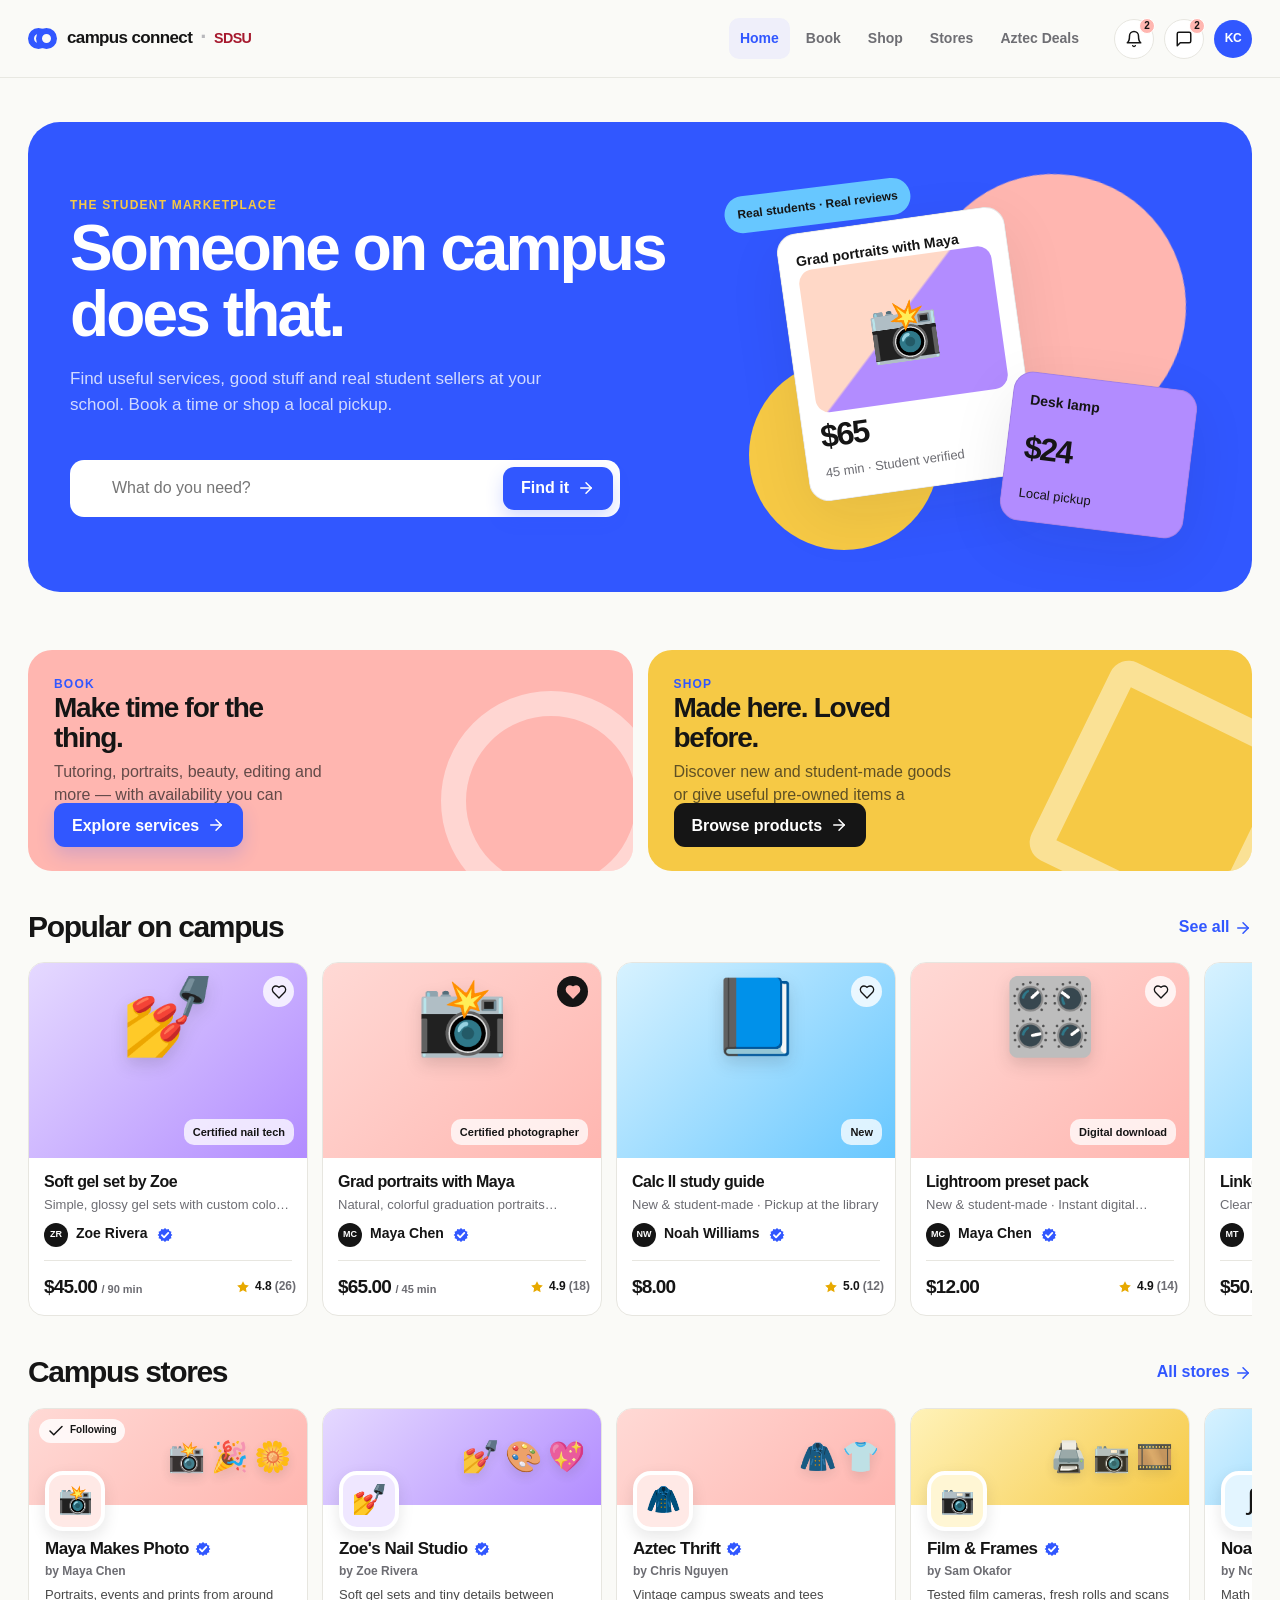
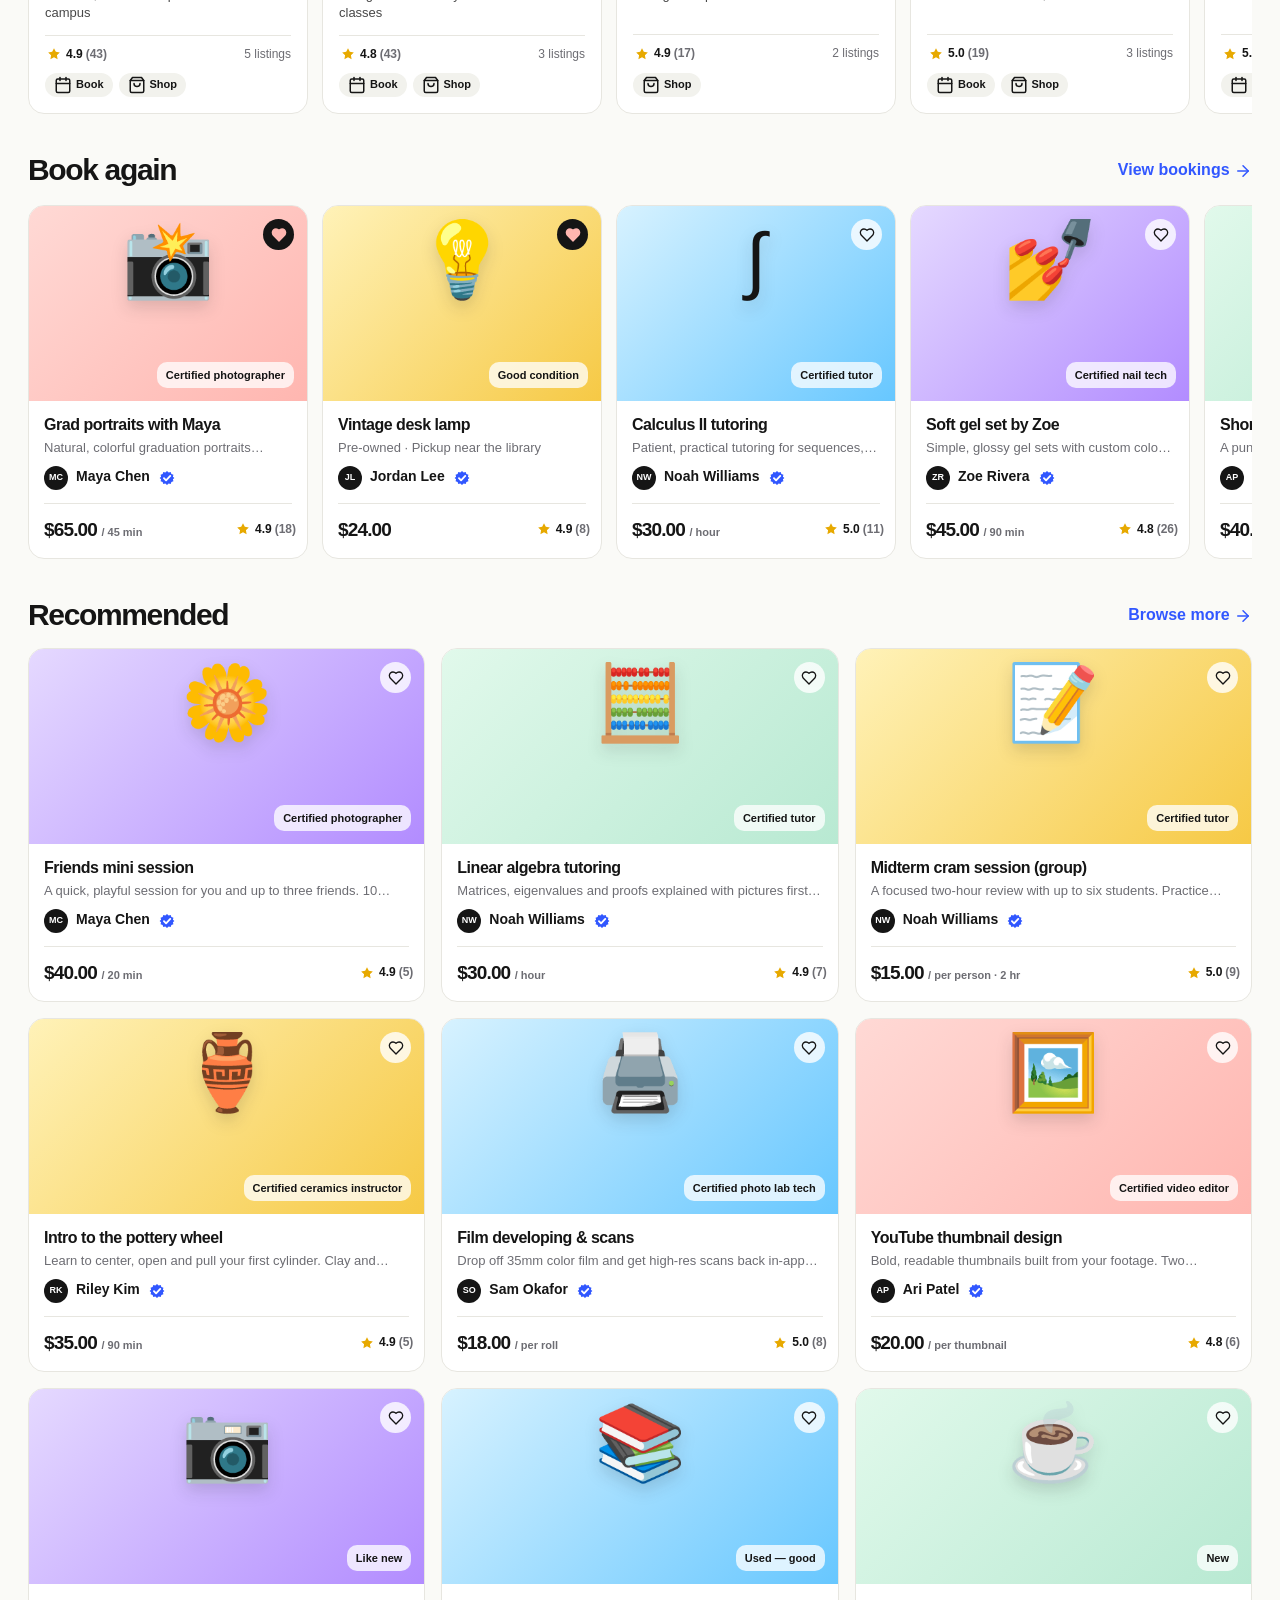
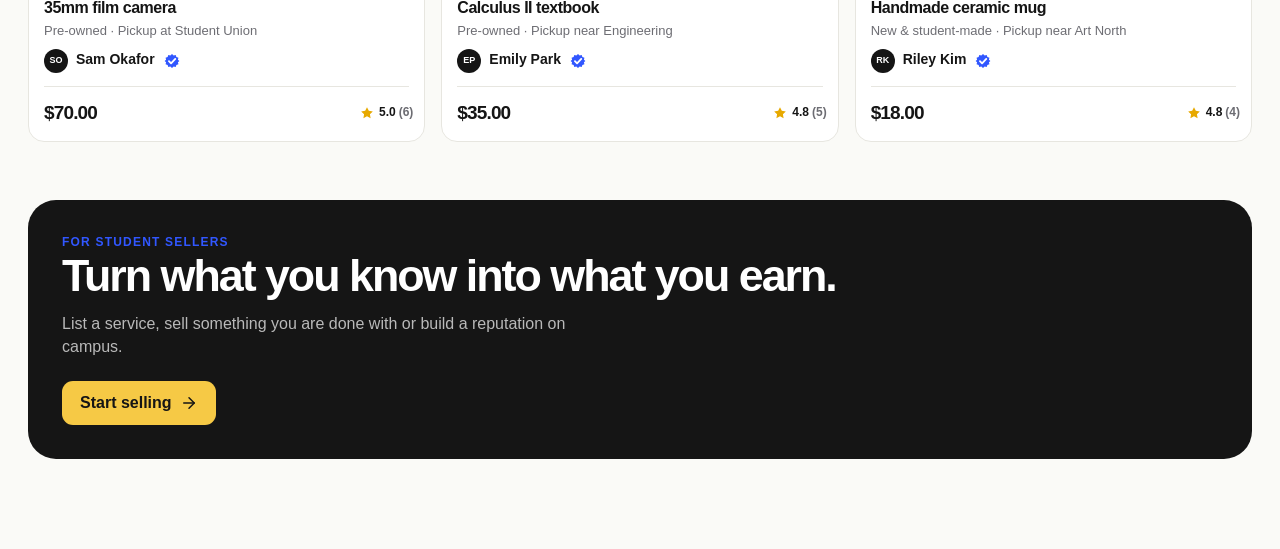
==== index.html @ d95a4ea1 "Put buyer stuff in" ====
<!doctype html>
<html lang="en">
  <head>
    <meta charset="UTF-8" />
    <meta name="viewport" content="width=device-width, initial-scale=1.0" />
    <meta name="theme-color" content="#3157ff" />
    <title>Campus Connect — Prototype</title>
    <link rel="stylesheet" href="styles.css" />
  </head>
  <body>
    <div class="app-shell">
      <div id="toast-region" class="toast-region" aria-live="polite" aria-atomic="true"></div>

      <header class="desktop-header">
        <button class="brand-button" data-action="go-home" aria-label="Campus Connect home, SDSU">
          <span class="brand-mark" aria-hidden="true"><span></span><span></span></span>
          <span class="brand-wordmark-group">
            <span class="brand-wordmark">campus connect</span>
            <span class="brand-campus-separator" aria-hidden="true">·</span>
            <img class="brand-campus-logo" src="sdsu-logo.svg" alt="SDSU" width="56" height="19" />
          </span>
        </button>

        <nav class="desktop-nav" aria-label="Primary navigation">
          <button class="nav-link" data-view="home">Home</button>
          <button class="nav-link" data-view="book">Book</button>
          <button class="nav-link" data-view="shop">Shop</button>
          <button class="nav-link" data-view="stores">Stores</button>
          <button class="nav-link" data-view="deals">Aztec Deals</button>
        </nav>

        <div class="header-actions">
          <div class="header-popover-anchor">
            <button type="button" class="icon-button notifications-nav-button" data-action="toggle-notifications" aria-label="Notifications, 2 unread" aria-expanded="false" aria-controls="notification-popover">
              <span class="icon" data-icon="bell" aria-hidden="true"></span><span class="header-badge notification-badge">2</span>
            </button>
            <div id="notification-popover" class="notification-popover" role="dialog" aria-label="Notifications" hidden></div>
          </div>
          <button type="button" class="icon-button inbox-nav-button messages-nav-button" data-view="inbox" aria-label="Messages, 2 unread">
            <span class="icon" data-icon="chat" aria-hidden="true"></span><span class="header-badge inbox-badge">2</span>
          </button>
          <button class="avatar avatar-small profile-nav-button" data-view="you" aria-label="Your profile">KC</button>
        </div>
      </header>

      <main id="app-main" tabindex="-1"></main>

      <nav class="mobile-bottom-nav" aria-label="Mobile navigation">
        <button class="mobile-nav-link" data-view="home"><span class="icon" data-icon="home" aria-hidden="true"></span><span>Home</span></button>
        <button class="mobile-nav-link" data-view="book"><span class="icon" data-icon="calendar" aria-hidden="true"></span><span>Book</span></button>
        <button class="mobile-nav-link" data-view="shop"><span class="icon" data-icon="bag" aria-hidden="true"></span><span>Shop</span></button>
        <button class="mobile-nav-link" data-view="stores"><span class="icon" data-icon="store" aria-hidden="true"></span><span>Stores</span></button>
        <button class="mobile-nav-link" data-view="deals"><span class="icon" data-icon="ticket" aria-hidden="true"></span><span>Deals</span></button>
      </nav>
    </div>

    <div id="modal-root"></div>
    <script src="icons.js"></script>
    <script src="app.js"></script>
  </body>
</html>
---- styles.css ----
:root {
  --cobalt: #3157ff;
  --cobalt-dark: #2341cf;
  --warm-white: #fafaf7;
  --ink: #151515;
  --muted: #6d6d73;
  --line: #e7e6e0;
  --soft: #f2f2ed;
  --coral: #ffb6b0;
  --lilac: #b28cff;
  --butter: #f6c945;
  --sky: #67c7ff;
  --mint: #b8e9d2;
  --danger: #bd3d42;
  --shadow: 0 18px 60px rgba(21, 21, 21, 0.08);
  --shadow-small: 0 8px 26px rgba(21, 21, 21, 0.07);
  --radius-lg: 24px;
  --radius-md: 16px;
  --radius-sm: 11px;
  --max-width: 1240px;
  font-family: Inter, ui-sans-serif, -apple-system, BlinkMacSystemFont, "Segoe UI", sans-serif;
  color: var(--ink);
  background: var(--warm-white);
  font-synthesis: none;
}

* { box-sizing: border-box; }
html { scroll-behavior: smooth; }
body {
  margin: 0;
  background: var(--warm-white);
  color: var(--ink);
  line-height: 1.45;
}
button, input, textarea, select { font: inherit; }
button { cursor: pointer; }
button:focus-visible, input:focus-visible, textarea:focus-visible, select:focus-visible, a:focus-visible {
  outline: 3px solid rgba(49, 87, 255, 0.35);
  outline-offset: 3px;
}
a { color: inherit; text-decoration: none; }

.app-shell { min-height: 100vh; }
.desktop-header {
  position: sticky;
  top: 0;
  z-index: 20;
  display: grid;
  grid-template-columns: auto 1fr auto;
  align-items: center;
  gap: 24px;
  min-height: 78px;
  padding: 14px max(28px, calc((100vw - var(--max-width)) / 2));
  background: rgba(250, 250, 247, 0.92);
  border-bottom: 1px solid rgba(231, 230, 224, 0.92);
  backdrop-filter: blur(18px);
}
.brand-button {
  display: inline-flex;
  align-items: center;
  gap: 10px;
  border: 0;
  padding: 0;
  background: transparent;
  color: var(--ink);
  font-weight: 800;
  letter-spacing: -0.04em;
}
.brand-wordmark-group { display: inline-flex; align-items: center; gap: 8px; min-width: 0; }
.brand-wordmark { font-size: 17px; white-space: nowrap; }
.brand-campus-separator { color: #b8b8bc; font-size: 22px; font-weight: 900; line-height: 1; transform: translateY(-1px); }
.brand-campus-logo { display: block; flex: 0 0 auto; width: auto; height: 19px; }
.brand-mark {
  position: relative;
  display: inline-block;
  width: 29px;
  height: 25px;
}
.brand-mark span {
  position: absolute;
  top: 2px;
  width: 21px;
  height: 21px;
  border: 6px solid var(--cobalt);
  border-radius: 50%;
}
.brand-mark span:first-child { left: 0; }
.brand-mark span:last-child { right: 0; background: var(--warm-white); }

.global-search {
  display: flex;
  align-items: center;
  gap: 10px;
  min-width: 0;
  height: 44px;
  padding: 0 12px;
  background: #fff;
  border: 1px solid var(--line);
  border-radius: 13px;
  color: var(--muted);
  transition: border-color .18s ease, box-shadow .18s ease;
}
.global-search:focus-within { border-color: var(--cobalt); box-shadow: 0 0 0 4px rgba(49, 87, 255, .1); }
.global-search input { width: 100%; min-width: 0; border: 0; outline: 0; background: transparent; color: var(--ink); }
.global-search input::placeholder { color: #95959a; }
.global-search kbd { padding: 3px 6px; color: #8b8b91; font-size: 11px; border: 1px solid var(--line); border-radius: 6px; white-space: nowrap; }
.desktop-nav { display: flex; justify-content: flex-end; align-items: center; gap: 5px; }
.nav-link, .mobile-nav-link {
  position: relative;
  border: 0;
  background: transparent;
  color: #6e6e73;
  font-size: 14px;
  font-weight: 700;
}
.nav-link { padding: 10px 11px; border-radius: 10px; }
.nav-link:hover, .nav-link.active { background: #efeffa; color: var(--ink); }
.nav-link.active { color: var(--cobalt); }
.nav-link-with-badge { padding-right: 27px; }
.nav-badge, .mobile-badge {
  display: inline-flex;
  align-items: center;
  justify-content: center;
  min-width: 16px;
  height: 16px;
  padding: 0 4px;
  border-radius: 999px;
  background: var(--coral);
  color: var(--ink);
  font-size: 10px;
  font-weight: 800;
}
.nav-badge { position: absolute; top: 5px; right: 7px; }
.header-actions { display: flex; align-items: center; gap: 10px; }
.icon-button {
  position: relative;
  display: grid;
  place-items: center;
  width: 40px;
  height: 40px;
  border: 1px solid var(--line);
  border-radius: 50%;
  background: #fff;
  color: var(--ink);
}
.icon-button:hover { background: var(--soft); }
.inbox-nav-button.active, .messages-nav-button.active, .notifications-nav-button.active { border-color: var(--cobalt); background: #eef0ff; color: var(--cobalt); box-shadow: 0 0 0 3px rgba(49, 87, 255, .12); }
.header-badge, .inbox-badge { position: absolute; top: -2px; right: -2px; display: inline-flex; align-items: center; justify-content: center; min-width: 16px; height: 16px; padding: 0 4px; border-radius: 999px; background: var(--coral); color: var(--ink); border: 1px solid #fff; font-size: 10px; font-weight: 800; line-height: 1; }
.header-badge:empty, .header-badge[hidden], .inbox-badge:empty, .inbox-badge[hidden] { display: none; }
.header-popover-anchor { position: relative; }
.notification-popover { position: absolute; z-index: 60; top: calc(100% + 10px); right: 0; width: min(360px, calc(100vw - 32px)); overflow: hidden; border: 1px solid var(--line); border-radius: 18px; background: #fff; box-shadow: var(--shadow); }
.notification-popover-header { display: flex; align-items: flex-start; justify-content: space-between; gap: 12px; padding: 16px 16px 12px; border-bottom: 1px solid var(--line); }
.notification-popover-header strong { display: block; font-size: 15px; }
.notification-popover-list { display: grid; max-height: min(420px, 60vh); overflow: auto; }
.notification-popover-row { display: flex; align-items: flex-start; gap: 11px; width: 100%; padding: 14px 16px; border: 0; border-bottom: 1px solid #f0f0eb; background: #fff; text-align: left; color: inherit; }
.notification-popover-row:hover, .notification-popover-row.unread { background: #f4f5ff; }
.notification-popover-row .activity-thumb { width: 40px; height: 40px; flex-basis: 40px; font-size: 18px; border-radius: 11px; }
.notification-popover-copy { flex: 1; min-width: 0; }
.notification-popover-top { display: flex; align-items: flex-start; justify-content: space-between; gap: 8px; }
.notification-popover-top strong { font-size: 13px; line-height: 1.25; }
.notification-popover-body { display: block; margin-top: 3px; font-size: 12px; line-height: 1.4; }
.notification-popover-footer { display: flex; justify-content: flex-end; padding: 10px 12px; border-top: 1px solid var(--line); background: var(--warm-white); }
.avatar {
  display: inline-grid;
  place-items: center;
  border: 0;
  border-radius: 50%;
  background: var(--cobalt);
  color: #fff;
  font-weight: 800;
  letter-spacing: -.03em;
}
.avatar-small { width: 38px; height: 38px; font-size: 12px; }
.profile-nav-button { cursor: pointer; transition: box-shadow .16s ease, transform .16s ease; }
.profile-nav-button:hover { transform: translateY(-1px); }
.profile-nav-button.active { box-shadow: 0 0 0 3px #fff, 0 0 0 5px var(--cobalt); }

.icon, .svg-icon {
  display: inline-block;
  width: 18px;
  height: 18px;
  flex: 0 0 18px;
  vertical-align: middle;
  color: inherit;
}
.svg-icon { overflow: visible; }
.trust-icon .svg-icon { width: 18px; height: 18px; }
.save-button .svg-icon { width: 16px; height: 16px; }
.save-button.saved .svg-icon { color: var(--coral); }
.save-button.saved .svg-icon path { fill: currentColor; stroke: currentColor; }
.verified-check .icon-verified { width: 16px; height: 16px; flex-shrink: 0; color: var(--cobalt); }
.verified-badge .icon-verified { width: 15px; height: 15px; flex-shrink: 0; color: var(--cobalt); }
.primary-button .icon-verified { color: #fff; --verified-mark: var(--cobalt); }
.trust-icon .icon-verified { width: 18px; height: 18px; color: var(--cobalt); }
.success-mark .icon-verified { width: 36px; height: 36px; color: var(--cobalt); }
.text-button .svg-icon, .ghost-button .svg-icon, .back-button .svg-icon, .primary-button .svg-icon, .secondary-button .svg-icon {
  flex-shrink: 0;
}
.icon-button .svg-icon { width: 18px; height: 18px; }

main { width: min(var(--max-width), calc(100% - 56px)); margin: 0 auto; padding: 44px 0 90px; }
.mobile-bottom-nav { display: none; }
.eyebrow { color: var(--cobalt); font-size: 12px; font-weight: 800; letter-spacing: .1em; text-transform: uppercase; }
h1, h2, h3, h4, p { margin-top: 0; }
h1, h2, h3, h4 { font-family: "Avenir Next", "Trebuchet MS", Inter, sans-serif; letter-spacing: -.045em; line-height: 1.04; }
h1 { font-size: clamp(38px, 5vw, 70px); margin-bottom: 18px; }
h2 { font-size: clamp(29px, 3.5vw, 46px); margin-bottom: 14px; }
h3 { font-size: 23px; margin-bottom: 8px; }
h4 { font-size: 17px; margin-bottom: 6px; }
.lede { max-width: 610px; color: var(--muted); font-size: 17px; line-height: 1.6; }
.muted { color: var(--muted); }
.small { font-size: 13px; }
.section { margin-top: 58px; }
.section-header { display: flex; align-items: end; justify-content: space-between; gap: 20px; margin-bottom: 20px; }
.section-header h2, .section-header h3 { margin-bottom: 0; }
.section-header p { max-width: 420px; margin: 0; color: var(--muted); font-size: 14px; }
.text-button { border: 0; background: transparent; color: var(--cobalt); font-weight: 800; padding: 8px 0; }
.text-button:hover { color: var(--cobalt-dark); text-decoration: underline; }
.primary-button, .secondary-button, .ghost-button, .danger-button {
  display: inline-flex;
  align-items: center;
  justify-content: center;
  gap: 8px;
  min-height: 44px;
  padding: 0 17px;
  border-radius: 11px;
  font-weight: 800;
  border: 1px solid transparent;
  transition: transform .16s ease, box-shadow .16s ease, background .16s ease;
}
.primary-button { background: var(--cobalt); color: #fff; box-shadow: 0 8px 18px rgba(49, 87, 255, .2); }
.primary-button:hover { background: var(--cobalt-dark); transform: translateY(-1px); box-shadow: 0 11px 22px rgba(49, 87, 255, .25); }
.secondary-button { background: var(--ink); color: #fff; }
.secondary-button:hover { background: #333; transform: translateY(-1px); }
.ghost-button { background: transparent; border-color: var(--line); color: var(--ink); }
.ghost-button:hover { background: #fff; border-color: #c9c9c3; }
.danger-button { background: #fff4f4; color: var(--danger); border-color: #f4cdcd; }
.danger-button:hover { background: #ffe9e9; }
.button-row { display: flex; flex-wrap: wrap; gap: 10px; }
.button-row.stretch > * { flex: 1; }
.full-width { width: 100%; }

.hero {
  display: grid;
  grid-template-columns: minmax(0, 1.12fr) minmax(360px, .88fr);
  gap: 36px;
  align-items: stretch;
  padding: 42px;
  min-height: 470px;
  overflow: hidden;
  border-radius: 32px;
  background: var(--cobalt);
  color: #fff;
}
.hero-copy { display: flex; flex-direction: column; justify-content: center; }
.hero .eyebrow { color: var(--butter); }
.hero h1 { max-width: 650px; margin-bottom: 18px; }
.hero p { max-width: 520px; color: rgba(255, 255, 255, .78); font-size: 17px; line-height: 1.55; }
.hero-search {
  display: flex;
  align-items: center;
  gap: 8px;
  max-width: 550px;
  margin-top: 24px;
  padding: 7px;
  background: #fff;
  border-radius: 14px;
}
.hero-search input { flex: 1; min-width: 0; height: 43px; border: 0; outline: 0; padding: 0 9px; color: var(--ink); }
.hero-search .primary-button { min-height: 43px; }
.hero-art { position: relative; min-height: 340px; }
.hero-art::before, .hero-art::after { content: ""; position: absolute; border-radius: 50%; filter: blur(.2px); }
.hero-art::before { width: 265px; height: 265px; top: 10px; right: 5%; background: var(--coral); transform: rotate(9deg); }
.hero-art::after { width: 190px; height: 190px; bottom: 0; left: 5%; background: var(--butter); }
.art-card { position: absolute; display: flex; flex-direction: column; justify-content: space-between; padding: 17px; border: 1px solid rgba(21, 21, 21, .1); border-radius: 20px; box-shadow: var(--shadow); color: var(--ink); }
.art-card-main { z-index: 2; top: 55px; left: 14%; width: 230px; height: 270px; transform: rotate(-8deg); background: #fff; }
.art-card-small { z-index: 3; right: 4%; bottom: 20px; width: 185px; height: 150px; transform: rotate(7deg); background: var(--lilac); }
.art-card .mini-title { font-weight: 800; font-size: 14px; }
.art-card .mini-price { font-size: 32px; font-weight: 900; letter-spacing: -.06em; }
.art-portrait { width: 100%; height: 145px; display: grid; place-items: center; border-radius: 14px; background: linear-gradient(135deg, #ffd8c7 0 45%, #b28cff 46% 100%); font-size: 58px; }
.floating-pill { position: absolute; z-index: 4; left: 0; top: 23px; padding: 10px 13px; border-radius: 999px; background: var(--sky); color: var(--ink); font-size: 12px; font-weight: 900; transform: rotate(-7deg); }

.category-row { display: flex; flex-wrap: wrap; gap: 10px; }
.category-chip { display: inline-flex; align-items: center; gap: 8px; min-height: 42px; padding: 0 14px; border: 1px solid var(--line); border-radius: 999px; background: #fff; color: var(--ink); font-size: 13px; font-weight: 800; }
.category-chip:hover, .category-chip.active { border-color: var(--cobalt); background: #eef0ff; color: var(--cobalt); }
.category-chip-icon { display: grid; place-items: center; width: 28px; height: 28px; flex-shrink: 0; }
.category-chip-icon .svg-icon { width: 22px; height: 22px; }
.category-chip-icon.cobalt { color: var(--cobalt); }
.category-chip-icon.coral { color: #e07a72; }
.category-chip-icon.lilac { color: #8b5cf6; }
.category-chip-icon.butter { color: #c99708; }
.category-chip-icon.sky { color: #2b8fd4; }
.category-chip-icon.mint { color: #2f9e6b; }
.filter-bar .category-chip.active .category-chip-icon { color: var(--cobalt); }

.listing-grid { display: grid; grid-template-columns: repeat(4, minmax(0, 1fr)); gap: 16px; }
.listing-grid-recommended { grid-template-columns: repeat(3, minmax(0, 1fr)); }
.section-home-shelf { margin-top: 36px; }
.section-home-shelf + .section-home-shelf { margin-top: 28px; }
.section-browse-shelf { margin-top: 20px; margin-bottom: 4px; }
.section-browse-shelf .section-header-shelf h2 { font-size: clamp(22px, 2.4vw, 28px); }
.section-browse-main { margin-top: 8px; margin-bottom: 0; }
.section-browse-main.section { margin-top: 0; }
.section-header.section-browse-main { margin-top: 16px; margin-bottom: 14px; }
.section-header-shelf { align-items: center; margin-bottom: 14px; }
.section-header-shelf h2 { font-size: clamp(22px, 2.4vw, 30px); }
.home-scroll-row { display: flex; flex-wrap: nowrap; gap: 14px; overflow-x: auto; padding: 2px 2px 8px; scroll-snap-type: x mandatory; scrollbar-width: thin; scrollbar-color: #d4d3cd transparent; -webkit-overflow-scrolling: touch; }
.home-scroll-row::-webkit-scrollbar { height: 6px; }
.home-scroll-row::-webkit-scrollbar-thumb { border-radius: 999px; background: #d4d3cd; }
.listing-scroll-row .listing-card { flex: 0 0 min(280px, 78vw); scroll-snap-align: start; }
.listing-card { position: relative; min-width: 0; overflow: hidden; border: 1px solid var(--line); border-radius: var(--radius-md); background: #fff; transition: transform .18s ease, box-shadow .18s ease, border-color .18s ease; }
.listing-card > .save-button { position: absolute; top: 13px; right: 13px; z-index: 2; }
.listing-card:hover { transform: translateY(-3px); border-color: #d4d3cd; box-shadow: var(--shadow-small); }
.listing-card-button { display: block; width: 100%; padding: 0; border: 0; background: transparent; text-align: left; color: inherit; }
.listing-visual { position: relative; display: flex; flex-direction: column; justify-content: space-between; min-height: 195px; padding: 13px; overflow: hidden; }
.listing-visual.coral { background: linear-gradient(135deg, #ffd9d5, var(--coral)); }
.listing-visual.lilac { background: linear-gradient(135deg, #e5d9ff, var(--lilac)); }
.listing-visual.butter { background: linear-gradient(135deg, #fff2b8, var(--butter)); }
.listing-visual.sky { background: linear-gradient(135deg, #d7f2ff, var(--sky)); }
.listing-visual.mint { background: linear-gradient(135deg, #e1f9eb, var(--mint)); }
.visual-top { display: flex; justify-content: space-between; align-items: start; gap: 8px; }
.visual-tag, .verified-badge, .status-pill { display: inline-flex; align-items: center; gap: 5px; min-height: 24px; padding: 0 8px; border-radius: 999px; background: rgba(255, 255, 255, .82); color: var(--ink); font-size: 10px; font-weight: 900; }
.visual-tag { backdrop-filter: blur(5px); }
.save-button { display: grid; place-items: center; width: 31px; height: 31px; border: 0; border-radius: 50%; background: rgba(255,255,255,.8); color: var(--ink); }
.save-button.saved { background: var(--ink); color: #fff; }
.visual-figure { align-self: center; margin-top: 4px; font-size: 74px; line-height: 1; filter: drop-shadow(0 7px 8px rgba(21,21,21,.14)); }
.visual-caption { align-self: flex-end; max-width: 80%; padding: 7px 9px; border-radius: 10px; background: rgba(255,255,255,.76); color: var(--ink); font-size: 11px; font-weight: 900; line-height: 1.15; }
.listing-body { padding: 15px; }
.listing-title { min-height: 43px; margin-bottom: 9px; font-size: 16px; font-weight: 900; letter-spacing: -.03em; line-height: 1.18; }
.listing-title:has(+ .listing-meta-line) { margin-bottom: 4px; min-height: 0; }
.listing-meta-line { margin-bottom: 9px; font-weight: 400; line-height: 1.35; display: -webkit-box; -webkit-box-orient: vertical; -webkit-line-clamp: 1; overflow: hidden; }
.seller-line { display: flex; align-items: center; gap: 8px; color: var(--muted); font-size: 12px; }
.seller-line .seller-name { color: var(--ink); font-weight: 800; }
.mini-avatar { display: inline-grid; place-items: center; width: 24px; height: 24px; border-radius: 50%; background: var(--ink); color: #fff; font-size: 9px; font-weight: 900; }
.verified-check {
  display: inline-flex;
  align-items: center;
  gap: 5px;
  color: var(--cobalt);
  font-weight: 900;
  vertical-align: middle;
}
.listing-meta { display: flex; align-items: center; justify-content: space-between; gap: 8px; margin-top: 13px; padding-top: 12px; border-top: 1px solid var(--line); }
.price { font-size: 19px; font-weight: 900; letter-spacing: -.045em; }
.price small { color: var(--muted); font-size: 11px; font-weight: 700; letter-spacing: 0; }
.rating { display: inline-flex; align-items: center; gap: 3px; color: var(--ink); font-size: 12px; font-weight: 800; }
.rating .svg-icon { width: 14px; height: 14px; color: #e7a900; vertical-align: -2px; }

.split-banner { display: grid; grid-template-columns: 1fr 1fr; gap: 15px; }
.mode-card { position: relative; min-height: 210px; padding: 26px; overflow: hidden; border-radius: var(--radius-lg); }
.mode-card h3 { max-width: 250px; font-size: 28px; }
.mode-card p { max-width: 280px; color: rgba(21,21,21,.67); }
.mode-card .primary-button, .mode-card .secondary-button { position: absolute; left: 26px; bottom: 24px; }
.mode-card.book { background: var(--coral); }
.mode-card.shop { background: var(--butter); }
.mode-card::after { content: ""; position: absolute; right: -28px; bottom: -40px; width: 170px; height: 170px; border: 25px solid rgba(255,255,255,.43); border-radius: 50%; }
.mode-card.shop::after { border-radius: 20px; transform: rotate(26deg); }

.trust-strip { display: grid; grid-template-columns: repeat(3, 1fr); gap: 12px; padding: 20px; border: 1px solid var(--line); border-radius: var(--radius-md); background: #fff; }
.trust-item { display: flex; align-items: flex-start; gap: 12px; }
.trust-icon { display: grid; place-items: center; width: 36px; height: 36px; flex: 0 0 36px; border-radius: 11px; background: #eef0ff; color: var(--cobalt); }
.trust-item strong { display: block; margin-bottom: 2px; font-size: 13px; }
.trust-item span { display: block; color: var(--muted); font-size: 12px; }

.browse-header { display: flex; justify-content: space-between; align-items: end; gap: 20px; margin-bottom: 25px; }
.browse-header h1 { margin-bottom: 8px; font-size: clamp(36px, 4.8vw, 58px); }
.browse-controls { display: flex; align-items: center; gap: 10px; }
.segmented { display: inline-flex; padding: 4px; border: 1px solid var(--line); border-radius: 12px; background: #fff; }
.segment { border: 0; padding: 9px 13px; border-radius: 9px; background: transparent; color: var(--muted); font-size: 13px; font-weight: 800; }
.segment.active { background: var(--ink); color: #fff; }
.browse-filters { margin: 20px 0; }
.shop-type-tabs { display: grid; grid-template-columns: .72fr 1.35fr 1.35fr; gap: 10px; margin-bottom: 12px; }
.shop-type-tab { display: flex; align-items: center; gap: 12px; min-height: 72px; padding: 12px 14px; border: 1px solid var(--line); border-radius: 14px; background: #fff; color: var(--ink); text-align: left; transition: border-color .18s ease, background .18s ease, box-shadow .18s ease; }
.shop-type-tab:hover { border-color: #b7bce0; box-shadow: var(--shadow-small); }
.shop-type-tab.active { border-color: var(--cobalt); background: #eef0ff; color: var(--cobalt); box-shadow: 0 0 0 1px var(--cobalt); }
.shop-type-tab > span:last-child { display: grid; gap: 3px; }
.shop-type-tab strong { font-size: 13px; line-height: 1.2; }
.shop-type-tab small { color: var(--muted); font-size: 10px; font-weight: 700; line-height: 1.3; }
.shop-type-icon { display: grid; place-items: center; width: 34px; height: 34px; flex: 0 0 34px; border-radius: 10px; background: var(--soft); color: var(--ink); }
.shop-type-tab.active .shop-type-icon { background: #fff; color: var(--cobalt); }
.browse-page-search { width: 100%; margin-bottom: 12px; }
.filter-bar { display: flex; align-items: stretch; gap: 8px; overflow-x: auto; padding-bottom: 2px; scrollbar-width: none; }
.filter-bar::-webkit-scrollbar { display: none; }
.filter-button { flex: 0 0 auto; min-height: 38px; padding: 0 12px; border: 1px solid var(--line); border-radius: 999px; background: #fff; color: var(--muted); font-size: 12px; font-weight: 800; }
.filter-button:hover, .filter-button.active { border-color: var(--cobalt); color: var(--cobalt); background: #eef0ff; }
.filter-bar .filter-button,
.filter-bar .category-chip { display: inline-flex; flex: 0 0 78px; flex-direction: column; align-items: center; justify-content: center; gap: 7px; width: 78px; min-height: 78px; padding: 10px 8px; border-radius: 12px; font-size: 11px; font-weight: 800; line-height: 1.15; text-align: center; white-space: normal; }
.filter-bar .filter-button { color: var(--ink); }
.filter-bar .filter-button.active { color: var(--cobalt); }
.result-count { color: var(--muted); font-size: 13px; }
.empty-state { display: grid; place-items: center; min-height: 310px; padding: 32px; border: 1px dashed #d6d5cf; border-radius: var(--radius-lg); background: #fff; text-align: center; }
.empty-shape { display: grid; place-items: center; width: 68px; height: 68px; margin-bottom: 16px; border-radius: 22px; background: var(--lilac); font-size: 30px; transform: rotate(-7deg); }

.detail-layout { display: grid; grid-template-columns: minmax(0, 1.05fr) minmax(360px, .95fr); gap: 45px; align-items: start; }
.detail-gallery { position: sticky; top: 110px; }
.detail-visual { display: grid; place-items: center; min-height: 470px; overflow: hidden; border-radius: 28px; }
.detail-visual.coral { background: linear-gradient(135deg, #ffd9d5, var(--coral)); }
.detail-visual.lilac { background: linear-gradient(135deg, #e5d9ff, var(--lilac)); }
.detail-visual.butter { background: linear-gradient(135deg, #fff2b8, var(--butter)); }
.detail-visual.sky { background: linear-gradient(135deg, #d7f2ff, var(--sky)); }
.detail-figure { font-size: 180px; line-height: 1; filter: drop-shadow(0 18px 15px rgba(21,21,21,.14)); }
.detail-copy { padding-top: 5px; }
.detail-copy h1 { max-width: 650px; font-size: clamp(35px, 4vw, 58px); }
.detail-actions { display: flex; gap: 10px; margin: 23px 0; }
.detail-actions .primary-button { flex: 1; }
.seller-card { display: flex; align-items: center; justify-content: space-between; gap: 14px; padding: 16px; border: 1px solid var(--line); border-radius: var(--radius-md); background: #fff; }
.seller-card-main { display: flex; align-items: center; gap: 12px; min-width: 0; }
.seller-avatar { display: grid; place-items: center; width: 48px; height: 48px; flex: 0 0 48px; border-radius: 50%; background: var(--cobalt); color: #fff; font-size: 13px; font-weight: 900; }
.seller-name { margin-bottom: 3px; font-size: 14px; font-weight: 900; }
.seller-sub { color: var(--muted); font-size: 12px; }
.detail-block { padding: 24px 0; border-bottom: 1px solid var(--line); }
.detail-block h3 { font-size: 20px; }
.info-row { display: flex; align-items: flex-start; gap: 12px; margin: 14px 0; }
.info-row .trust-icon { width: 30px; height: 30px; flex-basis: 30px; border-radius: 9px; }
.info-row strong { display: block; font-size: 13px; }
.info-row span { display: block; color: var(--muted); font-size: 13px; }
.trust-note { padding: 14px; border-radius: 12px; background: #f1f3ff; color: #293b9b; font-size: 12px; }
.time-options, .date-options { display: flex; flex-wrap: wrap; gap: 8px; margin-top: 12px; }
.option-button { min-height: 40px; padding: 0 12px; border: 1px solid var(--line); border-radius: 10px; background: #fff; color: var(--ink); font-size: 12px; font-weight: 800; }
.option-button:hover, .option-button.active { border-color: var(--cobalt); background: #eef0ff; color: var(--cobalt); }
.date-button { display: grid; place-items: center; min-width: 56px; padding: 8px 10px; }
.date-button strong { display: block; font-size: 17px; line-height: 1; }
.date-button span { display: block; margin-top: 2px; color: var(--muted); font-size: 10px; text-transform: uppercase; }
.quantity-control { display: inline-flex; align-items: center; overflow: hidden; border: 1px solid var(--line); border-radius: 11px; background: #fff; }
.quantity-control button { display: grid; place-items: center; width: 38px; height: 38px; border: 0; background: transparent; }
.quantity-control button:hover { background: var(--soft); }
.quantity-control output { min-width: 34px; text-align: center; font-weight: 900; }

.checkout-layout { display: grid; grid-template-columns: minmax(0, 1.1fr) minmax(300px, .75fr); gap: 28px; align-items: start; max-width: 1040px; margin: 0 auto; }
.checkout-panel, .summary-card, .surface-card { padding: 25px; border: 1px solid var(--line); border-radius: var(--radius-lg); background: #fff; }
.checkout-panel h1 { font-size: clamp(34px, 4vw, 54px); }
.step-list { display: grid; gap: 12px; margin: 25px 0; }
.step { display: flex; gap: 12px; padding: 14px; border: 1px solid var(--line); border-radius: 14px; background: var(--warm-white); }
.step-number { display: grid; place-items: center; width: 25px; height: 25px; flex: 0 0 25px; border-radius: 50%; background: var(--cobalt); color: #fff; font-size: 12px; font-weight: 900; }
.step strong { display: block; font-size: 13px; }
.step p { margin: 3px 0 0; color: var(--muted); font-size: 13px; }
.summary-card { position: sticky; top: 110px; }
.summary-visual { display: flex; align-items: center; gap: 12px; padding-bottom: 18px; border-bottom: 1px solid var(--line); }
.summary-thumb { display: grid; place-items: center; width: 62px; height: 62px; border-radius: 14px; font-size: 30px; }
.summary-thumb.coral { background: var(--coral); }
.summary-thumb.lilac { background: var(--lilac); }
.summary-thumb.butter { background: var(--butter); }
.summary-thumb.sky { background: var(--sky); }
.summary-line { display: flex; justify-content: space-between; gap: 14px; margin: 14px 0; color: var(--muted); font-size: 13px; }
.summary-line.total { margin-top: 18px; padding-top: 15px; border-top: 1px solid var(--line); color: var(--ink); font-size: 16px; font-weight: 900; }
.checkout-disclaimer { margin-top: 14px; color: var(--muted); font-size: 11px; line-height: 1.5; }

.seller-hero { display: flex; align-items: center; justify-content: space-between; gap: 20px; padding: 30px; border-radius: 25px; background: var(--lilac); }
.seller-hero-main { display: flex; align-items: center; gap: 18px; }
.seller-hero .seller-avatar { width: 78px; height: 78px; flex-basis: 78px; font-size: 20px; background: var(--ink); }
.seller-hero h1 { margin-bottom: 8px; font-size: clamp(34px, 4vw, 52px); }
.seller-stats { display: flex; flex-wrap: wrap; gap: 16px; margin-top: 12px; color: rgba(21,21,21,.68); font-size: 12px; font-weight: 700; }
.seller-stats strong { color: var(--ink); font-size: 15px; }
.seller-tabs { display: flex; gap: 20px; margin: 28px 0 20px; border-bottom: 1px solid var(--line); }
.seller-tab { padding: 0 0 12px; border: 0; border-bottom: 2px solid transparent; background: transparent; color: var(--muted); font-weight: 800; }
.seller-tab.active { border-bottom-color: var(--cobalt); color: var(--ink); }

.store-grid { display: grid; grid-template-columns: repeat(auto-fill, minmax(250px, 1fr)); gap: 16px; }
.store-grid-compact { grid-template-columns: 1fr; }
.store-card { position: relative; min-width: 0; overflow: hidden; border: 1px solid var(--line); border-radius: var(--radius-md); background: #fff; transition: transform .18s ease, box-shadow .18s ease, border-color .18s ease; }
.store-card:hover { transform: translateY(-3px); border-color: #d4d3cd; box-shadow: var(--shadow-small); }
.store-card-button { display: block; width: 100%; padding: 0; border: 0; background: transparent; color: inherit; text-align: left; }
.store-card-banner { position: relative; display: flex; align-items: center; justify-content: flex-end; height: 96px; padding: 0 16px; overflow: hidden; }
.store-card-previews, .store-hero-previews { display: flex; gap: 6px; opacity: .9; }
.store-card-previews span { font-size: 30px; line-height: 1; filter: drop-shadow(0 5px 6px rgba(21,21,21,.12)); }
.store-following-tag { position: absolute; top: 10px; left: 10px; }
.store-card-logo { position: absolute; top: 62px; left: 16px; display: grid; place-items: center; width: 60px; height: 60px; border: 4px solid #fff; border-radius: 18px; font-size: 28px; box-shadow: 0 6px 16px rgba(21,21,21,.1); }
.store-card-body { display: flex; flex-direction: column; gap: 4px; padding: 34px 16px 16px; }
.store-card-name { display: inline-flex; align-items: center; gap: 5px; font-size: 17px; font-weight: 900; letter-spacing: -.03em; line-height: 1.2; }
.store-card-owner { color: var(--muted); font-size: 12px; font-weight: 700; }
.store-card-tagline { min-height: 36px; margin-top: 2px; color: rgba(21,21,21,.78); font-size: 13px; line-height: 1.4; }
.store-card-meta { display: flex; align-items: center; justify-content: space-between; gap: 8px; margin-top: 8px; padding-top: 10px; border-top: 1px solid var(--line); font-size: 12px; }
.store-kind-chips { display: flex; gap: 6px; margin-top: 6px; }
.store-kind-chip { display: inline-flex; align-items: center; gap: 4px; min-height: 24px; padding: 0 9px; border-radius: 999px; background: var(--soft); color: var(--ink); font-size: 11px; font-weight: 800; }
.store-scroll-row .store-card { flex: 0 0 min(280px, 78vw); scroll-snap-align: start; }

.store-card-banner.coral, .store-hero-banner.coral { background: linear-gradient(135deg, #ffd9d5, var(--coral)); }
.store-card-banner.lilac, .store-hero-banner.lilac { background: linear-gradient(135deg, #e5d9ff, var(--lilac)); }
.store-card-banner.butter, .store-hero-banner.butter { background: linear-gradient(135deg, #fff2b8, var(--butter)); }
.store-card-banner.sky, .store-hero-banner.sky { background: linear-gradient(135deg, #d7f2ff, var(--sky)); }
.store-card-banner.mint, .store-hero-banner.mint { background: linear-gradient(135deg, #e1f9eb, var(--mint)); }
.store-card-logo.coral, .store-hero-logo.coral, .store-logo-small.coral { background: #ffe9e6; }
.store-card-logo.lilac, .store-hero-logo.lilac, .store-logo-small.lilac { background: #efe7ff; }
.store-card-logo.butter, .store-hero-logo.butter, .store-logo-small.butter { background: #fff6d4; }
.store-card-logo.sky, .store-hero-logo.sky, .store-logo-small.sky { background: #e3f5ff; }
.store-card-logo.mint, .store-hero-logo.mint, .store-logo-small.mint { background: #e8f8ef; }

.store-hero { overflow: hidden; border: 1px solid var(--line); border-radius: 25px; background: #fff; }
.store-hero-banner { display: flex; align-items: center; justify-content: flex-end; height: 170px; padding: 0 32px; }
.store-hero-previews span { font-size: 54px; line-height: 1; filter: drop-shadow(0 8px 10px rgba(21,21,21,.14)); }
.store-hero-body { position: relative; display: flex; align-items: flex-end; gap: 22px; padding: 0 30px 26px; }
.store-hero-logo { display: grid; place-items: center; flex: 0 0 112px; width: 112px; height: 112px; margin-top: -52px; border: 6px solid #fff; border-radius: 30px; font-size: 52px; box-shadow: 0 10px 28px rgba(21,21,21,.12); }
.store-hero-info { flex: 1; min-width: 0; padding-top: 18px; }
.store-hero-info h1 { margin: 6px 0 6px; font-size: clamp(32px, 4vw, 50px); }
.store-hero-tagline { margin: 0 0 12px; color: rgba(21,21,21,.72); font-size: 16px; }
.store-owner-link { display: inline-flex; align-items: center; gap: 8px; padding: 5px 12px 5px 5px; border: 1px solid var(--line); border-radius: 999px; background: #fff; color: var(--ink); font-size: 13px; }
.store-owner-link:hover { border-color: var(--cobalt); background: #f4f5ff; }
.store-hero-actions { display: flex; align-items: center; gap: 10px; }
.follow-button.following { border-color: var(--cobalt); background: #eef0ff; color: var(--cobalt); }
.follow-button.following:hover { background: #e3e7ff; }
.store-announcement { display: flex; align-items: center; gap: 12px; margin-top: 16px; padding: 12px 16px; border-radius: 14px; background: #fff8dc; color: var(--ink); font-size: 14px; font-weight: 700; }
.store-announcement .trust-icon { width: 30px; height: 30px; flex-basis: 30px; border-radius: 9px; background: #fff; color: #a07a00; }

.store-toolbar { position: sticky; top: 78px; z-index: 5; display: grid; gap: 12px; padding: 10px 0; background: var(--warm-white); }
.store-collections { display: flex; gap: 8px; overflow-x: auto; scrollbar-width: none; }
.store-collections::-webkit-scrollbar { display: none; }
.store-collections .category-chip { flex: 0 0 auto; }
.store-collection-count { display: inline-grid; place-items: center; min-width: 20px; height: 20px; padding: 0 6px; border-radius: 999px; background: var(--soft); color: var(--muted); font-size: 11px; }
.category-chip.active .store-collection-count { background: #fff; color: var(--cobalt); }
.store-toolbar-row { display: flex; align-items: center; gap: 12px; }
.store-search { flex: 1; }

.store-reviews { display: grid; grid-template-columns: minmax(220px, 300px) minmax(0, 1fr); gap: 24px; align-items: start; }
.store-review-summary { display: flex; align-items: center; gap: 16px; padding: 22px; border-radius: 20px; background: #fff; border: 1px solid var(--line); }
.store-review-score { font-size: 48px; font-weight: 900; letter-spacing: -.05em; line-height: 1; }
.store-review-stars { color: #e7a900; font-size: 13px; letter-spacing: 1px; }
.store-review-stars.large { font-size: 18px; }
.store-review-list { display: grid; gap: 12px; }
.store-review { padding: 18px; border: 1px solid var(--line); border-radius: 16px; background: #fff; }
.store-review-top { display: flex; align-items: center; justify-content: space-between; gap: 10px; }
.store-review p { margin: 8px 0 10px; font-size: 14px; line-height: 1.5; }
.store-review-listing { display: inline-flex; align-items: center; gap: 6px; padding: 5px 10px; border: 0; border-radius: 999px; background: var(--soft); color: var(--ink); font-size: 12px; font-weight: 800; }
.store-review-listing:hover { background: #eef0ff; color: var(--cobalt); }

.store-about { display: grid; grid-template-columns: minmax(0, 1.4fr) minmax(280px, 1fr); gap: 36px; align-items: start; }
.store-about .detail-block:first-child { padding-top: 0; }
.store-about-side { display: grid; gap: 20px; }
.store-about-more h3 { margin-bottom: 12px; font-size: 18px; }

.sold-by-card .seller-sub { display: flex; flex-wrap: wrap; align-items: center; gap: 4px; }
.store-logo-small { display: grid; place-items: center; width: 48px; height: 48px; flex: 0 0 48px; border-radius: 14px; font-size: 24px; }
.inline-link { padding: 0; border: 0; background: transparent; color: var(--ink); font: inherit; font-weight: 800; text-decoration: underline; text-underline-offset: 2px; }
.inline-link:hover { color: var(--cobalt); }
.search-stores { margin: 8px 0 18px; }
.seller-stores { margin-top: 20px; }

.page-top-row { display: flex; align-items: center; justify-content: space-between; gap: 18px; margin-bottom: 24px; }
.back-button { display: inline-flex; align-items: center; gap: 8px; padding: 0; border: 0; background: transparent; color: var(--muted); font-size: 13px; font-weight: 800; }
.back-button:hover { color: var(--ink); }
.order-success { display: grid; place-items: center; max-width: 700px; margin: 20px auto 0; padding: 52px 30px; border: 1px solid var(--line); border-radius: 28px; background: #fff; text-align: center; }
.success-mark { display: grid; place-items: center; width: 70px; height: 70px; margin-bottom: 20px; border-radius: 50%; background: var(--mint); color: #167248; }
.success-mark .svg-icon { width: 32px; height: 32px; }
.order-detail-card { width: 100%; max-width: 500px; margin: 25px 0; padding: 16px; border-radius: 14px; background: var(--warm-white); text-align: left; }
.order-detail-row { display: flex; justify-content: space-between; gap: 14px; padding: 8px 0; color: var(--muted); font-size: 13px; }
.order-detail-row strong { color: var(--ink); text-align: right; }

.lists-layout { display: grid; grid-template-columns: 280px minmax(0, 1fr); min-height: 560px; overflow: hidden; border: 1px solid var(--line); border-radius: 23px; background: #fff; }
.lists-sidebar { border-right: 1px solid var(--line); display: flex; flex-direction: column; min-width: 0; }
.lists-sidebar-header { display: flex; align-items: center; justify-content: space-between; gap: 10px; padding: 22px 18px 14px; border-bottom: 1px solid var(--line); }
.lists-sidebar-header h2 { margin: 0; font-size: 22px; }
.lists-sidebar-body { flex: 1; overflow: auto; }
.list-row { display: flex; align-items: center; width: 100%; padding: 14px 18px; border: 0; border-bottom: 1px solid #f0f0eb; background: #fff; text-align: left; cursor: pointer; }
.list-row:hover, .list-row.active { background: #f4f5ff; }
.list-row.active { box-shadow: inset 3px 0 0 var(--cobalt); }
.list-row-main { display: flex; flex-direction: column; gap: 2px; min-width: 0; }
.list-row-name { font-weight: 900; font-size: 13px; }
.list-row-count { font-size: 11px; }
.lists-panel { display: flex; flex-direction: column; min-width: 0; padding: 22px; }
.lists-panel-header { display: flex; align-items: flex-start; justify-content: space-between; gap: 16px; margin-bottom: 18px; flex-wrap: wrap; }
.lists-panel-header h2 { margin: 0 0 4px; font-size: clamp(24px, 2.5vw, 32px); }
.list-empty { min-height: 280px; margin-top: 8px; }
.list-save-state { font-weight: 800; font-size: 12px; color: var(--cobalt); }
.list-save-state.in-list { color: var(--ink); }
.notification-list.list-picker { max-height: 420px; overflow: auto; }

.inbox-layout { display: grid; grid-template-columns: 310px minmax(0, 1fr); min-height: 600px; overflow: hidden; border: 1px solid var(--line); border-radius: 23px; background: #fff; }
.conversation-list { border-right: 1px solid var(--line); }
.conversation-header { padding: 22px 19px 13px; border-bottom: 1px solid var(--line); }
.conversation-header h2 { margin-bottom: 0; font-size: 26px; }
.conversation-row { display: flex; align-items: center; gap: 10px; width: 100%; padding: 15px 18px; border: 0; border-bottom: 1px solid #f0f0eb; background: #fff; text-align: left; }
.conversation-row:hover, .conversation-row.active { background: #f4f5ff; }
.conversation-row.active { box-shadow: inset 3px 0 0 var(--cobalt); }
.conversation-content { min-width: 0; flex: 1; }
.conversation-top { display: flex; justify-content: space-between; gap: 8px; }
.conversation-name { font-weight: 900; font-size: 13px; }
.conversation-time { color: var(--muted); font-size: 10px; }
.conversation-preview { overflow: hidden; margin-top: 3px; color: var(--muted); font-size: 12px; text-overflow: ellipsis; white-space: nowrap; }
.unread-dot { width: 7px; height: 7px; border-radius: 50%; background: var(--coral); }
.chat-panel { display: flex; flex-direction: column; min-width: 0; }
.chat-header { display: flex; align-items: center; justify-content: space-between; gap: 12px; padding: 19px 22px; border-bottom: 1px solid var(--line); }
.chat-person { display: flex; align-items: center; gap: 10px; }
.chat-person strong { display: block; font-size: 14px; }
.chat-person span { display: block; color: var(--muted); font-size: 11px; }
.chat-messages { display: flex; flex: 1; flex-direction: column; gap: 12px; padding: 23px; overflow-y: auto; background: #fcfcfa; }
.chat-date { align-self: center; color: var(--muted); font-size: 11px; }
.message { max-width: 70%; padding: 11px 13px; border-radius: 15px; font-size: 13px; line-height: 1.45; }
.message.them { align-self: flex-start; border-bottom-left-radius: 4px; background: #fff; border: 1px solid var(--line); }
.message.me { align-self: flex-end; border-bottom-right-radius: 4px; background: var(--cobalt); color: #fff; }
.message-meta { margin-top: 4px; opacity: .62; font-size: 10px; }
.chat-composer { display: flex; gap: 8px; padding: 14px 18px; border-top: 1px solid var(--line); background: #fff; }
.chat-composer textarea { min-height: 44px; max-height: 100px; flex: 1; resize: none; padding: 11px 12px; border: 1px solid var(--line); border-radius: 11px; outline: 0; }
.chat-composer textarea:focus { border-color: var(--cobalt); }

.profile-layout { margin-top: 28px; }
.profile-top { display: grid; grid-template-columns: minmax(0, 2fr) minmax(0, 1fr); gap: 17px; align-items: stretch; }
.profile-orders-panel { display: flex; flex-direction: column; min-width: 0; padding: 18px; border: 1px solid var(--line); border-radius: 22px; background: #fff; }
.profile-orders-header { margin-bottom: 12px; }
.profile-orders-header h2 { font-size: clamp(22px, 2.2vw, 28px); }
.profile-orders-panel .activity-list { flex: 1; }
.profile-orders-panel .activity-row { padding: 12px; border-radius: 12px; }
.profile-orders-panel .activity-thumb { width: 36px; height: 36px; flex-basis: 36px; font-size: 17px; border-radius: 10px; }
.profile-orders-panel .activity-title { white-space: normal; font-size: 12px; line-height: 1.25; }
.profile-orders-panel .activity-sub { font-size: 10px; line-height: 1.3; }
.profile-card { display: flex; align-items: center; gap: 14px; min-height: 100%; padding: 20px; border-radius: 22px; background: var(--cobalt); color: #fff; }
.profile-card .seller-avatar { width: 44px; height: 44px; flex-basis: 44px; font-size: 12px; background: #fff; color: var(--cobalt); }
.profile-card h2 { margin-bottom: 5px; font-size: clamp(20px, 2.2vw, 26px); }
.profile-card p { margin-bottom: 10px; color: rgba(255,255,255,.76); font-size: 13px; }
.profile-card .verified-badge { background: #fff; color: var(--cobalt); }
.quick-actions { display: grid; grid-template-columns: 1fr 1fr; gap: 10px; }
.profile-help-grid { margin-top: 17px; grid-template-columns: repeat(4, minmax(0, 1fr)); }
.settings-page > .page-top-row { align-items: flex-start; flex-wrap: wrap; }
.settings-layout { display: grid; grid-template-columns: 280px minmax(0, 1fr); min-height: 520px; overflow: hidden; border: 1px solid var(--line); border-radius: 23px; background: #fff; }
.settings-nav { display: flex; flex-direction: column; gap: 6px; padding: 12px; border-right: 1px solid var(--line); }
.settings-nav-item { display: flex; align-items: center; gap: 12px; width: 100%; padding: 12px; border: 0; border-radius: 14px; background: transparent; text-align: left; }
.settings-nav-item:hover, .settings-nav-item.active { background: #f4f5ff; }
.settings-nav-item.active { box-shadow: inset 3px 0 0 var(--cobalt); }
.settings-nav-copy { display: flex; flex-direction: column; gap: 2px; min-width: 0; }
.settings-nav-label { font-size: 14px; font-weight: 900; }
.settings-panel { min-width: 0; padding: 28px; }
.settings-panel h2, .settings-group h2 { margin-bottom: 6px; font-size: clamp(24px, 2.5vw, 32px); }
.settings-identity { display: flex; align-items: center; gap: 14px; margin-bottom: 22px; }
.settings-identity h2 { margin-bottom: 4px; font-size: 26px; }
.settings-identity .verified-badge { background: #eef0ff; color: var(--cobalt); }
.settings-form .form-grid { margin-bottom: 12px; }
.field input[readonly] { background: var(--soft); color: var(--muted); }
.settings-row { display: flex; align-items: center; justify-content: space-between; gap: 16px; padding: 16px 0; border-bottom: 1px solid var(--line); }
.settings-row-copy strong { display: block; font-size: 14px; }
.settings-row-copy p { margin: 4px 0 0; }
.settings-switch { position: relative; width: 46px; height: 28px; flex: 0 0 46px; padding: 0; border: 0; border-radius: 999px; background: #d9d9d4; transition: background .16s ease; }
.settings-switch.on { background: var(--cobalt); }
.settings-switch-knob { position: absolute; top: 3px; left: 3px; width: 22px; height: 22px; border-radius: 50%; background: #fff; box-shadow: 0 1px 4px rgba(0,0,0,.18); transition: transform .16s ease; }
.settings-switch.on .settings-switch-knob { transform: translateX(18px); }
.settings-safety { margin-top: 22px; }
.settings-safety h3 { margin-bottom: 12px; font-size: 18px; }
.settings-signout { display: flex; align-items: center; justify-content: space-between; gap: 16px; margin-top: 28px; padding: 16px; border: 1px solid #f4cdcd; border-radius: 16px; background: #fff8f8; }
.settings-signout p { margin: 4px 0 0; }
.profile-sell-hero { margin-top: 28px; }
.profile-sell-hero h2 { font-size: clamp(26px, 3vw, 38px); max-width: 680px; margin-bottom: 14px; }
.quick-action { display: flex; flex-direction: column; align-items: flex-start; justify-content: space-between; min-height: 150px; padding: 17px; border: 1px solid var(--line); border-radius: 18px; background: #fff; text-align: left; }
.quick-action:hover { border-color: var(--cobalt); box-shadow: var(--shadow-small); }
.quick-action .trust-icon { margin-bottom: 15px; }
.quick-action strong { display: block; font-size: 14px; }
.quick-action span:last-child { color: var(--muted); font-size: 12px; }
.activity-grid { display: grid; grid-template-columns: 1fr 1fr; gap: 16px; }
.activity-list { display: grid; gap: 10px; }
.activity-row { display: flex; align-items: center; justify-content: space-between; gap: 14px; padding: 15px; border: 1px solid var(--line); border-radius: 14px; background: #fff; }
.activity-main { display: flex; align-items: center; gap: 11px; min-width: 0; }
.activity-thumb { display: grid; place-items: center; width: 42px; height: 42px; flex: 0 0 42px; border-radius: 12px; font-size: 20px; }
.activity-thumb.coral { background: var(--coral); }
.activity-thumb.lilac { background: var(--lilac); }
.activity-thumb.butter { background: var(--butter); }
.activity-thumb.sky { background: var(--sky); }
.activity-title { overflow: hidden; font-size: 13px; font-weight: 900; text-overflow: ellipsis; white-space: nowrap; }
.activity-sub { margin-top: 2px; color: var(--muted); font-size: 11px; }

.sell-hero { padding: 34px; border-radius: 28px; background: var(--ink); color: #fff; }
.sell-hero h1 { max-width: 680px; margin-bottom: 14px; }
.sell-hero p { max-width: 560px; margin-bottom: 22px; color: rgba(255,255,255,.7); }
.sell-hero .primary-button { background: var(--butter); color: var(--ink); box-shadow: none; }
.sell-hero .primary-button:hover { background: #ffe17e; }
.sell-options { display: grid; grid-template-columns: 1fr 1fr; gap: 15px; margin-top: 22px; }
.sell-option { display: flex; align-items: center; gap: 15px; padding: 22px; border: 1px solid var(--line); border-radius: 20px; background: #fff; text-align: left; }
.sell-option:hover, .sell-option.selected { border-color: var(--cobalt); box-shadow: var(--shadow-small); }
.sell-option.selected { background: #f1f3ff; }
.sell-option-icon { display: grid; place-items: center; width: 51px; height: 51px; border-radius: 15px; font-size: 24px; }
.sell-option-icon.coral { background: var(--coral); }
.sell-option-icon.butter { background: var(--butter); }
.sell-option-icon.lilac { background: var(--lilac); }
.sell-option-icon.mint { background: var(--mint); }
.sell-product-type { margin-top: 30px; padding-top: 26px; border-top: 1px solid var(--line); }
.sell-product-type h3 { margin-bottom: 6px; }
.sell-product-options { margin-top: 16px; }
.sell-product-type + .form-card, .sell-options + .form-card { margin-top: 20px; }
.sell-start-state { min-height: 220px; margin-top: 18px; }
.form-card { max-width: 740px; padding: 28px; border: 1px solid var(--line); border-radius: 23px; background: #fff; }
.form-grid { display: grid; grid-template-columns: 1fr 1fr; gap: 15px; }
.field { display: grid; gap: 7px; }
.field.full { grid-column: 1 / -1; }
.field label { font-size: 12px; font-weight: 900; }
.field input, .field textarea, .field select { width: 100%; min-height: 44px; padding: 10px 12px; border: 1px solid var(--line); border-radius: 10px; outline: 0; background: #fff; color: var(--ink); }
.field textarea { min-height: 110px; resize: vertical; }
.field input:focus, .field textarea:focus, .field select:focus { border-color: var(--cobalt); box-shadow: 0 0 0 4px rgba(49,87,255,.1); }
.field-note { color: var(--muted); font-size: 11px; }
.progress-steps { display: flex; gap: 8px; margin-bottom: 26px; }
.progress-step { height: 5px; flex: 1; border-radius: 999px; background: var(--soft); }
.progress-step.active { background: var(--cobalt); }

.toast-region { position: fixed; z-index: 100; right: 20px; bottom: 20px; display: grid; gap: 10px; width: min(360px, calc(100% - 40px)); }
.toast { display: flex; align-items: flex-start; gap: 10px; padding: 13px 15px; border: 1px solid var(--line); border-radius: 14px; background: #fff; box-shadow: var(--shadow); animation: toast-in .22s ease both; font-size: 13px; }
.toast.success { border-color: #b9dfca; }
.toast-icon { display: grid; place-items: center; width: 24px; height: 24px; flex: 0 0 24px; border-radius: 50%; background: var(--mint); color: #166e45; }
@keyframes toast-in { from { opacity: 0; transform: translateY(8px); } to { opacity: 1; transform: translateY(0); } }

.modal-backdrop { position: fixed; z-index: 80; inset: 0; display: grid; place-items: center; padding: 20px; background: rgba(21,21,21,.45); backdrop-filter: blur(4px); }
.modal { position: relative; width: min(520px, 100%); max-height: min(760px, calc(100vh - 40px)); overflow: auto; padding: 25px; border-radius: 22px; background: #fff; box-shadow: 0 30px 100px rgba(0,0,0,.2); }
.modal-close { position: absolute; top: 16px; right: 16px; display: grid; place-items: center; width: 34px; height: 34px; border: 0; border-radius: 50%; background: var(--soft); color: var(--ink); }
.modal h2 { padding-right: 32px; font-size: 30px; }
.notification-list { display: grid; gap: 10px; margin-top: 18px; }
.notification-item { display: flex; gap: 11px; padding: 13px; border-radius: 13px; background: var(--warm-white); }
.notification-item.unread { background: #eef0ff; }
.notification-item strong { display: block; font-size: 13px; }
.notification-item p { margin: 3px 0 0; color: var(--muted); font-size: 12px; }
.modal-actions { display: flex; justify-content: flex-end; gap: 9px; margin-top: 20px; }

.deals-page { padding-bottom: 12px; }
.deals-hero { max-width: 640px; margin-bottom: 28px; }
.deals-hero h1 { margin-bottom: 10px; font-size: clamp(36px, 4.8vw, 54px); }
.deals-grid { display: grid; grid-template-columns: repeat(auto-fill, minmax(250px, 1fr)); gap: 18px; }
.deal-flip-card { position: relative; min-height: 360px; }
.deal-flip-scene { height: 100%; perspective: 1100px; }
.deal-flip-trigger { display: block; width: 100%; height: 100%; min-height: 330px; padding: 0; border: 0; background: transparent; color: inherit; text-align: left; cursor: pointer; }
.deal-flip-trigger:focus-visible { outline: 3px solid rgba(49, 87, 255, 0.35); outline-offset: 4px; border-radius: 18px; }
.deal-flip-inner { position: relative; display: block; width: 100%; min-height: 330px; transform-style: preserve-3d; transition: transform .55s cubic-bezier(.4, .2, .2, 1); }
.deal-flip-card.is-flipped .deal-flip-inner { transform: rotateY(180deg); }
.deal-face { position: absolute; inset: 0; display: flex; flex-direction: column; overflow: hidden; border: 1px solid var(--line); border-radius: 18px; background: #fff; backface-visibility: hidden; box-shadow: var(--shadow-small); }
.deal-front { transform: rotateY(0deg); }
.deal-back { transform: rotateY(180deg); align-items: center; justify-content: center; padding: 24px; text-align: center; background: linear-gradient(160deg, #eef0ff, #fff); }
.deal-photo { display: grid; place-items: center; flex: 1; min-height: 190px; padding: 20px; }
.deal-photo.coral { background: linear-gradient(135deg, #ffd9d5, var(--coral)); }
.deal-photo.lilac { background: linear-gradient(135deg, #e5d9ff, var(--lilac)); }
.deal-photo.butter { background: linear-gradient(135deg, #fff2b8, var(--butter)); }
.deal-photo.sky { background: linear-gradient(135deg, #d7f2ff, var(--sky)); }
.deal-photo.mint { background: linear-gradient(135deg, #e1f9eb, var(--mint)); }
.deal-photo-emoji { font-size: 88px; line-height: 1; filter: drop-shadow(0 8px 10px rgba(21, 21, 21, .12)); }
.deal-front-body { padding: 14px 16px 12px; border-top: 1px solid var(--line); }
.deal-merchant { display: block; font-size: 11px; font-weight: 800; letter-spacing: .06em; text-transform: uppercase; color: var(--cobalt); }
.deal-title { display: block; margin-top: 4px; font-size: 18px; font-weight: 900; letter-spacing: -.03em; line-height: 1.2; }
.deal-offer { display: block; margin-top: 4px; font-size: 13px; }
.deal-flip-hint { padding: 0 16px 14px; font-size: 11px; font-weight: 800; color: var(--muted); }
.deal-back-eyebrow { font-size: 11px; font-weight: 800; letter-spacing: .08em; text-transform: uppercase; color: var(--cobalt); }
.deal-code { margin: 12px 0 8px; font-size: clamp(22px, 3vw, 30px); font-weight: 900; letter-spacing: .12em; color: var(--ink); }
.deal-back-note { font-size: 14px; color: var(--muted); }
.deal-expires { margin-top: 10px; font-size: 12px; font-weight: 800; color: var(--ink); }
.deal-copy-button { position: absolute; left: 50%; bottom: 18px; z-index: 2; min-height: 38px; padding: 0 14px; border: 1px solid var(--line); border-radius: 10px; background: #fff; color: var(--ink); font-size: 12px; font-weight: 800; opacity: 0; pointer-events: none; transform: translate(-50%, 8px); transition: opacity .2s ease, transform .2s ease; box-shadow: var(--shadow-small); }
.deal-flip-card.is-flipped .deal-copy-button { opacity: 1; pointer-events: auto; transform: translate(-50%, 0); }

@media (max-width: 1120px) {
  .desktop-header { grid-template-columns: auto 1fr auto; gap: 14px; padding-left: 20px; padding-right: 20px; }
  .desktop-nav { gap: 0; }
  .nav-link { padding-left: 8px; padding-right: 8px; }
  .listing-grid { grid-template-columns: repeat(3, minmax(0, 1fr)); }
  .listing-grid-recommended { grid-template-columns: repeat(3, minmax(0, 1fr)); }
}
@media (max-width: 900px) {
  .desktop-header { grid-template-columns: auto 1fr auto; }
  .desktop-nav { display: none; }
  main { width: min(var(--max-width), calc(100% - 36px)); }
  .hero { grid-template-columns: 1fr; padding: 32px; }
  .hero-art { min-height: 300px; }
  .listing-grid { grid-template-columns: repeat(2, minmax(0, 1fr)); }
  .listing-grid-recommended { grid-template-columns: repeat(2, minmax(0, 1fr)); }
  .listing-scroll-row .listing-card { flex-basis: min(280px, 44vw); }
  .detail-layout, .checkout-layout { grid-template-columns: 1fr; gap: 25px; }
  .detail-gallery, .summary-card { position: static; }
  .detail-visual { min-height: 350px; }
  .profile-top { grid-template-columns: 1fr; }
  .profile-help-grid { grid-template-columns: 1fr 1fr; }
  .inbox-layout { grid-template-columns: 260px minmax(0, 1fr); }
  .lists-layout { grid-template-columns: 240px minmax(0, 1fr); }
  .settings-layout { grid-template-columns: 230px minmax(0, 1fr); }
  .store-reviews, .store-about { grid-template-columns: 1fr; }
  .store-hero-body { flex-wrap: wrap; }
  .store-hero-actions { width: 100%; }
}
@media (max-width: 680px) {
  body { padding-bottom: 72px; }
  .desktop-header { position: relative; grid-template-columns: auto 1fr auto; min-height: 67px; padding: 12px 16px; }
  .brand-wordmark { font-size: 15px; }
  .brand-campus-logo { height: 16px; }
  .brand-wordmark-group { gap: 6px; }
  .brand-campus-separator { font-size: 18px; }
  .desktop-header { padding-bottom: 12px; }
  .header-actions { gap: 6px; }
  .header-actions .icon-button { width: 36px; height: 36px; }
  .avatar-small { width: 36px; height: 36px; }
  main { width: calc(100% - 32px); padding-top: 25px; padding-bottom: 35px; }
  .mobile-bottom-nav { position: fixed; z-index: 50; left: 0; right: 0; bottom: 0; display: grid; grid-template-columns: repeat(5, 1fr); padding: 8px 8px max(8px, env(safe-area-inset-bottom)); background: rgba(250,250,247,.96); border-top: 1px solid var(--line); backdrop-filter: blur(18px); }
  .mobile-nav-link { display: grid; place-items: center; gap: 3px; padding: 5px 0; font-size: 10px; color: var(--muted); }
  .mobile-nav-link.active { color: var(--cobalt); }
  .mobile-nav-link .svg-icon { transform: scale(.92); }
  .mobile-nav-link-with-badge { position: relative; }
  .mobile-badge { position: absolute; top: 0; right: 25%; }
  .hero { min-height: 0; padding: 27px 22px 23px; border-radius: 24px; }
  .hero h1 { font-size: 44px; }
  .hero-search { flex-wrap: wrap; }
  .hero-search input { flex-basis: calc(100% - 35px); }
  .hero-search .primary-button { width: 100%; }
  .hero-art { min-height: 260px; transform: scale(.86); transform-origin: top center; margin-bottom: -30px; }
  .section { margin-top: 42px; }
  .section-header { align-items: flex-start; flex-direction: column; gap: 8px; }
  .split-banner, .sell-options, .activity-grid { grid-template-columns: 1fr; }
  .trust-strip { grid-template-columns: 1fr; gap: 16px; }
  .listing-grid { gap: 10px; }
  .listing-grid-recommended { grid-template-columns: 1fr; }
  .home-scroll-row { gap: 10px; }
  .listing-scroll-row .listing-card { flex-basis: min(78vw, 260px); }
  .listing-visual { min-height: 145px; }
  .visual-figure { font-size: 56px; }
  .listing-body { padding: 12px; }
  .listing-title { min-height: 0; font-size: 14px; }
  .seller-line { font-size: 10px; }
  .price { font-size: 16px; }
  .rating { font-size: 10px; }
  .browse-header { align-items: flex-start; flex-direction: column; }
  .browse-controls { width: 100%; justify-content: space-between; }
  .browse-controls .segmented { flex: 1; }
  .browse-controls .segment { flex: 1; }
  .shop-type-tabs { grid-template-columns: 1fr; gap: 8px; }
  .shop-type-tab { min-height: 62px; }
  .detail-visual { min-height: 260px; border-radius: 22px; }
  .detail-figure { font-size: 120px; }
  .detail-actions { position: sticky; bottom: 78px; z-index: 10; padding: 8px 0; background: rgba(250,250,247,.93); }
  .seller-hero { align-items: flex-start; flex-direction: column; padding: 22px; }
  .seller-hero-main { align-items: flex-start; }
  .seller-hero .seller-avatar { width: 58px; height: 58px; flex-basis: 58px; }
  .seller-hero h1 { font-size: 36px; }
  .lists-layout { display: block; min-height: 0; }
  .settings-layout { display: block; min-height: 0; }
  .settings-nav { flex-direction: row; overflow-x: auto; border-right: 0; border-bottom: 1px solid var(--line); }
  .settings-nav-item { flex: 0 0 auto; min-width: 180px; }
  .settings-nav-item.active { box-shadow: inset 0 -3px 0 var(--cobalt); }
  .settings-panel { padding: 18px; }
  .settings-signout { align-items: flex-start; flex-direction: column; }
  .lists-sidebar { border-right: 0; border-bottom: 1px solid var(--line); }
  .lists-panel { padding: 16px; }
  .lists-panel-header .button-row { width: 100%; }
  .lists-panel-header .primary-button { flex: 1; }
  .inbox-layout { display: block; min-height: 0; }
  .conversation-list { border-right: 0; border-bottom: 1px solid var(--line); }
  .conversation-row { display: none; }
  .conversation-row.active { display: flex; }
  .chat-panel { min-height: 480px; }
  .chat-header { padding: 15px; }
  .chat-messages { min-height: 290px; padding: 15px; }
  .message { max-width: 86%; }
  .chat-composer { padding: 11px; }
  .profile-card { align-items: flex-start; padding: 20px; }
  .profile-card h2 { font-size: 27px; }
  .quick-actions { gap: 8px; }
  .quick-action { min-height: 135px; padding: 14px; }
  .form-card, .checkout-panel, .summary-card { padding: 20px; border-radius: 19px; }
  .form-grid { grid-template-columns: 1fr; }
  .field.full { grid-column: auto; }
  .button-row.stretch { flex-direction: column; }
  .toast-region { right: 12px; bottom: 82px; width: calc(100% - 24px); }
  .store-grid { grid-template-columns: 1fr; gap: 12px; }
  .store-hero { border-radius: 20px; }
  .store-hero-banner { height: 110px; padding: 0 18px; }
  .store-hero-previews span { font-size: 36px; }
  .store-hero-body { flex-direction: column; align-items: flex-start; gap: 10px; padding: 0 18px 20px; }
  .store-hero-logo { flex-basis: 84px; width: 84px; height: 84px; margin-top: -42px; border-radius: 24px; font-size: 38px; }
  .store-hero-info { padding-top: 0; }
  .store-hero-info h1 { font-size: 34px; }
  .store-hero-actions .follow-button { flex: 1; }
  .store-toolbar { position: static; }
  .store-toolbar-row { flex-direction: column; align-items: stretch; }
  .store-toolbar-row .segmented .segment { flex: 1; }
  .store-tabs { gap: 16px; overflow-x: auto; }
  .seller-tab { white-space: nowrap; }
}
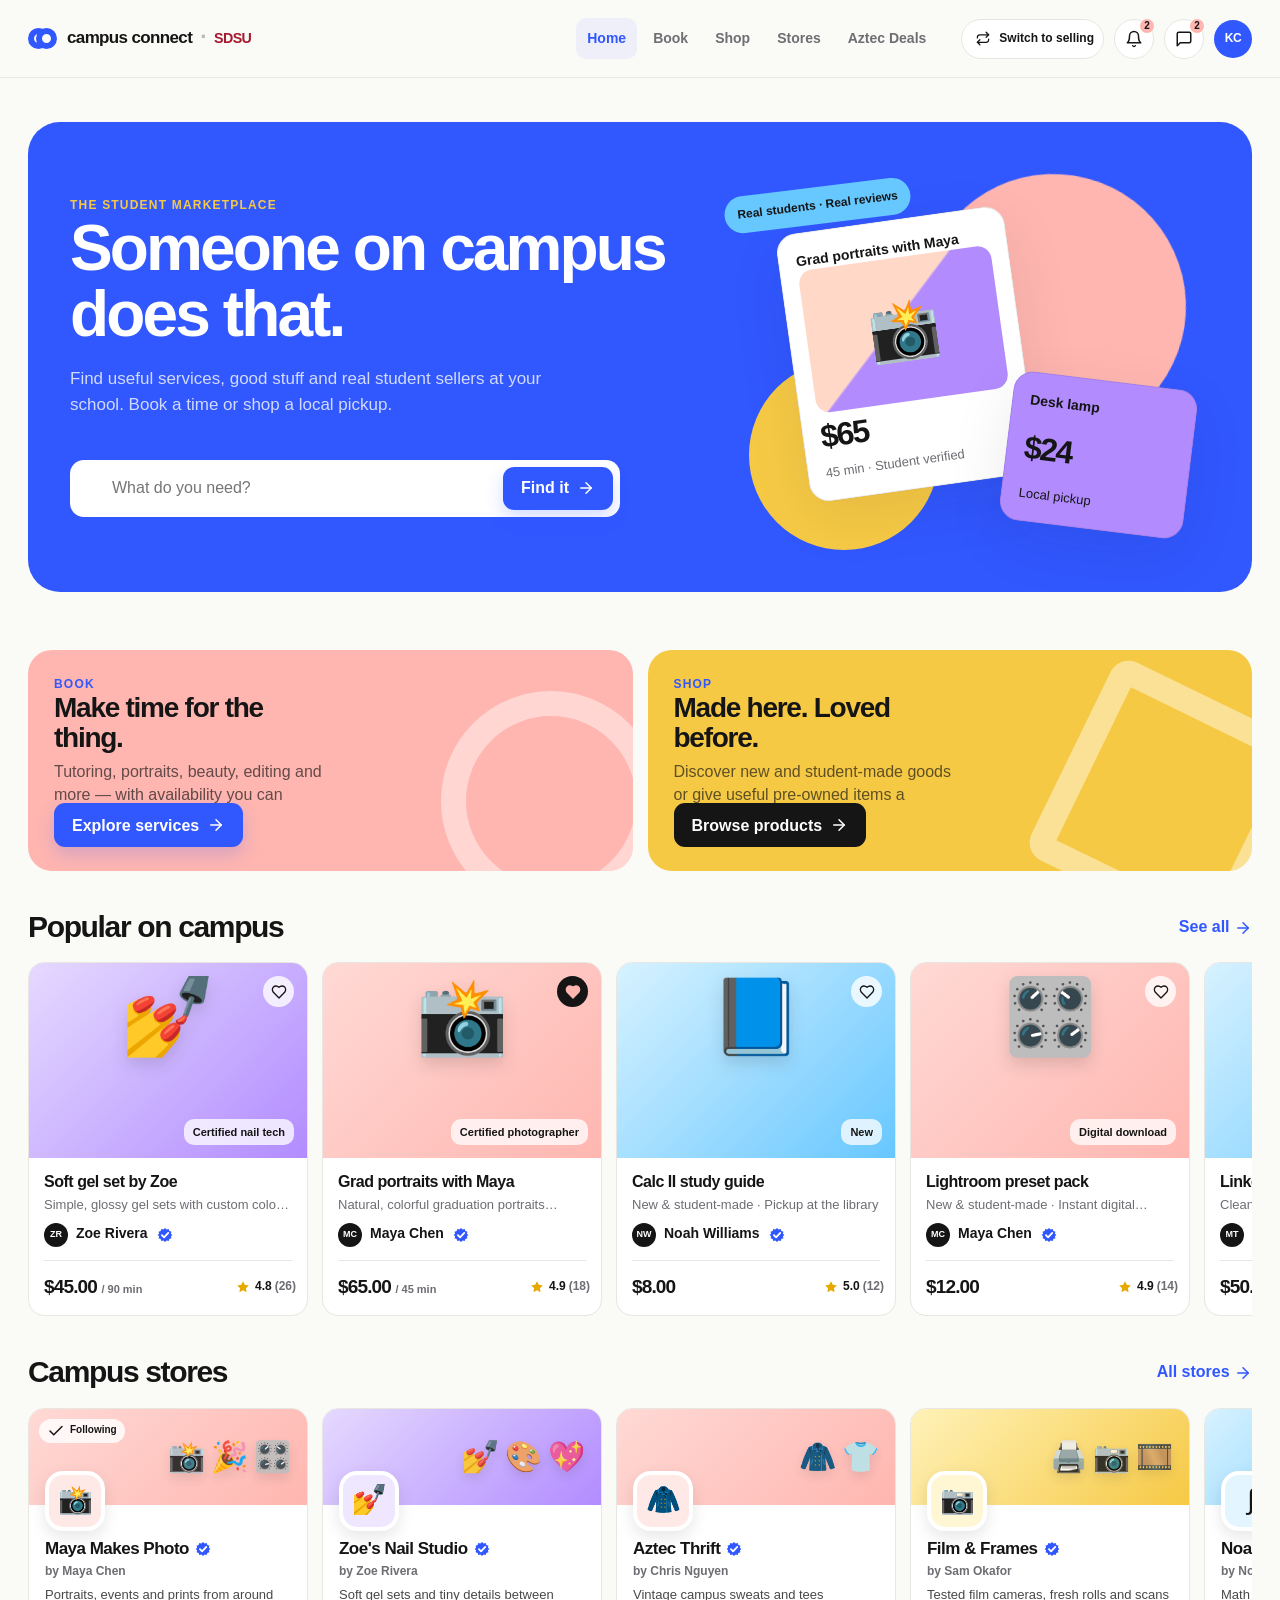
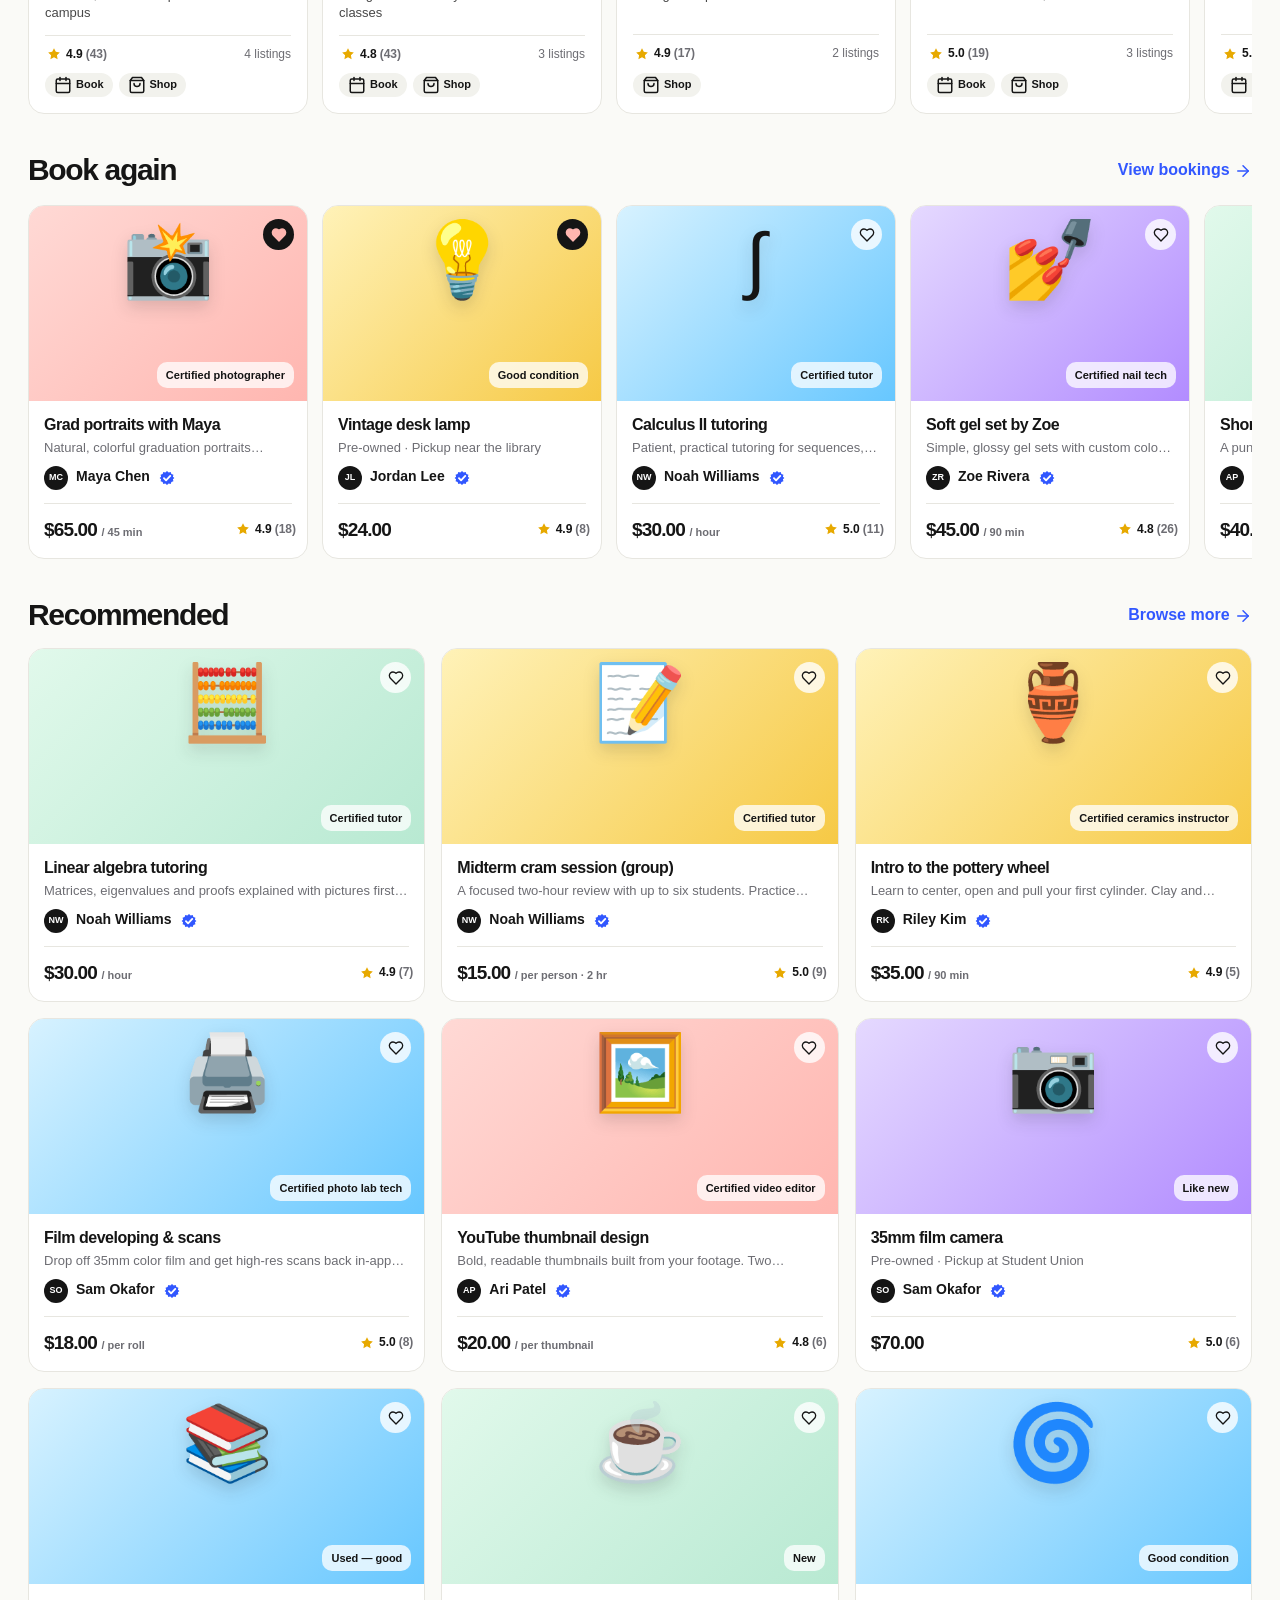
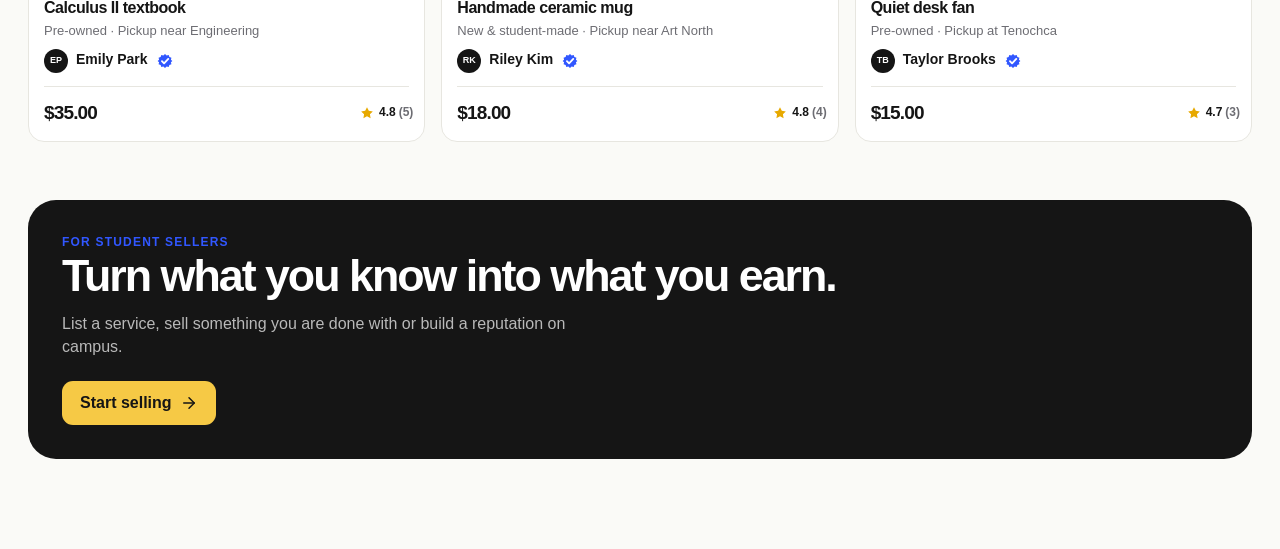
==== commit b108eedb: "idk" ====
--- a/index.html
+++ b/index.html
@@ -7,7 +7,7 @@
     <title>Campus Connect — Prototype</title>
     <link rel="stylesheet" href="styles.css" />
   </head>
-  <body>
+  <body data-mode="buyer">
     <div class="app-shell">
       <div id="toast-region" class="toast-region" aria-live="polite" aria-atomic="true"></div>
 
@@ -19,17 +19,31 @@
             <span class="brand-campus-separator" aria-hidden="true">·</span>
             <img class="brand-campus-logo" src="sdsu-logo.svg" alt="SDSU" width="56" height="19" />
           </span>
+          <span class="seller-hub-tag seller-only">Seller Hub</span>
         </button>
 
-        <nav class="desktop-nav" aria-label="Primary navigation">
-          <button class="nav-link" data-view="home">Home</button>
-          <button class="nav-link" data-view="book">Book</button>
-          <button class="nav-link" data-view="shop">Shop</button>
-          <button class="nav-link" data-view="stores">Stores</button>
-          <button class="nav-link" data-view="deals">Aztec Deals</button>
-        </nav>
+        <div class="header-navs">
+          <nav class="desktop-nav seller-only" aria-label="Seller navigation">
+            <button class="nav-link" data-view="seller-dashboard">Dashboard</button>
+            <button class="nav-link nav-link-with-badge" data-view="seller-orders">Orders<span class="nav-badge seller-orders-badge"></span></button>
+            <button class="nav-link" data-view="seller-listings">Listings</button>
+            <button class="nav-link" data-view="seller-analytics">Analytics</button>
+            <button class="nav-link" data-view="seller-stores">Stores</button>
+          </nav>
+
+          <nav class="desktop-nav buyer-only" aria-label="Primary navigation">
+            <button class="nav-link" data-view="home">Home</button>
+            <button class="nav-link" data-view="book">Book</button>
+            <button class="nav-link" data-view="shop">Shop</button>
+            <button class="nav-link" data-view="stores">Stores</button>
+            <button class="nav-link" data-view="deals">Aztec Deals</button>
+          </nav>
+        </div>
 
         <div class="header-actions">
+          <button type="button" class="mode-switch" data-action="switch-mode" aria-label="Switch to selling">
+            <span class="icon" data-icon="repeat" aria-hidden="true"></span><span class="mode-switch-label">Switch to selling</span>
+          </button>
           <div class="header-popover-anchor">
             <button type="button" class="icon-button notifications-nav-button" data-action="toggle-notifications" aria-label="Notifications, 2 unread" aria-expanded="false" aria-controls="notification-popover">
               <span class="icon" data-icon="bell" aria-hidden="true"></span><span class="header-badge notification-badge">2</span>
@@ -45,7 +59,7 @@
 
       <main id="app-main" tabindex="-1"></main>
 
-      <nav class="mobile-bottom-nav" aria-label="Mobile navigation">
+      <nav class="mobile-bottom-nav buyer-only" aria-label="Mobile navigation">
         <button class="mobile-nav-link" data-view="home"><span class="icon" data-icon="home" aria-hidden="true"></span><span>Home</span></button>
         <button class="mobile-nav-link" data-view="book"><span class="icon" data-icon="calendar" aria-hidden="true"></span><span>Book</span></button>
         <button class="mobile-nav-link" data-view="shop"><span class="icon" data-icon="bag" aria-hidden="true"></span><span>Shop</span></button>
@@ -57,5 +71,6 @@
     <div id="modal-root"></div>
     <script src="icons.js"></script>
     <script src="app.js"></script>
+    <script src="seller.js"></script>
   </body>
 </html>
--- a/styles.css
+++ b/styles.css
@@ -104,6 +104,7 @@
 .global-search input { width: 100%; min-width: 0; border: 0; outline: 0; background: transparent; color: var(--ink); }
 .global-search input::placeholder { color: #95959a; }
 .global-search kbd { padding: 3px 6px; color: #8b8b91; font-size: 11px; border: 1px solid var(--line); border-radius: 6px; white-space: nowrap; }
+.header-navs { min-width: 0; display: flex; justify-content: flex-end; }
 .desktop-nav { display: flex; justify-content: flex-end; align-items: center; gap: 5px; }
 .nav-link, .mobile-nav-link {
   position: relative;
@@ -658,6 +659,8 @@
 .sell-hero p { max-width: 560px; margin-bottom: 22px; color: rgba(255,255,255,.7); }
 .sell-hero .primary-button { background: var(--butter); color: var(--ink); box-shadow: none; }
 .sell-hero .primary-button:hover { background: #ffe17e; }
+.seller-premium { margin: 16px 0; }
+.seller-premium h2 { max-width: 720px; font-size: clamp(28px, 3vw, 40px); }
 .sell-options { display: grid; grid-template-columns: 1fr 1fr; gap: 15px; margin-top: 22px; }
 .sell-option { display: flex; align-items: center; gap: 15px; padding: 22px; border: 1px solid var(--line); border-radius: 20px; background: #fff; text-align: left; }
 .sell-option:hover, .sell-option.selected { border-color: var(--cobalt); box-shadow: var(--shadow-small); }
@@ -688,6 +691,10 @@
 .toast-region { position: fixed; z-index: 100; right: 20px; bottom: 20px; display: grid; gap: 10px; width: min(360px, calc(100% - 40px)); }
 .toast { display: flex; align-items: flex-start; gap: 10px; padding: 13px 15px; border: 1px solid var(--line); border-radius: 14px; background: #fff; box-shadow: var(--shadow); animation: toast-in .22s ease both; font-size: 13px; }
 .toast.success { border-color: #b9dfca; }
+.toast.error { border-color: #f4cdcd; }
+.toast.error .toast-icon { background: #fff4f4; color: var(--danger); }
+.sell-hero-ghost { background: rgba(255,255,255,.14); border-color: rgba(255,255,255,.24); color: #fff; }
+.sell-hero-ghost:hover { background: rgba(255,255,255,.22); border-color: rgba(255,255,255,.4); }
 .toast-icon { display: grid; place-items: center; width: 24px; height: 24px; flex: 0 0 24px; border-radius: 50%; background: var(--mint); color: #166e45; }
 @keyframes toast-in { from { opacity: 0; transform: translateY(8px); } to { opacity: 1; transform: translateY(0); } }
 
@@ -764,6 +771,7 @@
 }
 @media (max-width: 680px) {
   body { padding-bottom: 72px; }
+  body[data-mode="seller"] { padding-bottom: 0; }
   .desktop-header { position: relative; grid-template-columns: auto 1fr auto; min-height: 67px; padding: 12px 16px; }
   .brand-wordmark { font-size: 15px; }
   .brand-campus-logo { height: 16px; }
@@ -857,4 +865,516 @@
   .store-toolbar-row .segmented .segment { flex: 1; }
   .store-tabs { gap: 16px; overflow-x: auto; }
   .seller-tab { white-space: nowrap; }
-}
+  .mode-switch-label { display: none; }
+  .mode-switch { width: 36px; height: 36px; padding: 0; justify-content: center; }
+  body[data-mode="seller"] .seller-hub-tag { display: none !important; }
+  .kpi-grid, .snapshot-grid { grid-template-columns: 1fr 1fr; }
+  .trust-banner { align-items: flex-start; flex-direction: column; }
+  .seller-dash-grid, .editor-layout, .order-layout, .analytics-grid { grid-template-columns: 1fr; }
+  .seller-table-head { display: none; }
+  .seller-row, .seller-row-button { display: grid; grid-template-columns: 1fr auto; gap: 8px 12px; }
+  .seller-row .cell { display: flex; flex-direction: column; gap: 2px; }
+  .seller-row .cell::before { content: attr(data-label); color: var(--muted); font-size: 10px; font-weight: 800; text-transform: uppercase; letter-spacing: .04em; }
+  .seller-row .cell-main { grid-column: 1 / -1; }
+  .seller-row .cell-main::before, .seller-row .cell-actions::before, .seller-row .cell-chevron::before { content: none; }
+  .seller-row .cell-actions, .seller-row .cell-chevron { grid-column: 1 / -1; justify-content: flex-end; }
+  .week-grid { grid-template-columns: 1fr; }
+  .tab-bar { overflow-x: auto; }
+  .seller-toolbar { flex-direction: column; align-items: stretch; }
+  .seller-quick-actions { grid-template-columns: 1fr 1fr; }
+  .seller-conversation-header { flex-wrap: wrap; }
+  .store-manage-grid { grid-template-columns: 1fr; }
+  .seller-title { font-size: 36px; }
+}
+
+/* ---------- Seller Hub ---------- */
+
+.seller-only { display: none !important; }
+body[data-mode="seller"] .buyer-only { display: none !important; }
+body[data-mode="seller"] .seller-only { display: revert !important; }
+
+.seller-hub-tag {
+  display: inline-flex;
+  align-items: center;
+  margin-left: 8px;
+  padding: 3px 8px;
+  border-radius: 999px;
+  background: var(--ink);
+  color: #fff;
+  font-size: 10px;
+  font-weight: 800;
+  letter-spacing: .06em;
+  text-transform: uppercase;
+}
+.mode-switch {
+  display: inline-flex;
+  align-items: center;
+  gap: 7px;
+  min-height: 40px;
+  padding: 0 12px;
+  border: 1px solid var(--line);
+  border-radius: 999px;
+  background: #fff;
+  color: var(--ink);
+  font-size: 12px;
+  font-weight: 800;
+  white-space: nowrap;
+}
+.mode-switch:hover { border-color: var(--cobalt); background: #eef0ff; color: var(--cobalt); }
+.mode-switch.selling { background: var(--ink); border-color: var(--ink); color: #fff; }
+.mode-switch.selling:hover { background: #333; border-color: #333; color: #fff; }
+.mode-switch .svg-icon { width: 15px; height: 15px; }
+.profile-nav-button.seller-avatar-button { background: #e07a72; }
+.nav-badge[hidden], .mobile-badge[hidden] { display: none; }
+
+.seller-preview-banner {
+  display: flex;
+  align-items: center;
+  justify-content: space-between;
+  gap: 12px;
+  margin-bottom: 22px;
+  padding: 12px 16px;
+  border: 1px solid #d7dcff;
+  border-radius: 14px;
+  background: #eef0ff;
+  color: #293b9b;
+  font-size: 13px;
+  font-weight: 700;
+}
+.seller-preview-banner .text-button { color: #293b9b; }
+
+.seller-page-header { align-items: flex-start; }
+.seller-title { margin-bottom: 8px; }
+.seller-sub-copy { max-width: 560px; margin: 0; }
+.seller-back { margin-bottom: 8px; }
+
+.trust-banner {
+  display: flex;
+  align-items: center;
+  justify-content: space-between;
+  gap: 16px;
+  margin: 22px 0 16px;
+  padding: 16px 18px;
+  border-radius: 18px;
+  background: #ecebff;
+  color: var(--ink);
+  font-size: 14px;
+  font-weight: 700;
+}
+.trust-banner-copy { display: flex; align-items: center; gap: 10px; min-width: 0; }
+.trust-banner-copy .muted { font-weight: 600; }
+.trust-banner .text-button { white-space: nowrap; }
+.snapshot-grid { display: grid; grid-template-columns: repeat(4, minmax(0, 1fr)); gap: 12px; margin: 0 0 16px; }
+.snapshot-card {
+  display: flex;
+  flex-direction: column;
+  gap: 8px;
+  min-height: 132px;
+  padding: 18px 18px 16px;
+  border-radius: 18px;
+}
+.snapshot-card.coral { background: #f7c7c2; }
+.snapshot-card.lilac { background: #c9b6f5; }
+.snapshot-card.butter { background: #f3c84a; }
+.snapshot-card.mint { background: #b7e7cf; }
+.snapshot-label { font-size: 13px; font-weight: 700; }
+.snapshot-value { font-size: 32px; font-weight: 800; letter-spacing: -.04em; line-height: 1; }
+.snapshot-hint { margin-top: auto; font-size: 12px; font-weight: 650; }
+.kpi-grid { display: grid; grid-template-columns: repeat(4, minmax(0, 1fr)); gap: 12px; margin: 22px 0 28px; }
+.kpi-card {
+  display: flex;
+  flex-direction: column;
+  gap: 8px;
+  min-height: 132px;
+  padding: 16px;
+  border: 1px solid var(--line);
+  border-radius: 18px;
+  background: #fff;
+}
+.kpi-top { display: flex; align-items: center; justify-content: space-between; gap: 8px; }
+.kpi-label { color: var(--muted); font-size: 12px; font-weight: 800; }
+.kpi-value { font-family: "Avenir Next", "Trebuchet MS", Inter, sans-serif; font-size: 28px; font-weight: 800; letter-spacing: -.04em; line-height: 1; }
+.kpi-foot { display: flex; align-items: center; gap: 8px; flex-wrap: wrap; margin-top: auto; }
+.kpi-delta { display: inline-flex; align-items: center; gap: 3px; font-size: 12px; font-weight: 800; }
+.kpi-delta.up { color: #2f9e6b; }
+.kpi-delta.down { color: var(--danger); }
+
+.status-pill {
+  display: inline-flex;
+  align-items: center;
+  min-height: 22px;
+  padding: 0 8px;
+  border-radius: 999px;
+  background: var(--soft);
+  color: var(--ink);
+  font-size: 10px;
+  font-weight: 800;
+  white-space: nowrap;
+}
+.status-pill.s-requested, .status-pill.s-draft { background: var(--butter); }
+.status-pill.s-confirmed { background: var(--sky); }
+.status-pill.s-ready, .status-pill.s-active { background: var(--mint); }
+.status-pill.s-completed { background: #e5d9ff; }
+.status-pill.s-cancelled, .status-pill.s-paused, .status-pill.s-soldout { background: var(--soft); color: var(--muted); }
+
+.tab-bar { display: flex; gap: 6px; margin: 6px 0 18px; padding-bottom: 2px; }
+.tab-bar-item {
+  display: inline-flex;
+  align-items: center;
+  gap: 7px;
+  min-height: 38px;
+  padding: 0 13px;
+  border: 1px solid var(--line);
+  border-radius: 999px;
+  background: #fff;
+  color: var(--muted);
+  font-size: 13px;
+  font-weight: 800;
+  white-space: nowrap;
+}
+.tab-bar-item.active { border-color: var(--ink); background: var(--ink); color: #fff; }
+.tab-count { min-width: 18px; padding: 1px 6px; border-radius: 999px; background: var(--soft); color: var(--ink); font-size: 11px; }
+.tab-bar-item.active .tab-count { background: rgba(255,255,255,.18); color: #fff; }
+
+.seller-card {
+  padding: 20px;
+  border: 1px solid var(--line);
+  border-radius: 22px;
+  background: #fff;
+}
+.seller-card + .seller-card { margin-top: 14px; }
+.seller-card-header { display: flex; align-items: flex-start; justify-content: space-between; gap: 12px; margin-bottom: 14px; }
+.seller-card-header-stack { flex-direction: column; align-items: flex-start; gap: 6px; }
+.seller-card-header h2 { font-size: 22px; margin-bottom: 4px; }
+.seller-card-header h3 { margin-bottom: 0; }
+.seller-dash-grid { display: grid; grid-template-columns: minmax(0, 1fr) minmax(0, 1fr); gap: 16px; margin-bottom: 16px; align-items: stretch; }
+.seller-dash-grid > .seller-card { display: flex; flex-direction: row; align-items: stretch; height: 100%; margin-top: 0; }
+.seller-dash-grid .attention-list,
+.seller-dash-grid .storefront-preview { flex: 1; grid-template-rows: repeat(3, minmax(0, 1fr)); }
+.seller-dash-grid .attention-row,
+.seller-dash-grid .storefront-seller,
+.seller-dash-grid .storefront-listing { height: 100%; }
+.dash-attention { background: var(--warm-white); }
+.storefront-preview { display: grid; gap: 10px; }
+.storefront-seller, .storefront-listing, .recent-order {
+  display: flex;
+  align-items: center;
+  gap: 12px;
+  width: 100%;
+  padding: 12px;
+  border: 1px solid var(--line);
+  border-radius: 16px;
+  background: var(--warm-white);
+  text-align: left;
+  color: inherit;
+}
+.storefront-seller { align-items: flex-start; }
+.dash-avatar { width: 44px; height: 44px; border-radius: 50%; display: grid; place-items: center; background: var(--cobalt); color: #fff; font-weight: 800; flex: 0 0 44px; }
+.storefront-bio { display: block; margin-top: 4px; color: var(--muted); font-size: 13px; font-weight: 500; }
+.storefront-rating { margin-left: auto; font-size: 13px; font-weight: 800; white-space: nowrap; }
+.recent-activity { margin-top: 0; }
+.recent-order-list { display: grid; gap: 8px; }
+.recent-order-main, .recent-order-end { display: flex; align-items: center; gap: 12px; }
+.recent-order-main { flex: 1; min-width: 0; }
+.recent-order-main > span:last-child { display: grid; }
+.recent-order-end { margin-left: auto; }
+.recent-order-action { color: var(--cobalt); font-size: 13px; font-weight: 800; white-space: nowrap; }
+.seller-dash-main, .seller-dash-side { display: grid; align-content: start; gap: 14px; }
+.seller-quick-actions { grid-template-columns: 1fr 1fr; }
+
+.attention-list, .schedule-list { display: grid; gap: 8px; }
+.attention-row, .schedule-row {
+  display: flex;
+  align-items: center;
+  gap: 12px;
+  width: 100%;
+  padding: 12px;
+  border: 1px solid var(--line);
+  border-radius: 14px;
+  background: #fff;
+  text-align: left;
+  color: inherit;
+}
+.attention-row:hover, .schedule-row:hover { border-color: #c9c9c3; background: var(--warm-white); }
+.attention-icon {
+  display: grid;
+  place-items: center;
+  width: 36px;
+  height: 36px;
+  flex: 0 0 36px;
+  border-radius: 11px;
+}
+.attention-icon.butter { background: var(--butter); }
+.attention-icon.sky { background: var(--sky); }
+.attention-icon.coral { background: var(--coral); }
+.attention-icon.lilac { background: var(--lilac); }
+.attention-icon.mint { background: var(--mint); }
+.attention-copy { flex: 1; min-width: 0; display: grid; gap: 2px; }
+.attention-cta { display: inline-flex; align-items: center; gap: 2px; color: var(--cobalt); font-size: 12px; font-weight: 800; white-space: nowrap; }
+.schedule-time { flex: 0 0 72px; font-size: 13px; font-weight: 800; }
+.schedule-copy { flex: 1; min-width: 0; display: grid; }
+.activity-end { display: grid; justify-items: end; gap: 6px; }
+
+.store-perf-list { display: grid; gap: 10px; }
+.store-perf { display: flex; align-items: center; gap: 12px; }
+.store-perf-copy { flex: 1; min-width: 0; display: grid; gap: 2px; }
+.seller-empty { min-height: 180px; }
+
+.seller-toolbar { display: flex; align-items: center; gap: 10px; flex-wrap: wrap; margin-bottom: 8px; }
+.seller-search { flex: 1 1 240px; max-width: 360px; }
+.seller-chip-row { display: flex; flex-wrap: wrap; gap: 8px; }
+.seller-result-row { margin-top: 8px; margin-bottom: 12px; }
+.low-stock { color: var(--danger); }
+
+.seller-table { overflow: hidden; border: 1px solid var(--line); border-radius: 18px; background: #fff; }
+.seller-table-head {
+  display: grid;
+  gap: 12px;
+  padding: 11px 16px;
+  background: var(--warm-white);
+  border-bottom: 1px solid var(--line);
+  color: var(--muted);
+  font-size: 11px;
+  font-weight: 800;
+  text-transform: uppercase;
+  letter-spacing: .04em;
+}
+.listings-table .seller-table-head, .listings-table .seller-row { grid-template-columns: minmax(220px, 1.6fr) 80px 130px 64px 64px 64px 90px auto; }
+.orders-table .seller-table-head, .orders-table .seller-row-button { grid-template-columns: minmax(200px, 1.5fr) 150px 160px 80px 120px 24px; }
+.top-table .seller-table-head, .top-table .seller-row { grid-template-columns: minmax(200px, 1.6fr) 80px 70px 70px 90px; }
+.payouts-table .seller-table-head, .payouts-table .seller-row { grid-template-columns: 1.1fr 1fr .7fr .8fr; }
+.seller-row, .seller-row-button {
+  display: grid;
+  align-items: center;
+  gap: 12px;
+  width: 100%;
+  padding: 13px 16px;
+  border: 0;
+  border-bottom: 1px solid #f0f0eb;
+  background: #fff;
+  text-align: left;
+  color: inherit;
+}
+.seller-row:last-child, .seller-row-button:last-child { border-bottom: 0; }
+.seller-row-button:hover, .seller-row:hover { background: #fafaf4; }
+.cell { min-width: 0; display: grid; gap: 2px; }
+.cell-main { min-width: 0; }
+.row-title {
+  display: flex;
+  align-items: center;
+  gap: 11px;
+  width: 100%;
+  padding: 0;
+  border: 0;
+  background: transparent;
+  text-align: left;
+  color: inherit;
+}
+.row-actions { display: flex; justify-content: flex-end; gap: 4px; }
+.row-actions .icon-button, .icon-button.danger { width: 34px; height: 34px; }
+.icon-button.danger { color: var(--danger); }
+.icon-button.danger:hover { background: #fff4f4; }
+.cell-chevron { color: var(--muted); justify-items: end; }
+.buyer-cell { display: inline-flex; align-items: center; gap: 8px; font-weight: 800; font-size: 13px; }
+.buyer-avatar.coral { background: var(--coral); color: var(--ink); }
+.buyer-avatar.lilac { background: var(--lilac); color: var(--ink); }
+.buyer-avatar.butter { background: var(--butter); color: var(--ink); }
+.buyer-avatar.sky { background: var(--sky); color: var(--ink); }
+.buyer-avatar.mint { background: var(--mint); color: var(--ink); }
+
+.ghost-button.compact, .primary-button.compact { min-height: 34px; padding: 0 11px; font-size: 12px; }
+button[disabled] { opacity: .45; pointer-events: none; }
+
+.editor-layout, .order-layout { display: grid; grid-template-columns: minmax(0, 1.35fr) minmax(280px, .75fr); gap: 20px; align-items: start; }
+.editor-form { max-width: none; }
+.editor-status { display: flex; align-items: center; justify-content: space-between; gap: 12px; margin-bottom: 16px; }
+.editor-section-title { margin: 22px 0 8px; }
+.editor-side { position: sticky; top: 96px; }
+.editor-preview { pointer-events: none; }
+.editor-preview .listing-card, .editor-preview .store-card { margin: 0; }
+.editor-stats { margin-top: 14px; }
+.mini-stats { display: grid; grid-template-columns: 1fr 1fr; gap: 8px; }
+.swatch-row { display: flex; gap: 8px; }
+.swatch { width: 28px; height: 28px; border: 2px solid transparent; border-radius: 50%; }
+.swatch.active { box-shadow: 0 0 0 2px var(--ink); }
+.swatch.coral { background: var(--coral); }
+.swatch.lilac { background: var(--lilac); }
+.swatch.butter { background: var(--butter); }
+.swatch.sky { background: var(--sky); }
+.swatch.mint { background: var(--mint); }
+
+.slot-editor { display: flex; flex-wrap: wrap; gap: 8px; margin: 8px 0 10px; }
+.slot-chip {
+  display: inline-flex;
+  align-items: center;
+  gap: 6px;
+  min-height: 32px;
+  padding: 0 6px 0 10px;
+  border-radius: 999px;
+  background: var(--soft);
+  font-size: 12px;
+  font-weight: 800;
+}
+.slot-chip button { display: grid; place-items: center; width: 22px; height: 22px; border: 0; border-radius: 50%; background: transparent; color: var(--muted); }
+.slot-chip button:hover { background: #fff; color: var(--ink); }
+.slot-add { display: flex; flex-wrap: wrap; gap: 8px; align-items: center; }
+.slot-add select, .slot-add input { min-height: 40px; padding: 0 10px; border: 1px solid var(--line); border-radius: 10px; background: #fff; }
+
+.week-grid { display: grid; grid-template-columns: repeat(7, minmax(0, 1fr)); gap: 8px; }
+.week-col { min-height: 180px; padding: 10px; border: 1px solid var(--line); border-radius: 14px; background: #fff; }
+.week-col.today { border-color: var(--cobalt); background: #f7f8ff; }
+.week-day { margin-bottom: 8px; font-size: 12px; font-weight: 800; }
+.week-event {
+  display: grid;
+  gap: 2px;
+  width: 100%;
+  margin-bottom: 6px;
+  padding: 8px;
+  border: 0;
+  border-radius: 10px;
+  text-align: left;
+  font-size: 11px;
+  color: inherit;
+}
+.week-event strong { font-size: 12px; }
+.week-event.s-requested { background: #fff2b8; }
+.week-event.s-confirmed { background: #d7f2ff; }
+.week-empty { color: var(--muted); font-size: 11px; }
+
+.order-main-top { display: flex; align-items: flex-start; justify-content: space-between; gap: 12px; margin-bottom: 18px; }
+.order-timeline { display: flex; gap: 0; margin: 0 0 18px; padding: 0; list-style: none; }
+.order-timeline li { display: flex; flex-direction: column; align-items: center; gap: 6px; flex: 1; position: relative; font-size: 11px; font-weight: 800; color: var(--muted); text-align: center; }
+.order-timeline li:not(:last-child)::after { content: ""; position: absolute; top: 9px; left: calc(50% + 12px); right: calc(-50% + 12px); height: 2px; background: var(--line); }
+.order-timeline li.done:not(:last-child)::after, .order-timeline li.current:not(:last-child)::after { background: var(--cobalt); }
+.timeline-dot { display: grid; place-items: center; width: 20px; height: 20px; border-radius: 50%; background: var(--soft); color: #fff; z-index: 1; }
+.order-timeline li.done .timeline-dot, .order-timeline li.current .timeline-dot { background: var(--cobalt); }
+.order-timeline li.done, .order-timeline li.current { color: var(--ink); }
+.order-cancelled { display: flex; gap: 10px; align-items: flex-start; margin-bottom: 16px; padding: 12px; border-radius: 12px; background: #fff4f4; color: var(--danger); }
+.buyer-note { margin: 14px 0; padding: 12px 14px; border-radius: 12px; background: var(--soft); }
+.buyer-note p { margin: 6px 0 0; font-size: 14px; }
+.order-actions { margin-top: 18px; }
+.buyer-card { margin-top: 16px; padding: 14px; }
+.seller-order-details { margin-top: 4px; }
+
+.chart-card { overflow: hidden; }
+.chart-svg { display: block; width: 100%; height: auto; }
+.chart-grid { stroke: #eee; stroke-width: 1; }
+.chart-bar { fill: var(--cobalt); opacity: .55; }
+.chart-bar.current { opacity: 1; }
+.chart-label { fill: var(--muted); font-size: 10px; font-weight: 700; }
+.chart-line { fill: none; stroke: var(--cobalt); stroke-width: 2.5; stroke-linecap: round; stroke-linejoin: round; }
+.chart-area { fill: rgba(49, 87, 255, .12); }
+.chart-dot { fill: var(--cobalt); }
+.chart-total { font-size: 18px; }
+.analytics-grid { display: grid; grid-template-columns: 1fr 1fr; gap: 14px; margin-top: 14px; }
+.analytics-wide { margin-top: 14px; }
+.analytics-stores { margin-bottom: 4px; }
+.funnel, .source-list, .store-compare, .rating-breakdown { display: grid; gap: 12px; }
+.funnel-row, .source-row, .rating-row, .store-compare-row { display: grid; grid-template-columns: 110px 1fr auto; gap: 10px; align-items: center; }
+.store-compare-row { grid-template-columns: 42px 1fr auto; }
+.funnel-copy, .store-compare-copy { display: grid; gap: 4px; min-width: 0; }
+.funnel-track, .source-track { height: 10px; border-radius: 999px; background: var(--soft); overflow: hidden; }
+.funnel-bar, .source-track span { display: block; height: 100%; border-radius: inherit; background: var(--cobalt); }
+.source-label { display: inline-flex; align-items: center; gap: 7px; font-size: 13px; font-weight: 800; }
+.source-dot { width: 8px; height: 8px; border-radius: 50%; }
+
+.seller-inbox .conversation-header { align-items: center; }
+.seller-conversation-header { display: flex; align-items: center; justify-content: space-between; gap: 10px; }
+.context-chip {
+  display: inline-flex;
+  align-items: center;
+  gap: 5px;
+  margin-top: 4px;
+  padding: 0;
+  border: 0;
+  background: transparent;
+  color: var(--cobalt);
+  font-size: 12px;
+  font-weight: 700;
+  text-align: left;
+}
+.context-chip:hover { text-decoration: underline; }
+.quick-reply-chips { display: flex; flex-wrap: wrap; gap: 6px; padding: 0 16px 8px; }
+.quick-reply {
+  max-width: 100%;
+  padding: 6px 10px;
+  border: 1px solid var(--line);
+  border-radius: 999px;
+  background: #fff;
+  color: var(--muted);
+  font-size: 11px;
+  font-weight: 700;
+}
+.quick-reply:hover { border-color: var(--cobalt); color: var(--cobalt); background: #eef0ff; }
+.conversation-done { display: inline-flex; align-items: center; gap: 3px; margin-top: 3px; color: #2f9e6b; font-size: 10px; font-weight: 800; }
+.ghost-button.is-done { border-color: var(--mint); background: #e8f8ef; }
+
+.seller-notification-list { display: grid; overflow: hidden; border: 1px solid var(--line); border-radius: 18px; background: #fff; }
+.seller-notification {
+  display: flex;
+  align-items: flex-start;
+  gap: 12px;
+  width: 100%;
+  padding: 16px;
+  border: 0;
+  border-bottom: 1px solid #f0f0eb;
+  background: #fff;
+  text-align: left;
+  color: inherit;
+}
+.seller-notification:last-child { border-bottom: 0; }
+.seller-notification.unread, .seller-notification:hover { background: #f4f5ff; }
+.seller-notification-copy { flex: 1; min-width: 0; display: grid; gap: 3px; }
+
+.seller-hero-preview { margin-bottom: 18px; padding: 18px; border-radius: 18px; }
+.seller-hero-preview h2 { margin-bottom: 4px; }
+.verify-list .settings-row { align-items: center; }
+.verify-row { display: flex; align-items: flex-start; gap: 12px; }
+.trust-icon.pending { background: var(--soft); color: var(--muted); }
+
+.store-manage-grid { display: grid; grid-template-columns: repeat(2, minmax(0, 1fr)); gap: 16px; }
+.store-manage-card { position: relative; overflow: hidden; border: 1px solid var(--line); border-radius: 22px; background: #fff; }
+.store-manage-card .store-card-banner { height: 110px; }
+.store-manage-card .store-card-logo { top: 76px; left: 18px; }
+.store-manage-card .store-card-body { padding: 34px 18px 18px; }
+.store-manage-stats { display: flex; flex-wrap: wrap; gap: 10px 14px; margin: 10px 0 12px; font-size: 12px; color: var(--muted); }
+.store-manage-stats strong { color: var(--ink); }
+.store-announcement.compact { display: flex; align-items: flex-start; gap: 8px; margin-bottom: 12px; padding: 10px; border-radius: 12px; background: #eef0ff; font-size: 13px; }
+.store-new-card {
+  display: grid;
+  place-content: center;
+  place-items: center;
+  gap: 8px;
+  min-height: 280px;
+  padding: 24px;
+  border: 1px dashed #d6d5cf;
+  border-radius: 22px;
+  background: #fff;
+  text-align: center;
+  color: inherit;
+}
+.store-new-card:hover { border-color: var(--cobalt); background: #f7f8ff; }
+.collection-editor { display: grid; gap: 12px; margin: 12px 0; }
+.collection-block { padding: 12px; border: 1px solid var(--line); border-radius: 14px; }
+.collection-head { display: flex; gap: 8px; margin-bottom: 10px; }
+.collection-head input { flex: 1; min-height: 40px; padding: 0 10px; border: 1px solid var(--line); border-radius: 10px; }
+.collection-items { display: grid; gap: 6px; }
+.collection-item { display: flex; align-items: center; gap: 8px; font-size: 13px; font-weight: 700; }
+
+.review-reply { margin-top: 10px; padding: 10px 12px; border-radius: 12px; background: #eef0ff; }
+.review-reply p { margin: 4px 0 0; }
+.review-reply-form { display: grid; gap: 8px; margin-top: 10px; }
+.review-reply-form textarea { min-height: 68px; padding: 10px; border: 1px solid var(--line); border-radius: 12px; resize: vertical; }
+.review-reply-form .primary-button { justify-self: start; }
+
+.payout-method { display: flex; align-items: center; gap: 12px; }
+.payout-method > div { flex: 1; display: grid; gap: 2px; }
+
+@media (max-width: 1100px) {
+  .kpi-grid, .snapshot-grid { grid-template-columns: 1fr 1fr; }
+  .trust-banner { align-items: flex-start; flex-direction: column; }
+  .listings-table .seller-table-head, .listings-table .seller-row { grid-template-columns: minmax(180px, 1.4fr) 70px 110px 56px 56px 56px 80px auto; }
+}
+@media (max-width: 900px) {
+  .header-navs, body[data-mode="seller"] .header-navs { display: none; }
+}
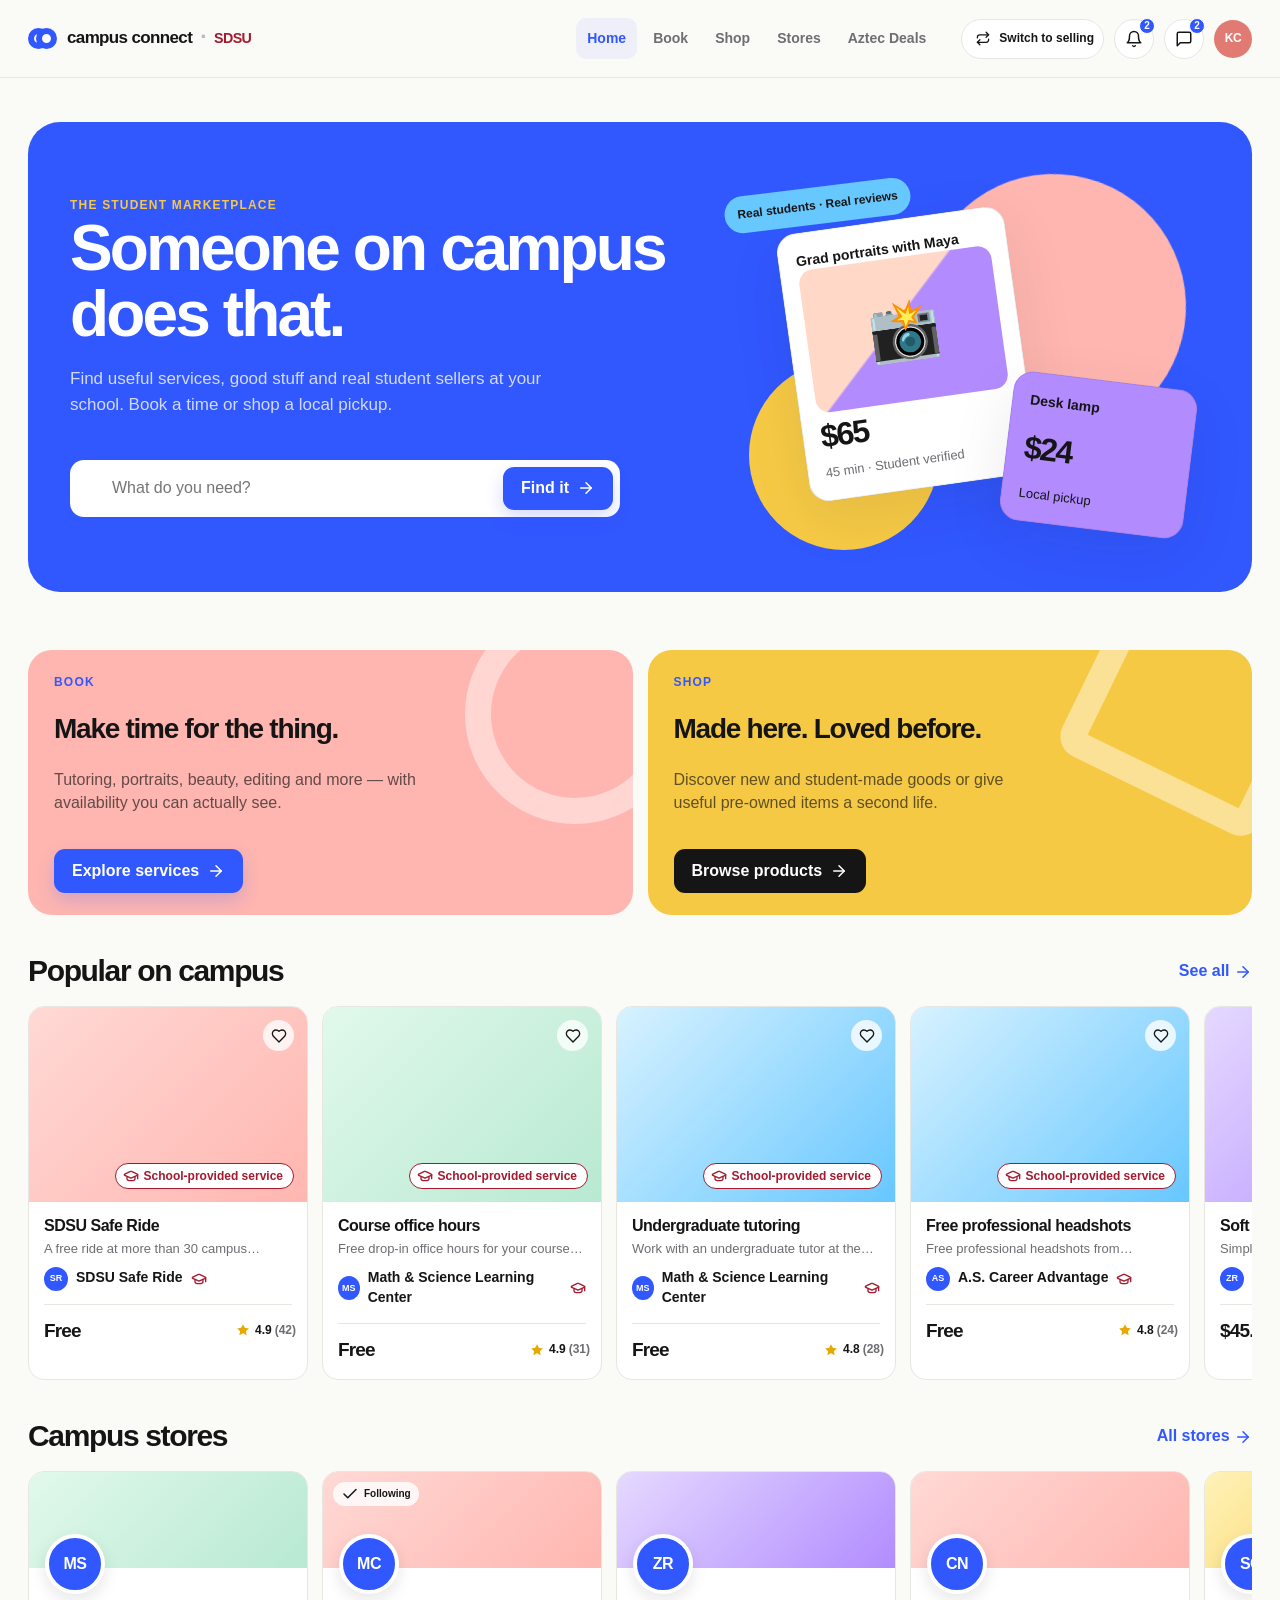
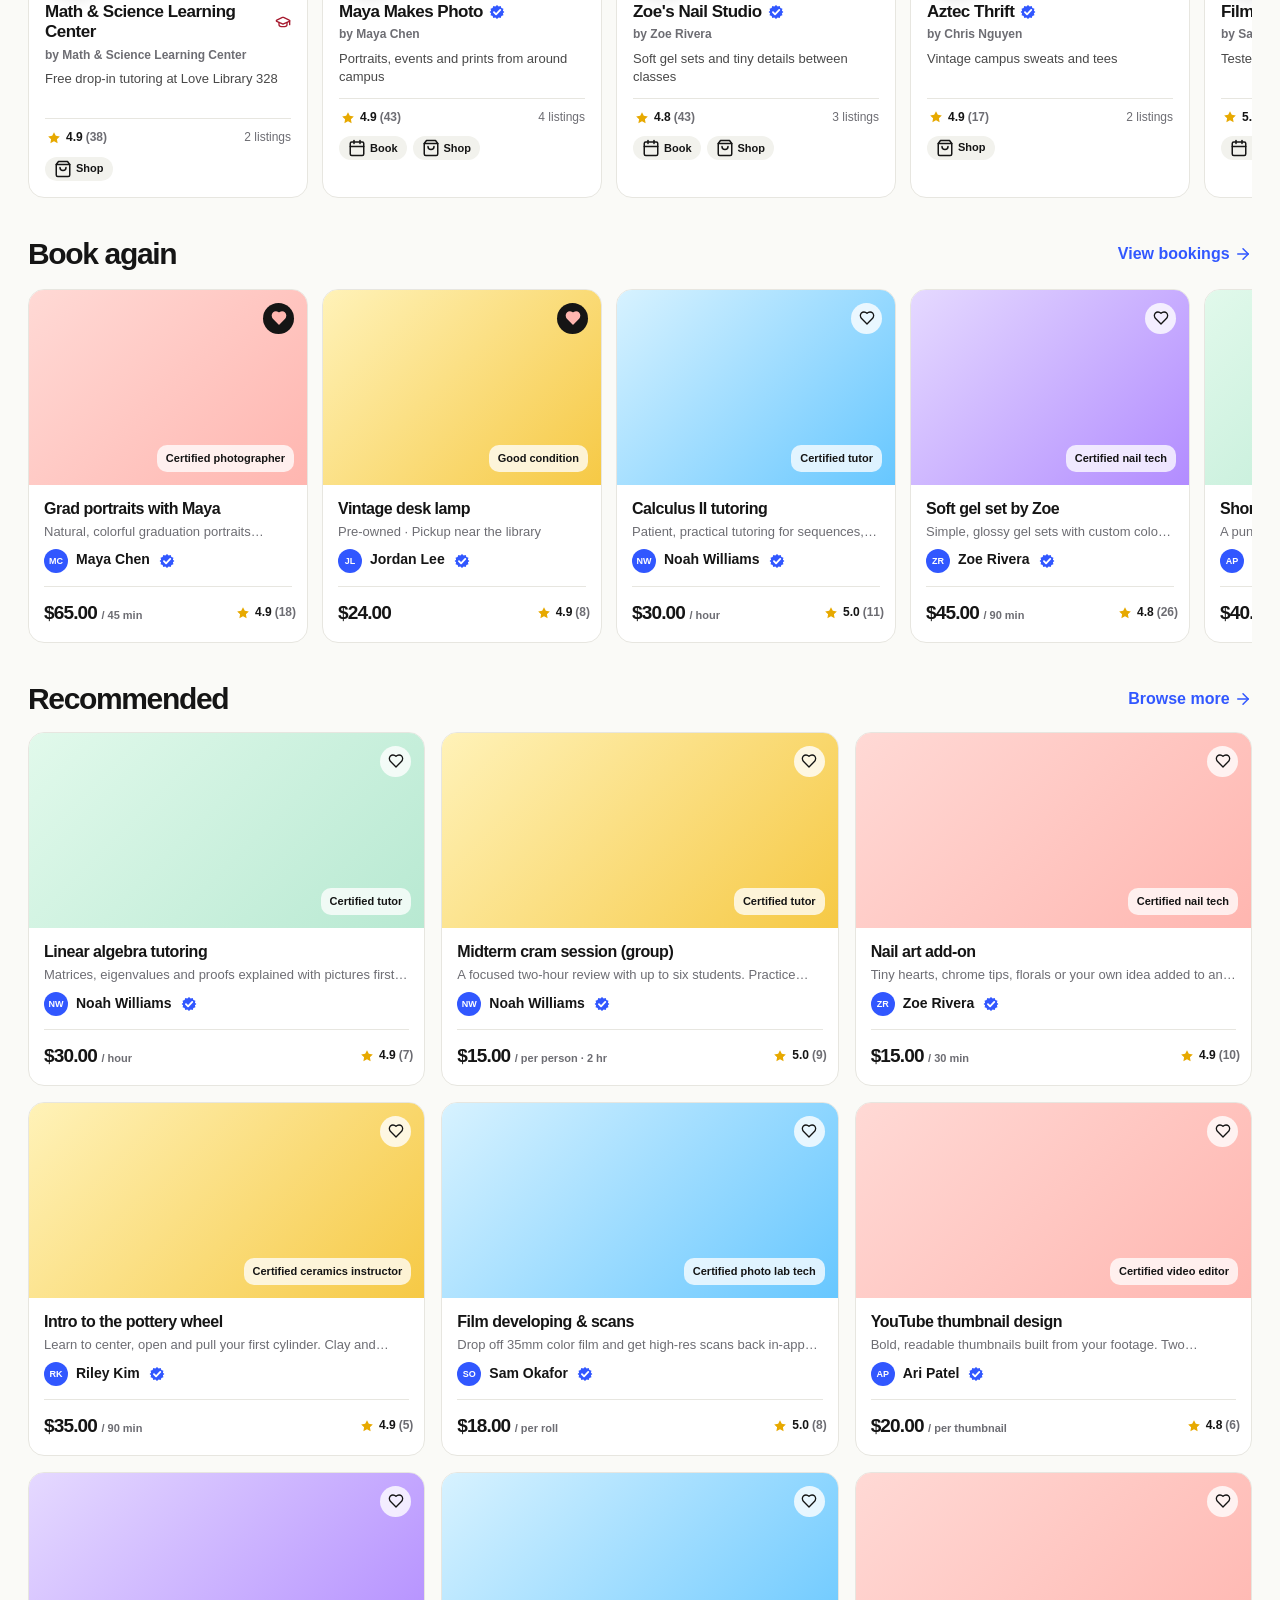
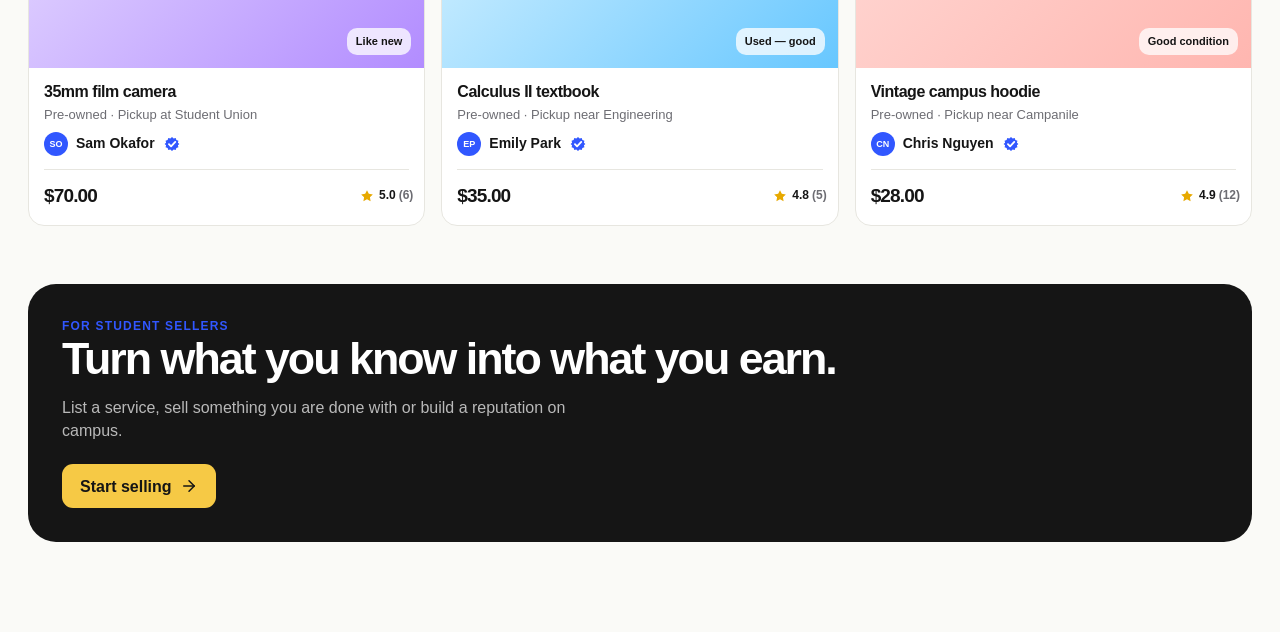
==== commit 58274615: "updates" ====
--- a/index.html
+++ b/index.html
@@ -5,7 +5,7 @@
     <meta name="viewport" content="width=device-width, initial-scale=1.0" />
     <meta name="theme-color" content="#3157ff" />
     <title>Campus Connect — Prototype</title>
-    <link rel="stylesheet" href="styles.css" />
+    <link rel="stylesheet" href="styles.css?v=aztec-sections" />
   </head>
   <body data-mode="buyer">
     <div class="app-shell">
@@ -27,8 +27,8 @@
             <button class="nav-link" data-view="seller-dashboard">Dashboard</button>
             <button class="nav-link nav-link-with-badge" data-view="seller-orders">Orders<span class="nav-badge seller-orders-badge"></span></button>
             <button class="nav-link" data-view="seller-listings">Listings</button>
+            <button class="nav-link" data-view="seller-stores">Stores</button>
             <button class="nav-link" data-view="seller-analytics">Analytics</button>
-            <button class="nav-link" data-view="seller-stores">Stores</button>
           </nav>
 
           <nav class="desktop-nav buyer-only" aria-label="Primary navigation">
@@ -69,8 +69,8 @@
     </div>
 
     <div id="modal-root"></div>
-    <script src="icons.js"></script>
-    <script src="app.js"></script>
-    <script src="seller.js"></script>
+    <script src="icons.js?v=handshake2"></script>
+    <script src="app.js?v=aztec-sections"></script>
+    <script src="seller.js?v=order-panel"></script>
   </body>
 </html>
--- a/styles.css
+++ b/styles.css
@@ -1,5 +1,6 @@
 :root {
   --cobalt: #3157ff;
+  --sdsu-red: #a6192e;
   --cobalt-dark: #2341cf;
   --warm-white: #fafaf7;
   --ink: #151515;
@@ -126,11 +127,13 @@
   height: 16px;
   padding: 0 4px;
   border-radius: 999px;
-  background: var(--coral);
-  color: var(--ink);
+  background: var(--cobalt);
+  color: #fff;
   font-size: 10px;
   font-weight: 800;
 }
+body[data-mode="seller"] .nav-badge,
+body[data-mode="seller"] .mobile-badge { background: var(--coral); color: var(--ink); }
 .nav-badge { position: absolute; top: 5px; right: 7px; }
 .header-actions { display: flex; align-items: center; gap: 10px; }
 .icon-button {
@@ -146,7 +149,9 @@
 }
 .icon-button:hover { background: var(--soft); }
 .inbox-nav-button.active, .messages-nav-button.active, .notifications-nav-button.active { border-color: var(--cobalt); background: #eef0ff; color: var(--cobalt); box-shadow: 0 0 0 3px rgba(49, 87, 255, .12); }
-.header-badge, .inbox-badge { position: absolute; top: -2px; right: -2px; display: inline-flex; align-items: center; justify-content: center; min-width: 16px; height: 16px; padding: 0 4px; border-radius: 999px; background: var(--coral); color: var(--ink); border: 1px solid #fff; font-size: 10px; font-weight: 800; line-height: 1; }
+.header-badge, .inbox-badge { position: absolute; top: -2px; right: -2px; display: inline-flex; align-items: center; justify-content: center; min-width: 16px; height: 16px; padding: 0 4px; border-radius: 999px; background: var(--cobalt); color: #fff; border: 1px solid #fff; font-size: 10px; font-weight: 800; line-height: 1; }
+body[data-mode="seller"] .header-badge,
+body[data-mode="seller"] .inbox-badge { background: var(--coral); color: var(--ink); }
 .header-badge:empty, .header-badge[hidden], .inbox-badge:empty, .inbox-badge[hidden] { display: none; }
 .header-popover-anchor { position: relative; }
 .notification-popover { position: absolute; z-index: 60; top: calc(100% + 10px); right: 0; width: min(360px, calc(100vw - 32px)); overflow: hidden; border: 1px solid var(--line); border-radius: 18px; background: #fff; box-shadow: var(--shadow); }
@@ -166,7 +171,7 @@
   place-items: center;
   border: 0;
   border-radius: 50%;
-  background: var(--cobalt);
+  background: #e07a72;
   color: #fff;
   font-weight: 800;
   letter-spacing: -.03em;
@@ -217,6 +222,8 @@
 .section-header p { max-width: 420px; margin: 0; color: var(--muted); font-size: 14px; }
 .text-button { border: 0; background: transparent; color: var(--cobalt); font-weight: 800; padding: 8px 0; }
 .text-button:hover { color: var(--cobalt-dark); text-decoration: underline; }
+.visit-store-button, .visit-store-button .svg-icon { color: #67c7ff; }
+.visit-store-button:hover { color: #3aaeef; }
 .primary-button, .secondary-button, .ghost-button, .danger-button {
   display: inline-flex;
   align-items: center;
@@ -308,7 +315,7 @@
 .home-scroll-row { display: flex; flex-wrap: nowrap; gap: 14px; overflow-x: auto; padding: 2px 2px 8px; scroll-snap-type: x mandatory; scrollbar-width: thin; scrollbar-color: #d4d3cd transparent; -webkit-overflow-scrolling: touch; }
 .home-scroll-row::-webkit-scrollbar { height: 6px; }
 .home-scroll-row::-webkit-scrollbar-thumb { border-radius: 999px; background: #d4d3cd; }
-.listing-scroll-row .listing-card { flex: 0 0 min(280px, 78vw); scroll-snap-align: start; }
+.listing-scroll-row .listing-card, .listing-scroll-row .store-card { flex: 0 0 min(280px, 78vw); scroll-snap-align: start; }
 .listing-card { position: relative; min-width: 0; overflow: hidden; border: 1px solid var(--line); border-radius: var(--radius-md); background: #fff; transition: transform .18s ease, box-shadow .18s ease, border-color .18s ease; }
 .listing-card > .save-button { position: absolute; top: 13px; right: 13px; z-index: 2; }
 .listing-card:hover { transform: translateY(-3px); border-color: #d4d3cd; box-shadow: var(--shadow-small); }
@@ -325,14 +332,20 @@
 .save-button { display: grid; place-items: center; width: 31px; height: 31px; border: 0; border-radius: 50%; background: rgba(255,255,255,.8); color: var(--ink); }
 .save-button.saved { background: var(--ink); color: #fff; }
 .visual-figure { align-self: center; margin-top: 4px; font-size: 74px; line-height: 1; filter: drop-shadow(0 7px 8px rgba(21,21,21,.14)); }
-.visual-caption { align-self: flex-end; max-width: 80%; padding: 7px 9px; border-radius: 10px; background: rgba(255,255,255,.76); color: var(--ink); font-size: 11px; font-weight: 900; line-height: 1.15; }
+.visual-caption { align-self: flex-end; margin-top: auto; max-width: 80%; padding: 7px 9px; border-radius: 10px; background: rgba(255,255,255,.76); color: var(--ink); font-size: 11px; font-weight: 900; line-height: 1.15; }
+.school-badge { display: inline-flex; align-items: center; gap: 5px; align-self: flex-end; margin-top: auto; max-width: 100%; min-height: 26px; padding: 0 10px 0 7px; border: 1.5px solid var(--sdsu-red); border-radius: 999px; background: #fff; color: var(--sdsu-red); font-size: 12px; font-weight: 800; line-height: 1; white-space: nowrap; }
+.school-badge .icon-school { width: 16px; height: 16px; flex: 0 0 16px; color: var(--sdsu-red); }
+.school-badge.inline { align-self: center; margin-top: 0; }
+.school-badge.compact { align-self: center; margin: 0; min-height: 0; padding: 0; border: 0; border-radius: 0; background: transparent; }
+.seller-hero .school-badge.inline { margin-bottom: 8px; }
+.trust-icon.school-mark { background: #fde8ec; color: var(--sdsu-red); }
 .listing-body { padding: 15px; }
 .listing-title { min-height: 43px; margin-bottom: 9px; font-size: 16px; font-weight: 900; letter-spacing: -.03em; line-height: 1.18; }
 .listing-title:has(+ .listing-meta-line) { margin-bottom: 4px; min-height: 0; }
 .listing-meta-line { margin-bottom: 9px; font-weight: 400; line-height: 1.35; display: -webkit-box; -webkit-box-orient: vertical; -webkit-line-clamp: 1; overflow: hidden; }
 .seller-line { display: flex; align-items: center; gap: 8px; color: var(--muted); font-size: 12px; }
 .seller-line .seller-name { color: var(--ink); font-weight: 800; }
-.mini-avatar { display: inline-grid; place-items: center; width: 24px; height: 24px; border-radius: 50%; background: var(--ink); color: #fff; font-size: 9px; font-weight: 900; }
+.mini-avatar { display: inline-grid; place-items: center; width: 24px; height: 24px; border-radius: 50%; background: var(--cobalt); color: #fff; font-size: 9px; font-weight: 900; }
 .verified-check {
   display: inline-flex;
   align-items: center;
@@ -347,15 +360,26 @@
 .rating { display: inline-flex; align-items: center; gap: 3px; color: var(--ink); font-size: 12px; font-weight: 800; }
 .rating .svg-icon { width: 14px; height: 14px; color: #e7a900; vertical-align: -2px; }
 
-.split-banner { display: grid; grid-template-columns: 1fr 1fr; gap: 15px; }
-.mode-card { position: relative; min-height: 210px; padding: 26px; overflow: hidden; border-radius: var(--radius-lg); }
-.mode-card h3 { max-width: 250px; font-size: 28px; }
-.mode-card p { max-width: 280px; color: rgba(21,21,21,.67); }
-.mode-card .primary-button, .mode-card .secondary-button { position: absolute; left: 26px; bottom: 24px; }
+.split-banner { display: grid; grid-template-columns: 1fr 1fr; grid-template-rows: auto auto auto auto; gap: 15px; align-items: stretch; }
+.mode-card {
+  position: relative;
+  display: grid;
+  grid-template-rows: subgrid;
+  grid-row: span 4;
+  align-items: start;
+  min-height: 248px;
+  padding: 24px 26px 22px;
+  overflow: hidden;
+  border-radius: var(--radius-lg);
+}
+.mode-card .eyebrow { margin-bottom: 8px; }
+.mode-card h3 { max-width: 11em; margin: 0 0 8px; font-size: 28px; line-height: 1.08; }
+.mode-card p { max-width: 28em; margin: 0 0 20px; padding-right: 72px; line-height: 1.45; color: rgba(21,21,21,.67); }
+.mode-card .primary-button, .mode-card .secondary-button { position: relative; z-index: 1; align-self: end; justify-self: start; }
 .mode-card.book { background: var(--coral); }
 .mode-card.shop { background: var(--butter); }
-.mode-card::after { content: ""; position: absolute; right: -28px; bottom: -40px; width: 170px; height: 170px; border: 25px solid rgba(255,255,255,.43); border-radius: 50%; }
-.mode-card.shop::after { border-radius: 20px; transform: rotate(26deg); }
+.mode-card::after { content: ""; position: absolute; z-index: 0; top: -46px; right: -52px; width: 168px; height: 168px; border: 26px solid rgba(255,255,255,.43); border-radius: 50%; pointer-events: none; }
+.mode-card.shop::after { top: -64px; right: -58px; border-radius: 22px; transform: rotate(26deg); }
 
 .trust-strip { display: grid; grid-template-columns: repeat(3, 1fr); gap: 12px; padding: 20px; border: 1px solid var(--line); border-radius: var(--radius-md); background: #fff; }
 .trust-item { display: flex; align-items: flex-start; gap: 12px; }
@@ -371,6 +395,14 @@
 .segment.active { background: var(--ink); color: #fff; }
 .browse-filters { margin: 20px 0; }
 .shop-type-tabs { display: grid; grid-template-columns: .72fr 1.35fr 1.35fr; gap: 10px; margin-bottom: 12px; }
+.book-tabs { margin-bottom: 12px; background: transparent; }
+.book-tablist { display: grid; grid-template-columns: repeat(3, minmax(0, 1fr)); position: relative; z-index: 1; margin-bottom: -1px; background: transparent; }
+.book-tab { border: 1px solid var(--line); border-radius: 22px 22px 0 0; min-height: 46px; padding: 12px 10px 10px; background: #ecebe6; color: var(--ink); font-size: 14px; font-weight: 800; line-height: 1.2; text-align: center; }
+.book-tab:hover { background: #e3e2dc; }
+.book-tab.active { background: #fff; color: var(--ink); border-bottom-color: #fff; }
+.book-tab.active:hover { background: #fff; }
+.book-tab-panel { padding: 14px 14px 12px; border: 1px solid var(--line); border-bottom: 0; background: #fff; }
+.book-tab-panel .filter-bar { padding-bottom: 0; }
 .shop-type-tab { display: flex; align-items: center; gap: 12px; min-height: 72px; padding: 12px 14px; border: 1px solid var(--line); border-radius: 14px; background: #fff; color: var(--ink); text-align: left; transition: border-color .18s ease, background .18s ease, box-shadow .18s ease; }
 .shop-type-tab:hover { border-color: #b7bce0; box-shadow: var(--shadow-small); }
 .shop-type-tab.active { border-color: var(--cobalt); background: #eef0ff; color: var(--cobalt); box-shadow: 0 0 0 1px var(--cobalt); }
@@ -380,6 +412,9 @@
 .shop-type-icon { display: grid; place-items: center; width: 34px; height: 34px; flex: 0 0 34px; border-radius: 10px; background: var(--soft); color: var(--ink); }
 .shop-type-tab.active .shop-type-icon { background: #fff; color: var(--cobalt); }
 .browse-page-search { width: 100%; margin-bottom: 12px; }
+.category-row { display: flex; align-items: center; flex-wrap: nowrap; gap: 10px; }
+.category-row > .ghost-button { flex: 0 0 auto; margin-left: auto; }
+.category-row .filter-bar { flex: 1; min-width: 0; }
 .filter-bar { display: flex; align-items: stretch; gap: 8px; overflow-x: auto; padding-bottom: 2px; scrollbar-width: none; }
 .filter-bar::-webkit-scrollbar { display: none; }
 .filter-button { flex: 0 0 auto; min-height: 38px; padding: 0 12px; border: 1px solid var(--line); border-radius: 999px; background: #fff; color: var(--muted); font-size: 12px; font-weight: 800; }
@@ -394,7 +429,8 @@
 
 .detail-layout { display: grid; grid-template-columns: minmax(0, 1.05fr) minmax(360px, .95fr); gap: 45px; align-items: start; }
 .detail-gallery { position: sticky; top: 110px; }
-.detail-visual { display: grid; place-items: center; min-height: 470px; overflow: hidden; border-radius: 28px; }
+.detail-visual { position: relative; display: grid; place-items: center; min-height: 470px; overflow: hidden; border-radius: 28px; }
+.detail-visual > .school-badge { position: absolute; top: 16px; left: 16px; margin: 0; }
 .detail-visual.coral { background: linear-gradient(135deg, #ffd9d5, var(--coral)); }
 .detail-visual.lilac { background: linear-gradient(135deg, #e5d9ff, var(--lilac)); }
 .detail-visual.butter { background: linear-gradient(135deg, #fff2b8, var(--butter)); }
@@ -412,11 +448,20 @@
 .detail-block { padding: 24px 0; border-bottom: 1px solid var(--line); }
 .detail-block h3 { font-size: 20px; }
 .info-row { display: flex; align-items: flex-start; gap: 12px; margin: 14px 0; }
-.info-row .trust-icon { width: 30px; height: 30px; flex-basis: 30px; border-radius: 9px; }
+.info-row .trust-icon { display: grid; place-items: center; width: 30px; height: 30px; flex-basis: 30px; border-radius: 9px; color: var(--cobalt); }
+.info-row .trust-icon .svg-icon { display: block; }
+.info-row-line { align-items: center; }
+.info-row-line strong { font-size: 14px; font-weight: 800; }
 .info-row strong { display: block; font-size: 13px; }
 .info-row span { display: block; color: var(--muted); font-size: 13px; }
 .trust-note { padding: 14px; border-radius: 12px; background: #f1f3ff; color: #293b9b; font-size: 12px; }
+.trust-symbols { display: inline-flex; align-items: center; gap: 10px; flex-wrap: wrap; }
+.seller-card .trust-symbols { margin-top: 8px; }
+.sold-by-card .trust-symbols { margin-top: 0; }
+.trust-rating { display: inline-flex; align-items: center; gap: 4px; color: var(--ink); font-size: 14px; font-weight: 900; letter-spacing: -.03em; line-height: 1; }
+.trust-rating .svg-icon { width: 15px; height: 15px; color: #e7a900; }
 .time-options, .date-options { display: flex; flex-wrap: wrap; gap: 8px; margin-top: 12px; }
+.see-more-times { display: inline-flex; align-items: center; gap: 4px; margin-top: 10px; }
 .option-button { min-height: 40px; padding: 0 12px; border: 1px solid var(--line); border-radius: 10px; background: #fff; color: var(--ink); font-size: 12px; font-weight: 800; }
 .option-button:hover, .option-button.active { border-color: var(--cobalt); background: #eef0ff; color: var(--cobalt); }
 .date-button { display: grid; place-items: center; min-width: 56px; padding: 8px 10px; }
@@ -446,10 +491,14 @@
 .summary-line.total { margin-top: 18px; padding-top: 15px; border-top: 1px solid var(--line); color: var(--ink); font-size: 16px; font-weight: 900; }
 .checkout-disclaimer { margin-top: 14px; color: var(--muted); font-size: 11px; line-height: 1.5; }
 
-.seller-hero { display: flex; align-items: center; justify-content: space-between; gap: 20px; padding: 30px; border-radius: 25px; background: var(--lilac); }
-.seller-hero-main { display: flex; align-items: center; gap: 18px; }
-.seller-hero .seller-avatar { width: 78px; height: 78px; flex-basis: 78px; font-size: 20px; background: var(--ink); }
-.seller-hero h1 { margin-bottom: 8px; font-size: clamp(34px, 4vw, 52px); }
+.seller-hero { display: flex; align-items: center; gap: 20px; padding: 22px 24px; border: 1px solid var(--line); border-radius: 22px; background: #fff; }
+.profile-hero { margin-top: 4px; }
+.seller-hero-main { display: flex; align-items: center; gap: 18px; min-width: 0; }
+.seller-hero .seller-avatar { width: 72px; height: 72px; flex-basis: 72px; font-size: 20px; background: var(--cobalt); color: #fff; }
+.profile-hero .seller-avatar,
+.settings-identity .seller-avatar { background: #e07a72; color: #fff; }
+.seller-hero h1, .seller-hero h2 { margin-bottom: 4px; font-size: clamp(28px, 3vw, 36px); }
+.seller-hero p { margin: 0; }
 .seller-stats { display: flex; flex-wrap: wrap; gap: 16px; margin-top: 12px; color: rgba(21,21,21,.68); font-size: 12px; font-weight: 700; }
 .seller-stats strong { color: var(--ink); font-size: 15px; }
 .seller-tabs { display: flex; gap: 20px; margin: 28px 0 20px; border-bottom: 1px solid var(--line); }
@@ -465,7 +514,7 @@
 .store-card-previews, .store-hero-previews { display: flex; gap: 6px; opacity: .9; }
 .store-card-previews span { font-size: 30px; line-height: 1; filter: drop-shadow(0 5px 6px rgba(21,21,21,.12)); }
 .store-following-tag { position: absolute; top: 10px; left: 10px; }
-.store-card-logo { position: absolute; top: 62px; left: 16px; display: grid; place-items: center; width: 60px; height: 60px; border: 4px solid #fff; border-radius: 18px; font-size: 28px; box-shadow: 0 6px 16px rgba(21,21,21,.1); }
+.store-card-logo { position: absolute; top: 62px; left: 16px; display: grid; place-items: center; width: 60px; height: 60px; border: 4px solid #fff; border-radius: 50%; background: var(--cobalt); color: #fff; font-size: 16px; font-weight: 900; letter-spacing: -.03em; box-shadow: 0 6px 16px rgba(21,21,21,.1); }
 .store-card-body { display: flex; flex-direction: column; gap: 4px; padding: 34px 16px 16px; }
 .store-card-name { display: inline-flex; align-items: center; gap: 5px; font-size: 17px; font-weight: 900; letter-spacing: -.03em; line-height: 1.2; }
 .store-card-owner { color: var(--muted); font-size: 12px; font-weight: 700; }
@@ -528,7 +577,22 @@
 .store-about-side { display: grid; gap: 20px; }
 .store-about-more h3 { margin-bottom: 12px; font-size: 18px; }
 
-.sold-by-card .seller-sub { display: flex; flex-wrap: wrap; align-items: center; gap: 4px; }
+.sold-by-card .seller-sub { display: flex; flex-wrap: wrap; align-items: center; column-gap: 6px; row-gap: 6px; }
+.sold-by-card .trust-symbols { gap: 12px; margin-left: 8px; }
+.seller-sub .verified-pill,
+.seller-sub .school-badge.inline {
+  min-height: 0;
+  gap: 4px;
+  padding: 1px 8px 1px 5px;
+  border-width: 1px;
+  font-size: 12px;
+  font-weight: 800;
+  line-height: 1.2;
+}
+.seller-sub .verified-pill .icon-verified,
+.seller-sub .school-badge.inline .icon-school { width: 12px; height: 12px; flex-basis: 12px; }
+.seller-sub .trust-rating { gap: 4px; font-size: 12px; font-weight: 800; }
+.seller-sub .trust-rating .svg-icon { width: 12px; height: 12px; }
 .store-logo-small { display: grid; place-items: center; width: 48px; height: 48px; flex: 0 0 48px; border-radius: 14px; font-size: 24px; }
 .inline-link { padding: 0; border: 0; background: transparent; color: var(--ink); font: inherit; font-weight: 800; text-decoration: underline; text-underline-offset: 2px; }
 .inline-link:hover { color: var(--cobalt); }
@@ -605,8 +669,10 @@
 .profile-card { display: flex; align-items: center; gap: 14px; min-height: 100%; padding: 20px; border-radius: 22px; background: var(--cobalt); color: #fff; }
 .profile-card .seller-avatar { width: 44px; height: 44px; flex-basis: 44px; font-size: 12px; background: #fff; color: var(--cobalt); }
 .profile-card h2 { margin-bottom: 5px; font-size: clamp(20px, 2.2vw, 26px); }
-.profile-card p { margin-bottom: 10px; color: rgba(255,255,255,.76); font-size: 13px; }
-.profile-card .verified-badge { background: #fff; color: var(--cobalt); }
+.profile-card p { margin-bottom: 8px; color: rgba(255,255,255,.76); font-size: 13px; }
+.profile-card .verified-pill { background: #fff; }
+.seller-hero .verified-pill, .seller-hero-preview .verified-pill { margin-bottom: 8px; }
+.store-hero-kicker { display: flex; align-items: center; gap: 8px; flex-wrap: wrap; margin-bottom: 6px; font-size: 13px; font-weight: 800; }
 .quick-actions { display: grid; grid-template-columns: 1fr 1fr; gap: 10px; }
 .profile-help-grid { margin-top: 17px; grid-template-columns: repeat(4, minmax(0, 1fr)); }
 .settings-page > .page-top-row { align-items: flex-start; flex-wrap: wrap; }
@@ -633,6 +699,14 @@
 .settings-switch.on .settings-switch-knob { transform: translateX(18px); }
 .settings-safety { margin-top: 22px; }
 .settings-safety h3 { margin-bottom: 12px; font-size: 18px; }
+.payment-list { display: grid; gap: 10px; margin: 18px 0 22px; }
+.payment-card { display: flex; align-items: center; justify-content: space-between; gap: 12px; padding: 14px; border: 1px solid var(--line); border-radius: 16px; background: var(--warm-white); }
+.payment-card.is-default { border-color: #c9d4ff; background: #f4f5ff; }
+.payment-card-copy { min-width: 0; }
+.payment-card-copy p { margin: 4px 0 0; }
+.payment-empty { margin: 18px 0 22px; padding: 16px; border: 1px dashed var(--line); border-radius: 16px; background: var(--warm-white); }
+.payment-empty p { margin: 4px 0 0; }
+.settings-group form h3 { margin: 0 0 12px; font-size: 18px; }
 .settings-signout { display: flex; align-items: center; justify-content: space-between; gap: 16px; margin-top: 28px; padding: 16px; border: 1px solid #f4cdcd; border-radius: 16px; background: #fff8f8; }
 .settings-signout p { margin: 4px 0 0; }
 .profile-sell-hero { margin-top: 28px; }
@@ -651,6 +725,7 @@
 .activity-thumb.lilac { background: var(--lilac); }
 .activity-thumb.butter { background: var(--butter); }
 .activity-thumb.sky { background: var(--sky); }
+.activity-thumb.mint { background: var(--mint); }
 .activity-title { overflow: hidden; font-size: 13px; font-weight: 900; text-overflow: ellipsis; white-space: nowrap; }
 .activity-sub { margin-top: 2px; color: var(--muted); font-size: 11px; }
 
@@ -710,7 +785,10 @@
 .modal-actions { display: flex; justify-content: flex-end; gap: 9px; margin-top: 20px; }
 
 .deals-page { padding-bottom: 12px; }
-.deals-hero { max-width: 640px; margin-bottom: 28px; }
+.deals-hero { max-width: 640px; margin-bottom: 8px; }
+.deals-section { margin-top: 36px; }
+.deals-section-copy { max-width: 40em; margin: -4px 0 16px; }
+.campus-event-card { min-height: 330px; }
 .deals-hero h1 { margin-bottom: 10px; font-size: clamp(36px, 4.8vw, 54px); }
 .deals-grid { display: grid; grid-template-columns: repeat(auto-fill, minmax(250px, 1fr)); gap: 18px; }
 .deal-flip-card { position: relative; min-height: 360px; }
@@ -756,7 +834,7 @@
   .hero-art { min-height: 300px; }
   .listing-grid { grid-template-columns: repeat(2, minmax(0, 1fr)); }
   .listing-grid-recommended { grid-template-columns: repeat(2, minmax(0, 1fr)); }
-  .listing-scroll-row .listing-card { flex-basis: min(280px, 44vw); }
+  .listing-scroll-row .listing-card, .listing-scroll-row .store-card { flex-basis: min(280px, 44vw); }
   .detail-layout, .checkout-layout { grid-template-columns: 1fr; gap: 25px; }
   .detail-gallery, .summary-card { position: static; }
   .detail-visual { min-height: 350px; }
@@ -801,7 +879,7 @@
   .listing-grid { gap: 10px; }
   .listing-grid-recommended { grid-template-columns: 1fr; }
   .home-scroll-row { gap: 10px; }
-  .listing-scroll-row .listing-card { flex-basis: min(78vw, 260px); }
+  .listing-scroll-row .listing-card, .listing-scroll-row .store-card { flex-basis: min(78vw, 260px); }
   .listing-visual { min-height: 145px; }
   .visual-figure { font-size: 56px; }
   .listing-body { padding: 12px; }
@@ -880,7 +958,11 @@
   .seller-row .cell-actions, .seller-row .cell-chevron { grid-column: 1 / -1; justify-content: flex-end; }
   .week-grid { grid-template-columns: 1fr; }
   .tab-bar { overflow-x: auto; }
-  .seller-toolbar { flex-direction: column; align-items: stretch; }
+  .seller-toolbar, .listings-toolbar { flex-direction: column; align-items: stretch; }
+  .listings-filter select, .listings-filter-type .segmented { width: 100%; }
+  .listings-filter-type .segment { flex: 1; }
+  .listing-manage { grid-template-columns: 1fr; }
+  .listing-manage-actions { justify-content: flex-start; flex-wrap: wrap; }
   .seller-quick-actions { grid-template-columns: 1fr 1fr; }
   .seller-conversation-header { flex-wrap: wrap; }
   .store-manage-grid { grid-template-columns: 1fr; }
@@ -924,7 +1006,7 @@
 .mode-switch.selling { background: var(--ink); border-color: var(--ink); color: #fff; }
 .mode-switch.selling:hover { background: #333; border-color: #333; color: #fff; }
 .mode-switch .svg-icon { width: 15px; height: 15px; }
-.profile-nav-button.seller-avatar-button { background: #e07a72; }
+.profile-nav-button.seller-avatar-button { background: var(--cobalt); }
 .nav-badge[hidden], .mobile-badge[hidden] { display: none; }
 
 .seller-preview-banner {
@@ -1011,11 +1093,15 @@
   font-weight: 800;
   white-space: nowrap;
 }
-.status-pill.s-requested, .status-pill.s-draft { background: var(--butter); }
-.status-pill.s-confirmed { background: var(--sky); }
-.status-pill.s-ready, .status-pill.s-active { background: var(--mint); }
-.status-pill.s-completed { background: #e5d9ff; }
-.status-pill.s-cancelled, .status-pill.s-paused, .status-pill.s-soldout { background: var(--soft); color: var(--muted); }
+.status-pill.s-requested { background: #e4d4ff; color: #5b3d91; }
+.status-pill.s-draft { background: #e4d4ff; color: #5b3d91; }
+.status-pill.s-confirmed { background: var(--butter); color: #6a4b08; }
+.status-pill.s-ready, .status-pill.s-active { background: var(--mint); color: #1d7a4a; }
+.status-pill.s-completed { background: #e7e6e0; color: #4a4a45; }
+.status-pill.s-cancelled { background: #ffd4d4; color: #8d242b; }
+.status-pill.s-paused { background: #e7e6e0; color: #4a4a45; }
+.status-pill.s-soldout { background: #ffd4d4; color: #8d242b; }
+.status-pill.s-low { background: var(--butter); color: #6a4b08; }
 
 .tab-bar { display: flex; gap: 6px; margin: 6px 0 18px; padding-bottom: 2px; }
 .tab-bar-item {
@@ -1035,6 +1121,37 @@
 .tab-bar-item.active { border-color: var(--ink); background: var(--ink); color: #fff; }
 .tab-count { min-width: 18px; padding: 1px 6px; border-radius: 999px; background: var(--soft); color: var(--ink); font-size: 11px; }
 .tab-bar-item.active .tab-count { background: rgba(255,255,255,.18); color: #fff; }
+.tab-bar-toned .tab-tone-active { background: #f4fbf7; border-color: #c9ead8; color: #1d7a4a; }
+.tab-bar-toned .tab-tone-active.active { background: #1d7a4a; border-color: #1d7a4a; color: #fff; }
+.tab-bar-toned .tab-tone-low { background: #fffbeb; border-color: #ead89a; color: #8a5a12; }
+.tab-bar-toned .tab-tone-low.active { background: #c49212; border-color: #c49212; color: #fff; }
+.tab-bar-toned .tab-tone-paused { background: #f3f3f1; border-color: #dddcd6; color: #4a4a45; }
+.tab-bar-toned .tab-tone-paused.active { background: #5c5c56; border-color: #5c5c56; color: #fff; }
+.tab-bar-toned .tab-tone-draft { background: #f6f0ff; border-color: #d8c6f5; color: #6b45a8; }
+.tab-bar-toned .tab-tone-draft.active { background: #6b45a8; border-color: #6b45a8; color: #fff; }
+.tab-bar-toned .tab-tone-soldout { background: #fff1f1; border-color: #f0c4c6; color: #bd3d42; }
+.tab-bar-toned .tab-tone-soldout.active { background: #bd3d42; border-color: #bd3d42; color: #fff; }
+.tab-bar-toned .tab-tone-requested { background: #f6f0ff; border-color: #d8c6f5; color: #6b45a8; }
+.tab-bar-toned .tab-tone-requested.active { background: #6b45a8; border-color: #6b45a8; color: #fff; }
+.tab-bar-toned .tab-tone-confirmed { background: #fffbeb; border-color: #ead89a; color: #8a5a12; }
+.tab-bar-toned .tab-tone-confirmed.active { background: #c49212; border-color: #c49212; color: #fff; }
+.tab-bar-toned .tab-tone-ready { background: #f4fbf7; border-color: #c9ead8; color: #1d7a4a; }
+.tab-bar-toned .tab-tone-ready.active { background: #1d7a4a; border-color: #1d7a4a; color: #fff; }
+.tab-bar-toned .tab-tone-completed { background: #f3f3f1; border-color: #dddcd6; color: #4a4a45; }
+.tab-bar-toned .tab-tone-completed.active { background: #5c5c56; border-color: #5c5c56; color: #fff; }
+.tab-bar-toned .tab-tone-cancelled { background: #fff1f1; border-color: #f0c4c6; color: #bd3d42; }
+.tab-bar-toned .tab-tone-cancelled.active { background: #bd3d42; border-color: #bd3d42; color: #fff; }
+.tab-bar-toned .tab-tone-active .tab-count,
+.tab-bar-toned .tab-tone-low .tab-count,
+.tab-bar-toned .tab-tone-paused .tab-count,
+.tab-bar-toned .tab-tone-draft .tab-count,
+.tab-bar-toned .tab-tone-soldout .tab-count,
+.tab-bar-toned .tab-tone-requested .tab-count,
+.tab-bar-toned .tab-tone-confirmed .tab-count,
+.tab-bar-toned .tab-tone-ready .tab-count,
+.tab-bar-toned .tab-tone-completed .tab-count,
+.tab-bar-toned .tab-tone-cancelled .tab-count { background: rgba(255,255,255,.7); color: inherit; }
+.tab-bar-toned .tab-bar-item.active .tab-count { background: rgba(255,255,255,.22); color: #fff; }
 
 .seller-card {
   padding: 20px;
@@ -1070,6 +1187,23 @@
 }
 .storefront-seller { align-items: flex-start; }
 .dash-avatar { width: 44px; height: 44px; border-radius: 50%; display: grid; place-items: center; background: var(--cobalt); color: #fff; font-weight: 800; flex: 0 0 44px; }
+.storefront-handle { display: flex; align-items: center; gap: 8px; flex-wrap: wrap; margin-top: 2px; }
+.verified-pill {
+  display: inline-flex;
+  align-items: center;
+  gap: 5px;
+  min-height: 26px;
+  padding: 0 10px 0 7px;
+  border: 1.5px solid var(--cobalt);
+  border-radius: 999px;
+  background: #fff;
+  color: var(--cobalt);
+  font-size: 12px;
+  font-weight: 800;
+  line-height: 1;
+  white-space: nowrap;
+}
+.verified-pill .icon-verified { width: 16px; height: 16px; color: var(--cobalt); }
 .storefront-bio { display: block; margin-top: 4px; color: var(--muted); font-size: 13px; font-weight: 500; }
 .storefront-rating { margin-left: auto; font-size: 13px; font-weight: 800; white-space: nowrap; }
 .recent-activity { margin-top: 0; }
@@ -1124,9 +1258,136 @@
 .seller-search { flex: 1 1 240px; max-width: 360px; }
 .seller-chip-row { display: flex; flex-wrap: wrap; gap: 8px; }
 .seller-result-row { margin-top: 8px; margin-bottom: 12px; }
+.listings-tab-copy { margin: -8px 0 16px; color: var(--muted); font-size: 14px; }
+.listings-toolbar { display: flex; align-items: flex-end; gap: 12px; flex-wrap: wrap; margin-bottom: 8px; }
+.listings-search { flex: 1 1 280px; max-width: none; }
+.listings-filter { display: grid; gap: 6px; color: var(--muted); font-size: 11px; font-weight: 800; letter-spacing: .04em; text-transform: uppercase; }
+.listings-filter select { min-height: 44px; min-width: 180px; padding: 0 12px; border: 1px solid var(--line); border-radius: 13px; background: #fff; color: var(--ink); font-size: 14px; font-weight: 700; letter-spacing: 0; text-transform: none; }
+.listings-filter-type .segmented { min-height: 44px; }
+.listing-group + .listing-group { margin-top: 22px; }
+.listing-group-head { margin-bottom: 10px; }
+.listing-group-head h2 { margin: 0 0 2px; font-size: 18px; }
+.listing-group-head p { margin: 0; color: var(--muted); font-size: 13px; }
+.listing-manage-list {
+  display: grid;
+  grid-template-columns: minmax(0, 1.4fr) minmax(280px, .9fr) auto;
+  column-gap: 20px;
+  row-gap: 10px;
+}
+.listing-column-head,
+.listing-manage {
+  display: grid;
+  grid-column: 1 / -1;
+  grid-template-columns: subgrid;
+  align-items: center;
+}
+.listing-column-head { padding: 0 0 2px; }
+.listing-column-labels { display: grid; grid-template-columns: repeat(3, minmax(0, 1fr)); gap: 10px; }
+.listing-column-labels span { color: var(--muted); font-size: 11px; font-weight: 800; letter-spacing: .04em; text-transform: uppercase; }
+.listing-manage {
+  --card-line: var(--line);
+  gap: 16px 20px;
+  padding: 16px 0;
+  border: 1px solid var(--card-line);
+  border-radius: 18px;
+  background: #fff;
+}
+.listing-manage-identity { padding-left: 18px; }
+.listing-manage-actions { padding-right: 18px; }
+.listing-manage.tone-live { --card-line: #c9ead8; background: #f4fbf7; }
+.listing-manage.tone-low { --card-line: #ead89a; background: #fffbeb; }
+.listing-manage.tone-draft { --card-line: #d8c6f5; background: #f6f0ff; }
+.listing-manage.tone-paused { --card-line: #dddcd6; background: #f6f6f4; }
+.listing-manage.tone-soldout { --card-line: #f0c4c6; background: #fff1f1; }
+.listing-manage .activity-thumb {
+  background: linear-gradient(180deg, #fff 0%, #f4f4f1 100%);
+  border: 1px solid var(--card-line);
+}
+.listing-manage.tone-live .listing-manage-note { color: #1d7a4a; }
+.listing-manage.tone-low .listing-manage-note { color: #8a5a12; }
+.listing-manage.tone-draft .listing-manage-note { color: #6b45a8; }
+.listing-manage.tone-paused .listing-manage-note { color: #5c5c56; }
+.listing-manage.tone-soldout .listing-manage-note { color: #bd3d42; }
+.listing-manage-identity { display: flex; align-items: flex-start; gap: 12px; min-width: 0; }
+.listing-manage-copy { min-width: 0; }
+.listing-manage-title-row { display: flex; align-items: center; gap: 8px; flex-wrap: wrap; }
+.listing-manage-title-row h3 { margin: 0; font-size: 17px; letter-spacing: -.03em; }
+.listing-manage-meta, .listing-manage-note { margin: 3px 0 0; font-size: 13px; }
+.listing-manage-meta { color: var(--muted); }
+.listing-manage-note { color: #8a5a12; font-weight: 700; }
+.listing-manage-facts { display: grid; grid-template-columns: repeat(3, minmax(0, 1fr)); gap: 10px; margin: 0; }
+.listing-manage-facts div { display: grid; gap: 2px; }
+.listing-manage-facts dt {
+  position: absolute;
+  width: 1px;
+  height: 1px;
+  margin: -1px;
+  padding: 0;
+  overflow: hidden;
+  clip: rect(0, 0, 0, 0);
+  white-space: nowrap;
+  border: 0;
+}
+.listing-manage-facts dd { margin: 0; font-size: 15px; font-weight: 800; }
+.listing-manage-facts dd span { display: block; color: var(--muted); font-size: 12px; font-weight: 650; }
+.listing-manage-facts dd.is-warning { color: var(--danger); }
+.listing-manage-actions { display: flex; align-items: center; justify-content: flex-end; gap: 8px; }
+.listing-manage-actions .ghost-button,
+.listing-manage-actions .ghost-button:hover { background: #fff; }
+.listing-more { position: relative; }
+.listing-more summary {
+  display: inline-flex;
+  align-items: center;
+  min-height: 34px;
+  padding: 0 11px;
+  border: 1px solid var(--line);
+  border-radius: 11px;
+  background: #fff;
+  font-size: 12px;
+  font-weight: 800;
+  list-style: none;
+  cursor: pointer;
+}
+.listing-more summary::-webkit-details-marker { display: none; }
+.listing-more summary:hover { border-color: #c9c9c3; }
+.listing-more[open] summary { border-color: var(--ink); }
+.listing-more-menu {
+  position: absolute;
+  right: 0;
+  top: calc(100% + 6px);
+  z-index: 5;
+  display: grid;
+  min-width: 180px;
+  padding: 6px;
+  border: 1px solid var(--line);
+  border-radius: 14px;
+  background: #fff;
+  box-shadow: var(--shadow-small);
+}
+.listing-more-menu button {
+  display: flex;
+  align-items: center;
+  gap: 8px;
+  width: 100%;
+  min-height: 36px;
+  padding: 0 10px;
+  border: 0;
+  border-radius: 9px;
+  background: transparent;
+  color: var(--ink);
+  font-size: 13px;
+  font-weight: 750;
+  text-align: left;
+}
+.listing-more-menu button:hover { background: var(--soft); }
+.listing-more-menu button.is-danger { color: var(--danger); }
 .low-stock { color: var(--danger); }
 
 .seller-table { overflow: hidden; border: 1px solid var(--line); border-radius: 18px; background: #fff; }
+.orders-table .activity-thumb {
+  background: linear-gradient(180deg, #fff 0%, #f4f4f1 100%);
+  border: 1px solid var(--card-line, var(--line));
+}
 .seller-table-head {
   display: grid;
   gap: 12px;
@@ -1139,7 +1400,6 @@
   text-transform: uppercase;
   letter-spacing: .04em;
 }
-.listings-table .seller-table-head, .listings-table .seller-row { grid-template-columns: minmax(220px, 1.6fr) 80px 130px 64px 64px 64px 90px auto; }
 .orders-table .seller-table-head, .orders-table .seller-row-button { grid-template-columns: minmax(200px, 1.5fr) 150px 160px 80px 120px 24px; }
 .top-table .seller-table-head, .top-table .seller-row { grid-template-columns: minmax(200px, 1.6fr) 80px 70px 70px 90px; }
 .payouts-table .seller-table-head, .payouts-table .seller-row { grid-template-columns: 1.1fr 1fr .7fr .8fr; }
@@ -1157,6 +1417,17 @@
 }
 .seller-row:last-child, .seller-row-button:last-child { border-bottom: 0; }
 .seller-row-button:hover, .seller-row:hover { background: #fafaf4; }
+.orders-table .seller-row-button { --card-line: var(--line); border-bottom-color: color-mix(in srgb, var(--card-line) 70%, #fff); }
+.orders-table .seller-row-button.tone-requested { --card-line: #d8c6f5; background: #f6f0ff; }
+.orders-table .seller-row-button.tone-confirmed { --card-line: #ead89a; background: #fffbeb; }
+.orders-table .seller-row-button.tone-ready { --card-line: #c9ead8; background: #f4fbf7; }
+.orders-table .seller-row-button.tone-completed { --card-line: #dddcd6; background: #f6f6f4; }
+.orders-table .seller-row-button.tone-cancelled { --card-line: #f0c4c6; background: #fff1f1; }
+.orders-table .seller-row-button.tone-requested:hover { background: #efe6ff; }
+.orders-table .seller-row-button.tone-confirmed:hover { background: #fff4cc; }
+.orders-table .seller-row-button.tone-ready:hover { background: #e7f6ee; }
+.orders-table .seller-row-button.tone-completed:hover { background: #efefec; }
+.orders-table .seller-row-button.tone-cancelled:hover { background: #ffe4e4; }
 .cell { min-width: 0; display: grid; gap: 2px; }
 .cell-main { min-width: 0; }
 .row-title {
@@ -1176,11 +1447,12 @@
 .icon-button.danger:hover { background: #fff4f4; }
 .cell-chevron { color: var(--muted); justify-items: end; }
 .buyer-cell { display: inline-flex; align-items: center; gap: 8px; font-weight: 800; font-size: 13px; }
-.buyer-avatar.coral { background: var(--coral); color: var(--ink); }
-.buyer-avatar.lilac { background: var(--lilac); color: var(--ink); }
-.buyer-avatar.butter { background: var(--butter); color: var(--ink); }
-.buyer-avatar.sky { background: var(--sky); color: var(--ink); }
-.buyer-avatar.mint { background: var(--mint); color: var(--ink); }
+.buyer-avatar,
+.buyer-avatar.coral,
+.buyer-avatar.lilac,
+.buyer-avatar.butter,
+.buyer-avatar.sky,
+.buyer-avatar.mint { background: #e07a72; color: #fff; }
 
 .ghost-button.compact, .primary-button.compact { min-height: 34px; padding: 0 11px; font-size: 12px; }
 button[disabled] { opacity: .45; pointer-events: none; }
@@ -1237,11 +1509,21 @@
   color: inherit;
 }
 .week-event strong { font-size: 12px; }
-.week-event.s-requested { background: #fff2b8; }
-.week-event.s-confirmed { background: #d7f2ff; }
+.week-event.s-requested { background: #efe6ff; }
+.week-event.s-confirmed { background: #fff4cc; }
 .week-empty { color: var(--muted); font-size: 11px; }
 
+.order-panel {
+  display: block;
+  width: 100%;
+  min-width: 0;
+  padding: 22px 24px;
+  border: 1px solid var(--line);
+  border-radius: 22px;
+  background: #fff;
+}
 .order-main-top { display: flex; align-items: flex-start; justify-content: space-between; gap: 12px; margin-bottom: 18px; }
+.order-panel .order-detail-card { display: grid; max-width: none; width: 100%; margin: 8px 0 0; }
 .order-timeline { display: flex; gap: 0; margin: 0 0 18px; padding: 0; list-style: none; }
 .order-timeline li { display: flex; flex-direction: column; align-items: center; gap: 6px; flex: 1; position: relative; font-size: 11px; font-weight: 800; color: var(--muted); text-align: center; }
 .order-timeline li:not(:last-child)::after { content: ""; position: absolute; top: 9px; left: calc(50% + 12px); right: calc(-50% + 12px); height: 2px; background: var(--line); }
@@ -1373,8 +1655,16 @@
 @media (max-width: 1100px) {
   .kpi-grid, .snapshot-grid { grid-template-columns: 1fr 1fr; }
   .trust-banner { align-items: flex-start; flex-direction: column; }
-  .listings-table .seller-table-head, .listings-table .seller-row { grid-template-columns: minmax(180px, 1.4fr) 70px 110px 56px 56px 56px 80px auto; }
+  .listing-manage-list { grid-template-columns: 1fr; }
+  .listing-column-head { display: none; }
+  .listing-manage { grid-template-columns: minmax(0, 1fr) auto; padding: 16px 18px; }
+  .listing-manage-identity { padding-left: 0; }
+  .listing-manage-actions { padding-right: 0; }
+  .listing-manage-facts { grid-column: 1 / -1; }
+  .listing-manage-facts dt { position: static; width: auto; height: auto; margin: 0; overflow: visible; clip: auto; color: var(--muted); font-size: 11px; font-weight: 800; letter-spacing: .04em; text-transform: uppercase; }
 }
 @media (max-width: 900px) {
   .header-navs, body[data-mode="seller"] .header-navs { display: none; }
-}
+  .listing-manage { grid-template-columns: 1fr; }
+  .listing-manage-actions { justify-content: flex-start; flex-wrap: wrap; }
+}
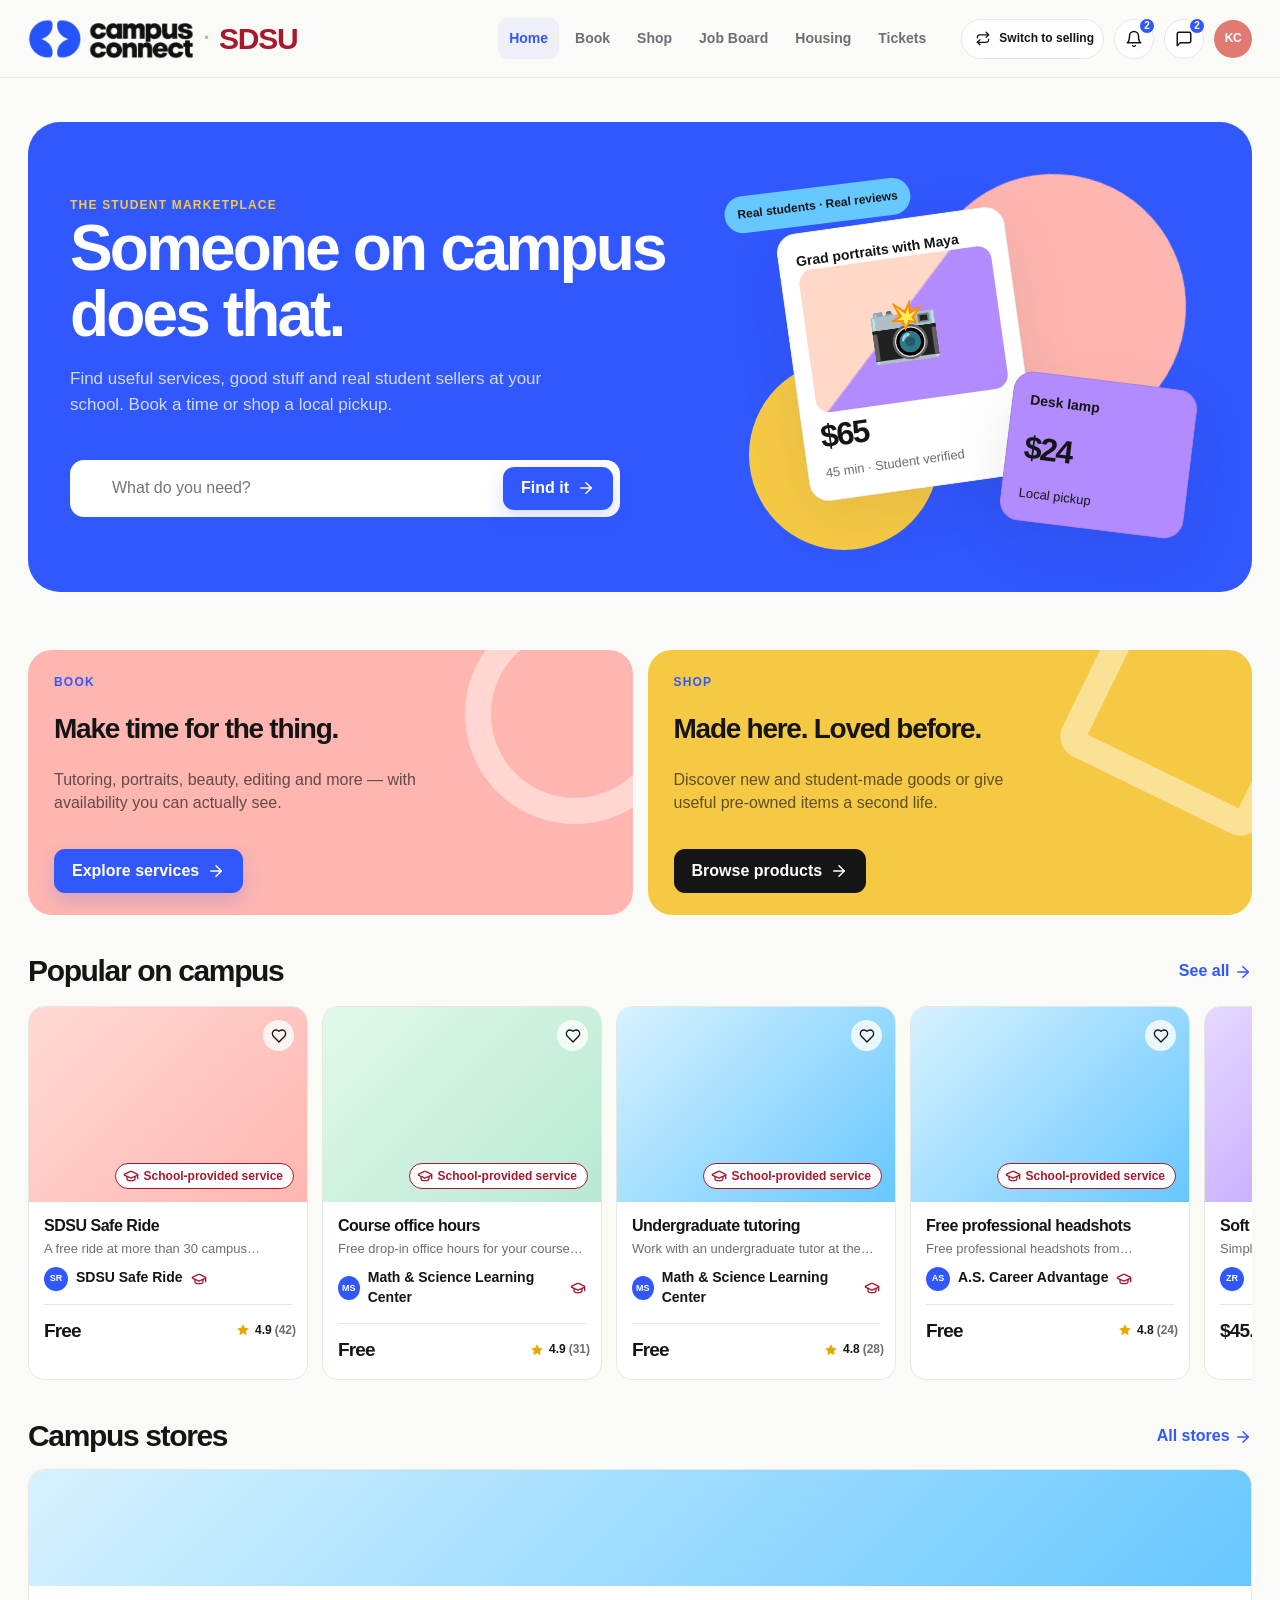
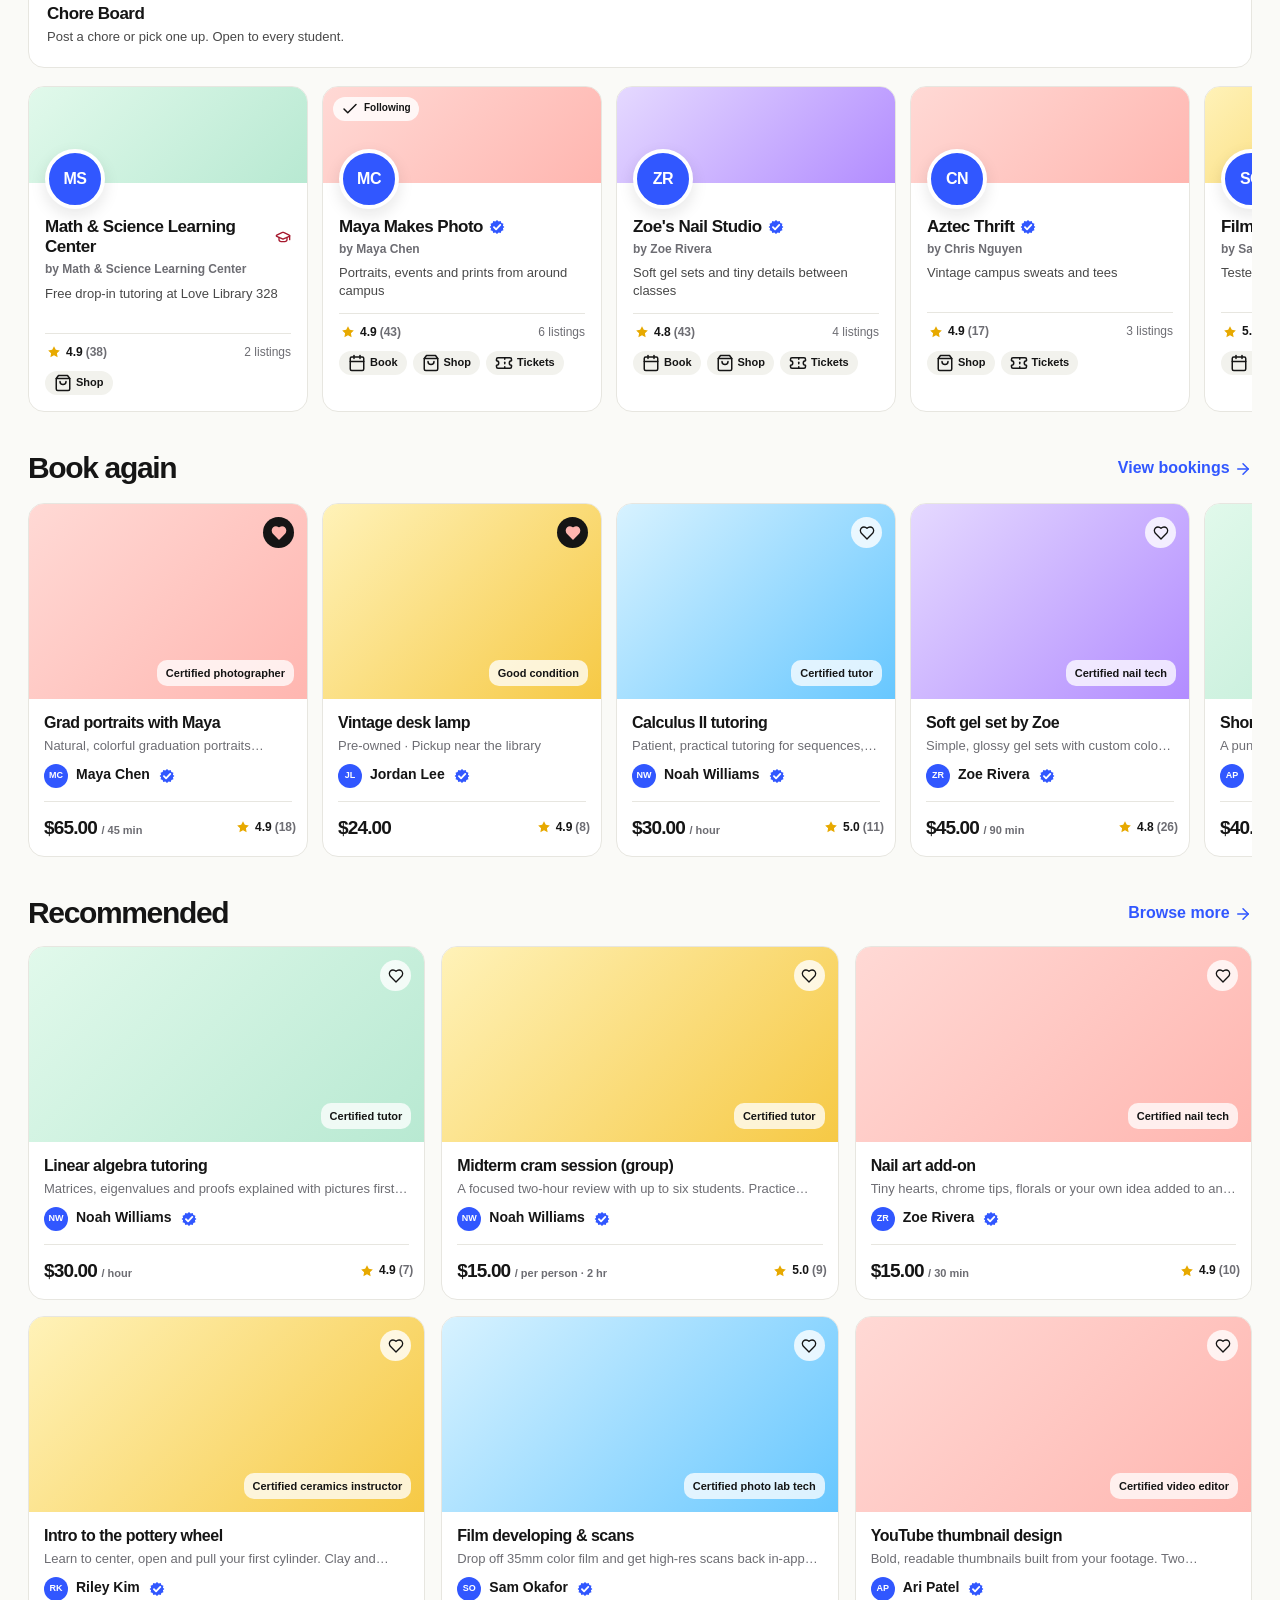
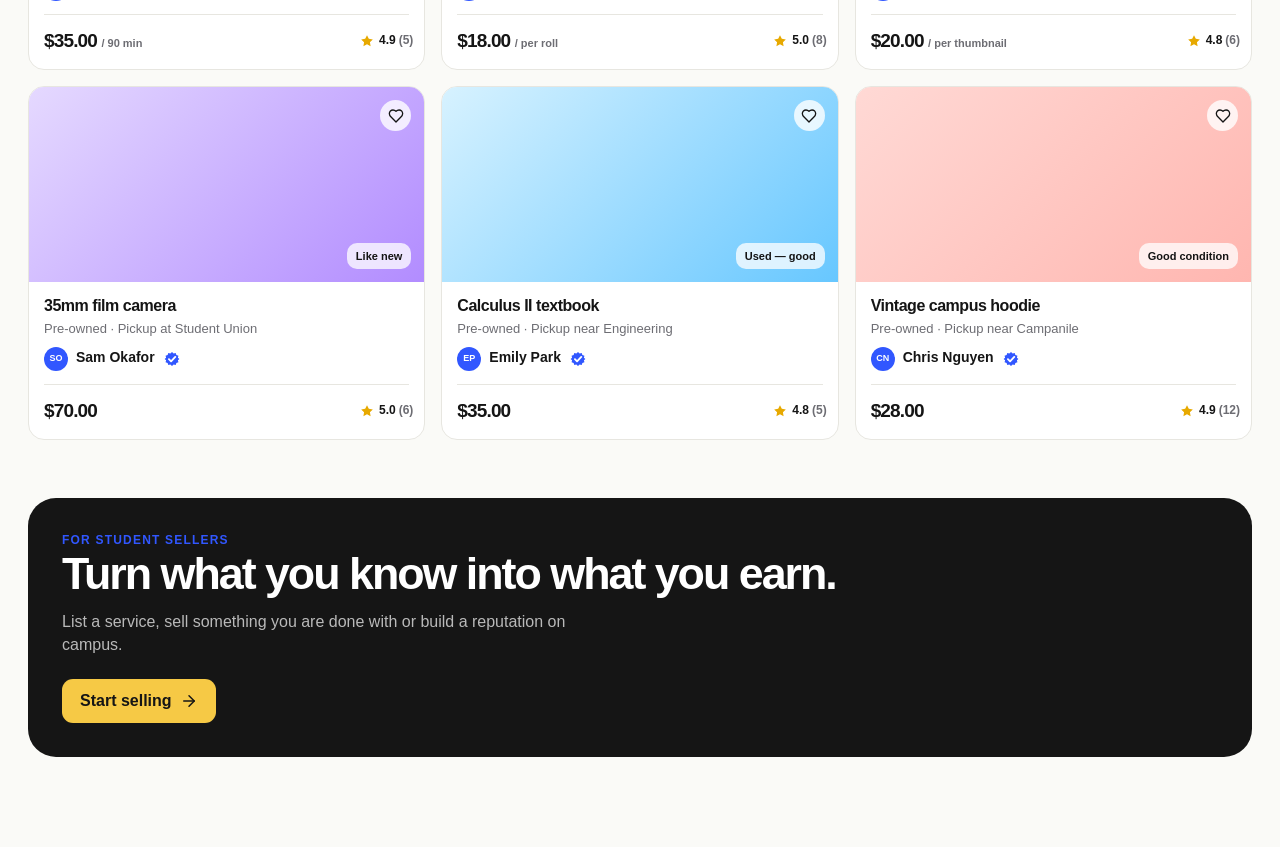
==== commit 68d1b2a2: "lots of updates" ====
--- a/index.html
+++ b/index.html
@@ -5,7 +5,7 @@
     <meta name="viewport" content="width=device-width, initial-scale=1.0" />
     <meta name="theme-color" content="#3157ff" />
     <title>Campus Connect — Prototype</title>
-    <link rel="stylesheet" href="styles.css?v=aztec-sections" />
+    <link rel="stylesheet" href="styles.css?v=housing-cubbies" />
   </head>
   <body data-mode="buyer">
     <div class="app-shell">
@@ -13,12 +13,9 @@
 
       <header class="desktop-header">
         <button class="brand-button" data-action="go-home" aria-label="Campus Connect home, SDSU">
-          <span class="brand-mark" aria-hidden="true"><span></span><span></span></span>
-          <span class="brand-wordmark-group">
-            <span class="brand-wordmark">campus connect</span>
-            <span class="brand-campus-separator" aria-hidden="true">·</span>
-            <img class="brand-campus-logo" src="sdsu-logo.svg" alt="SDSU" width="56" height="19" />
-          </span>
+          <img class="brand-logo" src="campus-connect-logo.png" alt="" />
+          <span class="brand-campus-separator" aria-hidden="true">·</span>
+          <img class="brand-campus-logo" src="sdsu-logo.svg" alt="SDSU" width="120" height="40" />
           <span class="seller-hub-tag seller-only">Seller Hub</span>
         </button>
 
@@ -35,8 +32,9 @@
             <button class="nav-link" data-view="home">Home</button>
             <button class="nav-link" data-view="book">Book</button>
             <button class="nav-link" data-view="shop">Shop</button>
-            <button class="nav-link" data-view="stores">Stores</button>
-            <button class="nav-link" data-view="deals">Aztec Deals</button>
+            <button class="nav-link" data-view="jobs">Job Board</button>
+            <button class="nav-link" data-view="housing">Housing</button>
+            <button class="nav-link" data-view="tickets">Tickets</button>
           </nav>
         </div>
 
@@ -63,14 +61,16 @@
         <button class="mobile-nav-link" data-view="home"><span class="icon" data-icon="home" aria-hidden="true"></span><span>Home</span></button>
         <button class="mobile-nav-link" data-view="book"><span class="icon" data-icon="calendar" aria-hidden="true"></span><span>Book</span></button>
         <button class="mobile-nav-link" data-view="shop"><span class="icon" data-icon="bag" aria-hidden="true"></span><span>Shop</span></button>
-        <button class="mobile-nav-link" data-view="stores"><span class="icon" data-icon="store" aria-hidden="true"></span><span>Stores</span></button>
-        <button class="mobile-nav-link" data-view="deals"><span class="icon" data-icon="ticket" aria-hidden="true"></span><span>Deals</span></button>
+        <button class="mobile-nav-link" data-view="jobs"><span class="icon" data-icon="briefcase" aria-hidden="true"></span><span>Jobs</span></button>
+        <button class="mobile-nav-link" data-view="housing"><span class="icon" data-icon="bed" aria-hidden="true"></span><span>Housing</span></button>
+        <button class="mobile-nav-link" data-view="tickets"><span class="icon" data-icon="ticket" aria-hidden="true"></span><span>Tickets</span></button>
       </nav>
     </div>
 
     <div id="modal-root"></div>
-    <script src="icons.js?v=handshake2"></script>
-    <script src="app.js?v=aztec-sections"></script>
-    <script src="seller.js?v=order-panel"></script>
+    <script src="qr.js?v=ticket-qr"></script>
+    <script src="icons.js?v=ticket-plane"></script>
+    <script src="app.js?v=housing-cubbies"></script>
+    <script src="seller.js?v=ticket-pass"></script>
   </body>
 </html>
--- a/styles.css
+++ b/styles.css
@@ -67,26 +67,9 @@
   font-weight: 800;
   letter-spacing: -0.04em;
 }
-.brand-wordmark-group { display: inline-flex; align-items: center; gap: 8px; min-width: 0; }
-.brand-wordmark { font-size: 17px; white-space: nowrap; }
+.brand-logo { display: block; height: 40px; width: auto; }
 .brand-campus-separator { color: #b8b8bc; font-size: 22px; font-weight: 900; line-height: 1; transform: translateY(-1px); }
-.brand-campus-logo { display: block; flex: 0 0 auto; width: auto; height: 19px; }
-.brand-mark {
-  position: relative;
-  display: inline-block;
-  width: 29px;
-  height: 25px;
-}
-.brand-mark span {
-  position: absolute;
-  top: 2px;
-  width: 21px;
-  height: 21px;
-  border: 6px solid var(--cobalt);
-  border-radius: 50%;
-}
-.brand-mark span:first-child { left: 0; }
-.brand-mark span:last-child { right: 0; background: var(--warm-white); }
+.brand-campus-logo { display: block; flex: 0 0 auto; width: auto; height: 40px; }
 
 .global-search {
   display: flex;
@@ -315,7 +298,7 @@
 .home-scroll-row { display: flex; flex-wrap: nowrap; gap: 14px; overflow-x: auto; padding: 2px 2px 8px; scroll-snap-type: x mandatory; scrollbar-width: thin; scrollbar-color: #d4d3cd transparent; -webkit-overflow-scrolling: touch; }
 .home-scroll-row::-webkit-scrollbar { height: 6px; }
 .home-scroll-row::-webkit-scrollbar-thumb { border-radius: 999px; background: #d4d3cd; }
-.listing-scroll-row .listing-card, .listing-scroll-row .store-card { flex: 0 0 min(280px, 78vw); scroll-snap-align: start; }
+.listing-scroll-row .listing-card, .listing-scroll-row .store-card, .listing-scroll-row .board-card { flex: 0 0 min(280px, 78vw); scroll-snap-align: start; }
 .listing-card { position: relative; min-width: 0; overflow: hidden; border: 1px solid var(--line); border-radius: var(--radius-md); background: #fff; transition: transform .18s ease, box-shadow .18s ease, border-color .18s ease; }
 .listing-card > .save-button { position: absolute; top: 13px; right: 13px; z-index: 2; }
 .listing-card:hover { transform: translateY(-3px); border-color: #d4d3cd; box-shadow: var(--shadow-small); }
@@ -333,8 +316,9 @@
 .save-button.saved { background: var(--ink); color: #fff; }
 .visual-figure { align-self: center; margin-top: 4px; font-size: 74px; line-height: 1; filter: drop-shadow(0 7px 8px rgba(21,21,21,.14)); }
 .visual-caption { align-self: flex-end; margin-top: auto; max-width: 80%; padding: 7px 9px; border-radius: 10px; background: rgba(255,255,255,.76); color: var(--ink); font-size: 11px; font-weight: 900; line-height: 1.15; }
-.school-badge { display: inline-flex; align-items: center; gap: 5px; align-self: flex-end; margin-top: auto; max-width: 100%; min-height: 26px; padding: 0 10px 0 7px; border: 1.5px solid var(--sdsu-red); border-radius: 999px; background: #fff; color: var(--sdsu-red); font-size: 12px; font-weight: 800; line-height: 1; white-space: nowrap; }
-.school-badge .icon-school { width: 16px; height: 16px; flex: 0 0 16px; color: var(--sdsu-red); }
+.school-badge, .agent-badge { display: inline-flex; align-items: center; gap: 5px; align-self: flex-end; margin-top: auto; max-width: 100%; min-height: 26px; padding: 0 10px 0 7px; border: 1.5px solid var(--sdsu-red); border-radius: 999px; background: #fff; color: var(--sdsu-red); font-size: 12px; font-weight: 800; line-height: 1; white-space: nowrap; }
+.school-badge .icon-school, .agent-badge .icon-home { width: 16px; height: 16px; flex: 0 0 16px; color: var(--sdsu-red); }
+.detail-visual > .agent-badge { position: absolute; top: 16px; left: 16px; margin: 0; }
 .school-badge.inline { align-self: center; margin-top: 0; }
 .school-badge.compact { align-self: center; margin: 0; min-height: 0; padding: 0; border: 0; border-radius: 0; background: transparent; }
 .seller-hero .school-badge.inline { margin-bottom: 8px; }
@@ -397,6 +381,99 @@
 .shop-type-tabs { display: grid; grid-template-columns: .72fr 1.35fr 1.35fr; gap: 10px; margin-bottom: 12px; }
 .book-tabs { margin-bottom: 12px; background: transparent; }
 .book-tablist { display: grid; grid-template-columns: repeat(3, minmax(0, 1fr)); position: relative; z-index: 1; margin-bottom: -1px; background: transparent; }
+.section-chore-board { margin-top: 28px; margin-bottom: 8px; }
+.chore-board-card { overflow: hidden; border: 1px solid var(--line); border-radius: var(--radius-md); background: #fff; transition: transform .18s ease, box-shadow .18s ease, border-color .18s ease; }
+.chore-board-card:hover { transform: translateY(-3px); border-color: #d4d3cd; box-shadow: var(--shadow-small); }
+.chore-board-button { display: block; width: 100%; padding: 0; border: 0; background: transparent; color: inherit; text-align: left; cursor: pointer; }
+.chore-board-banner { display: block; height: 116px; background: linear-gradient(135deg, #d7f2ff, var(--sky)); }
+.chore-board-body { display: grid; gap: 4px; padding: 18px 18px 20px; }
+.chore-board-name { font-size: 17px; font-weight: 900; letter-spacing: -.03em; line-height: 1.2; }
+.chore-board-tagline { color: rgba(21,21,21,.78); font-size: 13px; line-height: 1.4; }
+.board-grid { display: grid; grid-template-columns: repeat(auto-fill, minmax(240px, 1fr)); gap: 16px; }
+.board-card { overflow: hidden; border: 1px solid var(--line); border-radius: var(--radius-md); background: #fff; transition: transform .18s ease, box-shadow .18s ease, border-color .18s ease; }
+.board-card:hover { transform: translateY(-3px); border-color: #d4d3cd; box-shadow: var(--shadow-small); }
+.board-card-button { display: block; width: 100%; padding: 0; border: 0; background: transparent; color: inherit; text-align: left; cursor: pointer; }
+.board-card-visual { display: grid; place-items: center; height: 148px; }
+.board-card-visual.coral { background: linear-gradient(135deg, #ffd9d5, var(--coral)); }
+.board-card-visual.lilac { background: linear-gradient(135deg, #e5d9ff, var(--lilac)); }
+.board-card-visual.butter { background: linear-gradient(135deg, #fff2b8, var(--butter)); }
+.board-card-visual.sky { background: linear-gradient(135deg, #d7f2ff, var(--sky)); }
+.board-card-visual.mint { background: linear-gradient(135deg, #e1f9eb, var(--mint)); }
+.board-card-emoji { font-size: 58px; line-height: 1; filter: drop-shadow(0 8px 10px rgba(21, 21, 21, .12)); }
+.board-card-body { display: grid; gap: 4px; padding: 14px 16px 16px; }
+.board-card-kicker { font-size: 11px; font-weight: 800; letter-spacing: .06em; text-transform: uppercase; color: var(--cobalt); }
+.board-card-title { font-size: 17px; font-weight: 900; letter-spacing: -.03em; line-height: 1.2; }
+.board-card-meta { color: var(--muted); font-size: 13px; line-height: 1.4; }
+.board-card-price { margin-top: 8px; font-size: 16px; font-weight: 900; letter-spacing: -.03em; }
+.board-card-static:hover { transform: none; border-color: var(--line); box-shadow: none; }
+.board-card-face { display: block; }
+.board-card-summary { color: rgba(21,21,21,.78); font-size: 13px; line-height: 1.45; }
+.ticket-card .board-card-summary { display: -webkit-box; -webkit-box-orient: vertical; -webkit-line-clamp: 2; overflow: hidden; }
+.ticket-detail-when { margin: 0 0 8px; color: var(--muted); font-size: 15px; }
+.ticket-detail-price { margin: 4px 0 10px; font-size: 22px; font-weight: 900; letter-spacing: -.03em; }
+.board-card.is-selected { border-color: var(--cobalt); box-shadow: 0 0 0 3px rgba(49, 87, 255, .12); }
+.tickets-layout { display: grid; grid-template-columns: minmax(0, 1fr) minmax(280px, 380px); gap: 16px; align-items: start; }
+.tickets-main .browse-header { margin-bottom: 18px; }
+.ticket-chat { position: sticky; top: 92px; display: flex; flex-direction: column; height: calc(100vh - 116px); max-height: calc(100vh - 116px); min-height: 320px; overflow: hidden; border: 1px solid var(--line); border-radius: 23px; background: #fff; }
+.ticket-chat .chat-header,
+.ticket-chat .ticket-post-form,
+.ticket-chat .chat-composer { flex: 0 0 auto; }
+.ticket-chat .chat-messages { flex: 1 1 auto; min-height: 0; overflow-y: auto; }
+.chat-header.ticket-chat-header { display: grid; gap: 10px; align-items: stretch; }
+.ticket-chat-top { display: flex; align-items: center; justify-content: space-between; gap: 8px; }
+.ticket-chat-mark { display: grid; place-items: center; width: 22px; height: 22px; }
+.chat-person .ticket-chat-mark,
+.chat-person .ticket-chat-mark .svg-icon { color: var(--cobalt); }
+.ticket-chat-mark .svg-icon { width: 22px; height: 22px; flex-basis: 22px; }
+.ticket-post-actions { flex-wrap: nowrap; gap: 6px; }
+.ticket-post-button { min-height: 28px; height: 28px; padding: 0 10px; border-radius: 999px; border-color: var(--cobalt); background: var(--cobalt); color: #fff; font-size: 12px; }
+.ticket-post-button:hover { border-color: var(--cobalt-dark); background: var(--cobalt-dark); color: #fff; }
+.ticket-post-button.is-open { border-color: var(--cobalt-dark); background: var(--cobalt-dark); color: #fff; }
+.ticket-chat-search { width: 100%; height: 36px; margin: 0; }
+.ticket-post-form { display: grid; gap: 10px; padding: 14px 18px; border-bottom: 1px solid var(--line); }
+.message.ticket-post { display: flex; align-items: center; gap: 12px; max-width: min(92%, 340px); }
+.ticket-post-copy { display: grid; gap: 4px; min-width: 0; flex: 1; }
+.ticket-post-name { font-size: 11px; font-weight: 800; }
+.message.them .ticket-post-name { color: var(--cobalt); }
+.message.me .ticket-post-name { color: rgba(255,255,255,.82); }
+.ticket-dm-button { display: inline-grid; place-items: center; flex: 0 0 auto; width: 32px; height: 32px; min-height: 32px; padding: 0; border: 1px solid var(--cobalt); border-radius: 999px; background: var(--cobalt); color: #fff; cursor: pointer; }
+.ticket-dm-button .svg-icon { width: 15px; height: 15px; flex-basis: 15px; }
+.ticket-dm-button:hover { border-color: var(--cobalt-dark); background: var(--cobalt-dark); }
+.message.me .ticket-dm-button { border: 0; background: #fff; color: var(--cobalt); }
+.ticket-chat .chat-header .back-button { flex: 0 0 auto; }
+.job-post-form { margin-bottom: 22px; }
+.job-post-form h3 { margin-bottom: 6px; }
+.board-detail { display: grid; gap: 8px; max-width: 720px; }
+.board-detail-visual { display: grid; place-items: center; min-height: 220px; border-radius: 28px; }
+.board-detail-visual .board-card-emoji { font-size: 88px; }
+.board-facts { display: grid; gap: 10px; margin: 18px 0; }
+.board-fact { display: flex; justify-content: space-between; gap: 16px; padding: 12px 0; border-top: 1px solid var(--line); font-size: 14px; }
+.board-fact span { color: var(--muted); }
+.section-home-shelf .chore-board-card { margin-bottom: 16px; }
+.chore-post-button { background: var(--butter); color: var(--ink); box-shadow: none; }
+.chore-post-button:hover { background: #ffe17e; color: var(--ink); }
+.chore-board { padding: 16px; border: 1px solid #e6d7a4; border-radius: 26px; background: #fff8e6; box-shadow: inset 0 0 0 6px #fff, inset 0 0 0 7px #f3e7b8; }
+.chore-slip-grid { display: grid; grid-template-columns: repeat(auto-fill, minmax(300px, 1fr)); gap: 12px; }
+.chore-slip { display: flex; align-items: center; gap: 14px; width: 100%; min-height: 78px; padding: 10px 10px 10px 16px; border: 1.5px solid #d5d5d5; border-radius: 22px; background: #fff; color: var(--ink); text-align: left; cursor: pointer; }
+.chore-slip:hover { border-color: #bdbdbd; transform: translateY(-1px); box-shadow: 0 8px 18px rgba(21, 21, 21, .06); }
+.chore-slip:focus-visible { outline: 3px solid rgba(49, 87, 255, .35); outline-offset: 2px; }
+.chore-slip-price { flex: 0 0 auto; font-size: 28px; font-weight: 800; letter-spacing: -.04em; line-height: 1; }
+.chore-slip-copy { display: grid; gap: 2px; min-width: 0; flex: 1; }
+.chore-slip-title { font-size: 20px; font-weight: 800; letter-spacing: -.03em; line-height: 1.15; white-space: nowrap; overflow: hidden; text-overflow: ellipsis; }
+.chore-slip-meta { color: #8d8d8d; font-size: 13px; line-height: 1.3; white-space: nowrap; overflow: hidden; text-overflow: ellipsis; }
+.chore-slip-go { display: grid; place-items: center; flex: 0 0 58px; width: 58px; height: 58px; border-radius: 14px; background: var(--butter); color: var(--ink); }
+.chore-slip-go .svg-icon { width: 26px; height: 26px; flex-basis: 26px; color: var(--ink); }
+.chore-slip.is-quiet { background: #fff; }
+.chore-slip.is-quiet .chore-slip-go { background: #ececec; color: var(--ink); }
+.chore-slip.is-quiet .chore-slip-go .svg-icon { color: var(--ink); }
+.chore-board + .section { margin-top: 28px; }
+@media (max-width: 680px) {
+  .chore-slip-grid { grid-template-columns: 1fr; }
+  .chore-slip { gap: 10px; padding-left: 14px; }
+  .chore-slip-price { font-size: 24px; }
+  .chore-slip-title { font-size: 17px; }
+  .chore-slip-go { flex-basis: 48px; width: 48px; height: 48px; border-radius: 12px; }
+}
 .book-tab { border: 1px solid var(--line); border-radius: 22px 22px 0 0; min-height: 46px; padding: 12px 10px 10px; background: #ecebe6; color: var(--ink); font-size: 14px; font-weight: 800; line-height: 1.2; text-align: center; }
 .book-tab:hover { background: #e3e2dc; }
 .book-tab.active { background: #fff; color: var(--ink); border-bottom-color: #fff; }
@@ -435,9 +512,11 @@
 .detail-visual.lilac { background: linear-gradient(135deg, #e5d9ff, var(--lilac)); }
 .detail-visual.butter { background: linear-gradient(135deg, #fff2b8, var(--butter)); }
 .detail-visual.sky { background: linear-gradient(135deg, #d7f2ff, var(--sky)); }
+.detail-visual.mint { background: linear-gradient(135deg, #e1f9eb, var(--mint)); }
 .detail-figure { font-size: 180px; line-height: 1; filter: drop-shadow(0 18px 15px rgba(21,21,21,.14)); }
 .detail-copy { padding-top: 5px; }
 .detail-copy h1 { max-width: 650px; font-size: clamp(35px, 4vw, 58px); }
+.detail-copy .price { display: block; margin-top: 14px; font-size: 28px; }
 .detail-actions { display: flex; gap: 10px; margin: 23px 0; }
 .detail-actions .primary-button { flex: 1; }
 .seller-card { display: flex; align-items: center; justify-content: space-between; gap: 14px; padding: 16px; border: 1px solid var(--line); border-radius: var(--radius-md); background: #fff; }
@@ -447,6 +526,11 @@
 .seller-sub { color: var(--muted); font-size: 12px; }
 .detail-block { padding: 24px 0; border-bottom: 1px solid var(--line); }
 .detail-block h3 { font-size: 20px; }
+.board-role { display: grid; grid-template-columns: minmax(0, 1fr) max-content; gap: 28px 36px; align-items: start; }
+.board-description p { margin: 8px 0 0; font-size: 15px; line-height: 1.55; }
+.board-facts { max-width: 380px; }
+.board-facts .info-row { margin: 10px 0; }
+.board-facts .info-row:first-of-type { margin-top: 10px; }
 .info-row { display: flex; align-items: flex-start; gap: 12px; margin: 14px 0; }
 .info-row .trust-icon { display: grid; place-items: center; width: 30px; height: 30px; flex-basis: 30px; border-radius: 9px; color: var(--cobalt); }
 .info-row .trust-icon .svg-icon { display: block; }
@@ -529,6 +613,22 @@
 .store-card-banner.butter, .store-hero-banner.butter { background: linear-gradient(135deg, #fff2b8, var(--butter)); }
 .store-card-banner.sky, .store-hero-banner.sky { background: linear-gradient(135deg, #d7f2ff, var(--sky)); }
 .store-card-banner.mint, .store-hero-banner.mint { background: linear-gradient(135deg, #e1f9eb, var(--mint)); }
+.housing-partner { margin-top: 28px; }
+.housing-partner-button { position: relative; display: grid; grid-template-columns: minmax(0, 1fr) auto; gap: 28px; align-items: center; width: 100%; padding: 26px 28px; overflow: hidden; border: 0; border-radius: 24px; background: var(--butter); color: var(--ink); text-align: left; transition: transform .18s ease; }
+.housing-partner-button:hover { transform: translateY(-2px); }
+.housing-partner-button::after { content: ""; position: absolute; z-index: 0; top: -72px; right: -36px; width: 180px; height: 180px; border: 26px solid rgba(255,255,255,.5); border-radius: 28px; transform: rotate(18deg); pointer-events: none; }
+.housing-partner-copy, .housing-partner-aside { position: relative; z-index: 1; }
+.housing-partner-name { display: block; margin: 4px 0 8px; font-size: clamp(28px, 3vw, 40px); font-weight: 900; letter-spacing: -.04em; line-height: 1.05; }
+.housing-partner-tagline { display: block; max-width: 40em; color: rgba(21,21,21,.72); font-size: 15px; line-height: 1.45; }
+.housing-partner-steps { display: flex; flex-wrap: wrap; gap: 8px; margin-top: 16px; }
+.housing-partner-steps span { display: inline-flex; align-items: center; gap: 6px; min-height: 32px; padding: 0 12px; border-radius: 999px; background: rgba(255,255,255,.74); font-size: 13px; font-weight: 800; }
+.housing-partner-steps .svg-icon { width: 14px; height: 14px; flex: 0 0 14px; }
+.housing-partner-aside { display: grid; justify-items: end; gap: 4px; min-width: 148px; }
+.housing-partner-price { font-size: 32px; font-weight: 900; letter-spacing: -.05em; line-height: 1; }
+.housing-partner-price small { font-size: 13px; font-weight: 800; letter-spacing: 0; }
+.housing-partner-aside .rating { font-size: 13px; }
+.housing-partner-go { display: inline-flex; align-items: center; gap: 6px; margin-top: 8px; font-size: 14px; font-weight: 900; }
+.housing-partner-go .svg-icon { width: 16px; height: 16px; }
 .store-card-logo.coral, .store-hero-logo.coral, .store-logo-small.coral { background: #ffe9e6; }
 .store-card-logo.lilac, .store-hero-logo.lilac, .store-logo-small.lilac { background: #efe7ff; }
 .store-card-logo.butter, .store-hero-logo.butter, .store-logo-small.butter { background: #fff6d4; }
@@ -674,7 +774,7 @@
 .seller-hero .verified-pill, .seller-hero-preview .verified-pill { margin-bottom: 8px; }
 .store-hero-kicker { display: flex; align-items: center; gap: 8px; flex-wrap: wrap; margin-bottom: 6px; font-size: 13px; font-weight: 800; }
 .quick-actions { display: grid; grid-template-columns: 1fr 1fr; gap: 10px; }
-.profile-help-grid { margin-top: 17px; grid-template-columns: repeat(4, minmax(0, 1fr)); }
+.profile-help-grid { margin-top: 17px; grid-template-columns: repeat(auto-fit, minmax(150px, 1fr)); }
 .settings-page > .page-top-row { align-items: flex-start; flex-wrap: wrap; }
 .settings-layout { display: grid; grid-template-columns: 280px minmax(0, 1fr); min-height: 520px; overflow: hidden; border: 1px solid var(--line); border-radius: 23px; background: #fff; }
 .settings-nav { display: flex; flex-direction: column; gap: 6px; padding: 12px; border-right: 1px solid var(--line); }
@@ -834,8 +934,8 @@
   .hero-art { min-height: 300px; }
   .listing-grid { grid-template-columns: repeat(2, minmax(0, 1fr)); }
   .listing-grid-recommended { grid-template-columns: repeat(2, minmax(0, 1fr)); }
-  .listing-scroll-row .listing-card, .listing-scroll-row .store-card { flex-basis: min(280px, 44vw); }
-  .detail-layout, .checkout-layout { grid-template-columns: 1fr; gap: 25px; }
+  .listing-scroll-row .listing-card, .listing-scroll-row .store-card, .listing-scroll-row .board-card { flex-basis: min(280px, 44vw); }
+  .detail-layout, .checkout-layout, .board-role { grid-template-columns: 1fr; gap: 25px; }
   .detail-gallery, .summary-card { position: static; }
   .detail-visual { min-height: 350px; }
   .profile-top { grid-template-columns: 1fr; }
@@ -851,16 +951,15 @@
   body { padding-bottom: 72px; }
   body[data-mode="seller"] { padding-bottom: 0; }
   .desktop-header { position: relative; grid-template-columns: auto 1fr auto; min-height: 67px; padding: 12px 16px; }
-  .brand-wordmark { font-size: 15px; }
-  .brand-campus-logo { height: 16px; }
-  .brand-wordmark-group { gap: 6px; }
+  .brand-logo { height: 32px; }
+  .brand-campus-logo { height: 32px; }
   .brand-campus-separator { font-size: 18px; }
   .desktop-header { padding-bottom: 12px; }
   .header-actions { gap: 6px; }
   .header-actions .icon-button { width: 36px; height: 36px; }
   .avatar-small { width: 36px; height: 36px; }
   main { width: calc(100% - 32px); padding-top: 25px; padding-bottom: 35px; }
-  .mobile-bottom-nav { position: fixed; z-index: 50; left: 0; right: 0; bottom: 0; display: grid; grid-template-columns: repeat(5, 1fr); padding: 8px 8px max(8px, env(safe-area-inset-bottom)); background: rgba(250,250,247,.96); border-top: 1px solid var(--line); backdrop-filter: blur(18px); }
+  .mobile-bottom-nav { position: fixed; z-index: 50; left: 0; right: 0; bottom: 0; display: grid; grid-template-columns: repeat(6, 1fr); padding: 8px 6px max(8px, env(safe-area-inset-bottom)); background: rgba(250,250,247,.96); border-top: 1px solid var(--line); backdrop-filter: blur(18px); }
   .mobile-nav-link { display: grid; place-items: center; gap: 3px; padding: 5px 0; font-size: 10px; color: var(--muted); }
   .mobile-nav-link.active { color: var(--cobalt); }
   .mobile-nav-link .svg-icon { transform: scale(.92); }
@@ -879,7 +978,10 @@
   .listing-grid { gap: 10px; }
   .listing-grid-recommended { grid-template-columns: 1fr; }
   .home-scroll-row { gap: 10px; }
-  .listing-scroll-row .listing-card, .listing-scroll-row .store-card { flex-basis: min(78vw, 260px); }
+  .housing-partner-button { grid-template-columns: 1fr; gap: 16px; padding: 22px 20px; }
+  .housing-partner-button::after { display: none; }
+  .housing-partner-aside { justify-items: start; }
+  .listing-scroll-row .listing-card, .listing-scroll-row .store-card, .listing-scroll-row .board-card { flex-basis: min(78vw, 260px); }
   .listing-visual { min-height: 145px; }
   .visual-figure { font-size: 56px; }
   .listing-body { padding: 12px; }
@@ -911,6 +1013,8 @@
   .lists-panel { padding: 16px; }
   .lists-panel-header .button-row { width: 100%; }
   .lists-panel-header .primary-button { flex: 1; }
+  .tickets-layout { grid-template-columns: 1fr; }
+  .chat-panel.ticket-chat { position: static; height: 70vh; max-height: 70vh; min-height: 0; }
   .inbox-layout { display: block; min-height: 0; }
   .conversation-list { border-right: 0; border-bottom: 1px solid var(--line); }
   .conversation-row { display: none; }
@@ -1668,3 +1772,22 @@
   .listing-manage { grid-template-columns: 1fr; }
   .listing-manage-actions { justify-content: flex-start; flex-wrap: wrap; }
 }
+
+.ticket-pass { display: grid; grid-template-columns: minmax(0, 1fr) 168px; gap: 20px; align-items: center; margin-top: 18px; padding: 18px; border: 1px solid var(--line); border-radius: 20px; background: #fff; text-align: left; }
+.ticket-pass h2 { margin: 0 0 6px; font-size: 22px; }
+.ticket-pass p { margin: 0 0 8px; }
+.ticket-pass-code { font-size: 18px; font-weight: 900; letter-spacing: .08em; }
+.ticket-pass-qr { display: grid; place-items: center; padding: 8px; border-radius: 12px; background: #fff; }
+.ticket-qr { width: 148px; height: 148px; fill: var(--ink); }
+.ticket-pass.is-used { opacity: .72; }
+.ticket-pass.is-used .ticket-qr { fill: var(--muted); }
+.scan-layout { display: grid; grid-template-columns: minmax(0, 1.1fr) minmax(260px, .9fr); gap: 24px; align-items: start; }
+.scan-stage { display: grid; gap: 12px; justify-items: start; padding: 16px; border: 1px solid var(--line); border-radius: 20px; background: #fff; }
+.scan-video { width: min(100%, 420px); aspect-ratio: 4 / 3; border-radius: 16px; background: #111; object-fit: cover; }
+.scan-result { margin-top: 16px; padding: 14px; border-radius: 14px; }
+.scan-result p { margin: 4px 0 0; }
+.scan-result.is-valid { background: #e7f8ee; color: #146c43; }
+.scan-result.is-used { background: #fff4f4; color: var(--danger); }
+@media (max-width: 800px) {
+  .ticket-pass, .scan-layout { grid-template-columns: 1fr; }
+}
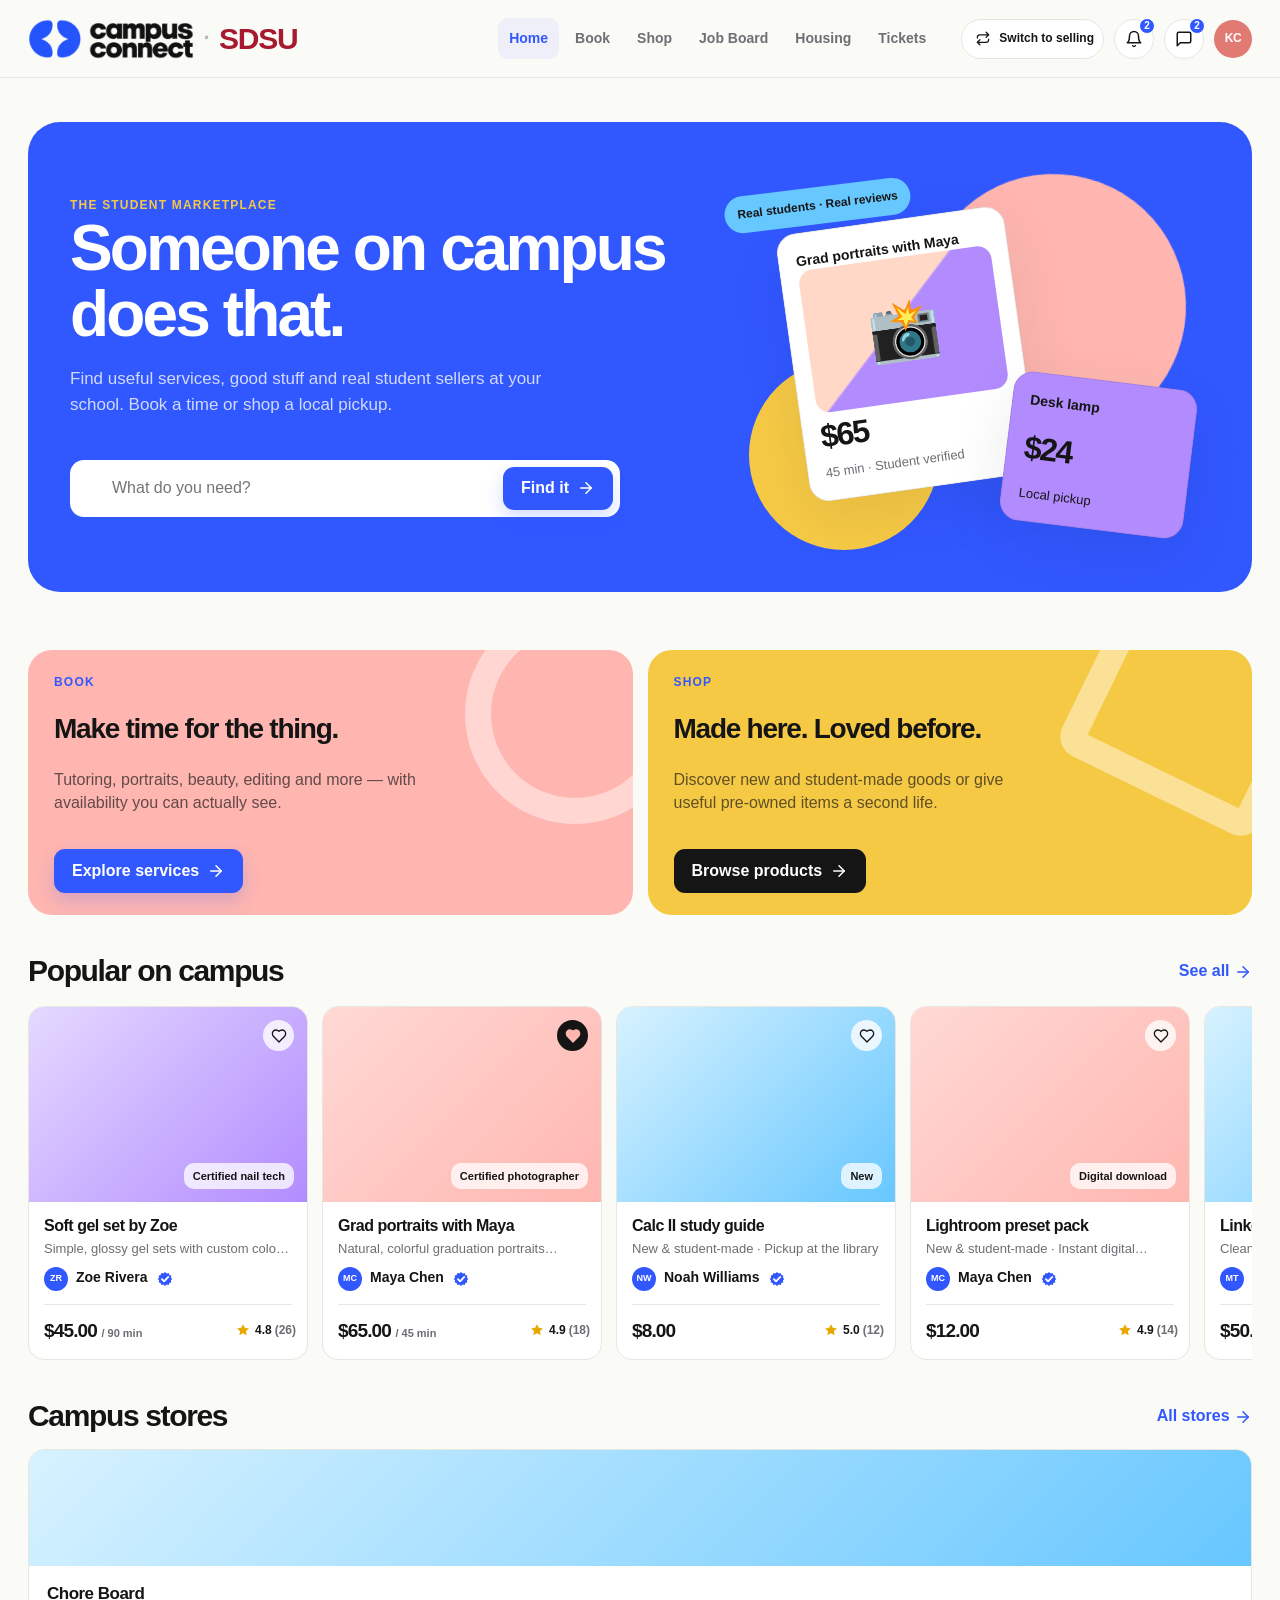
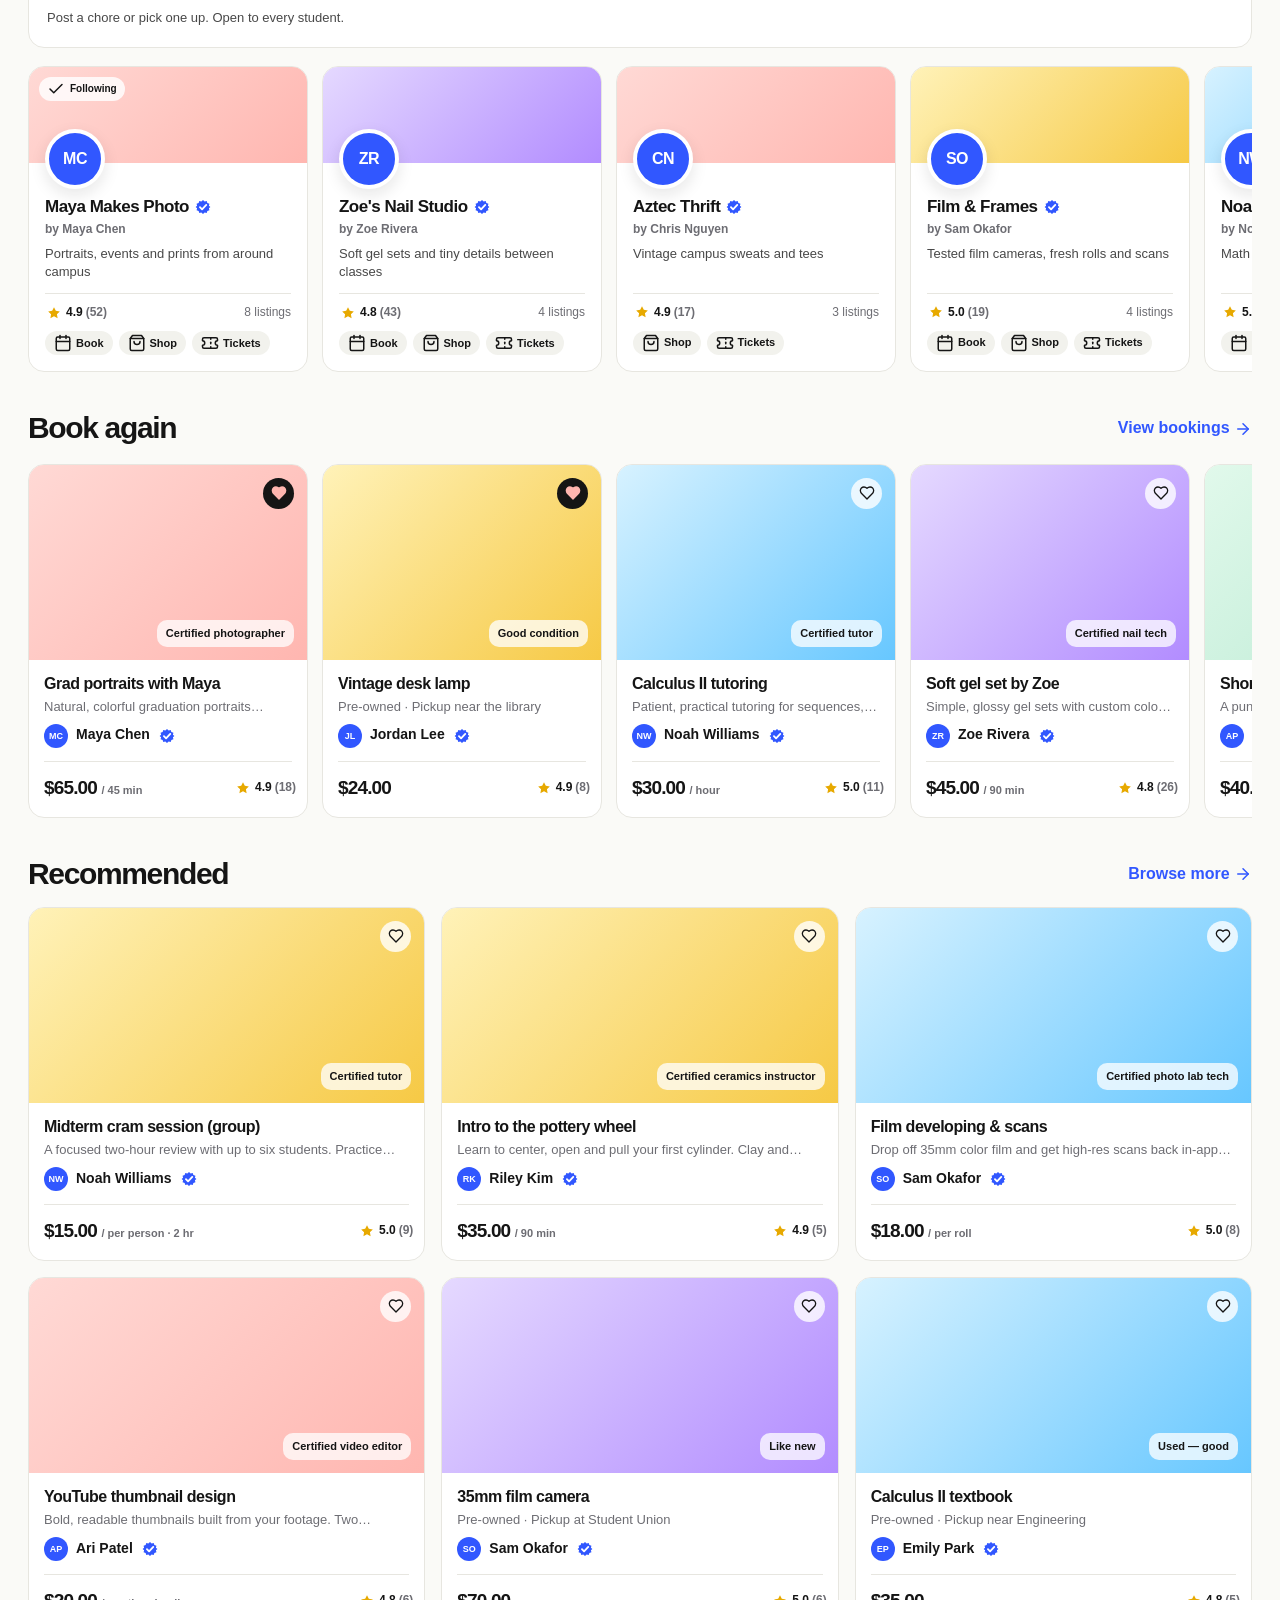
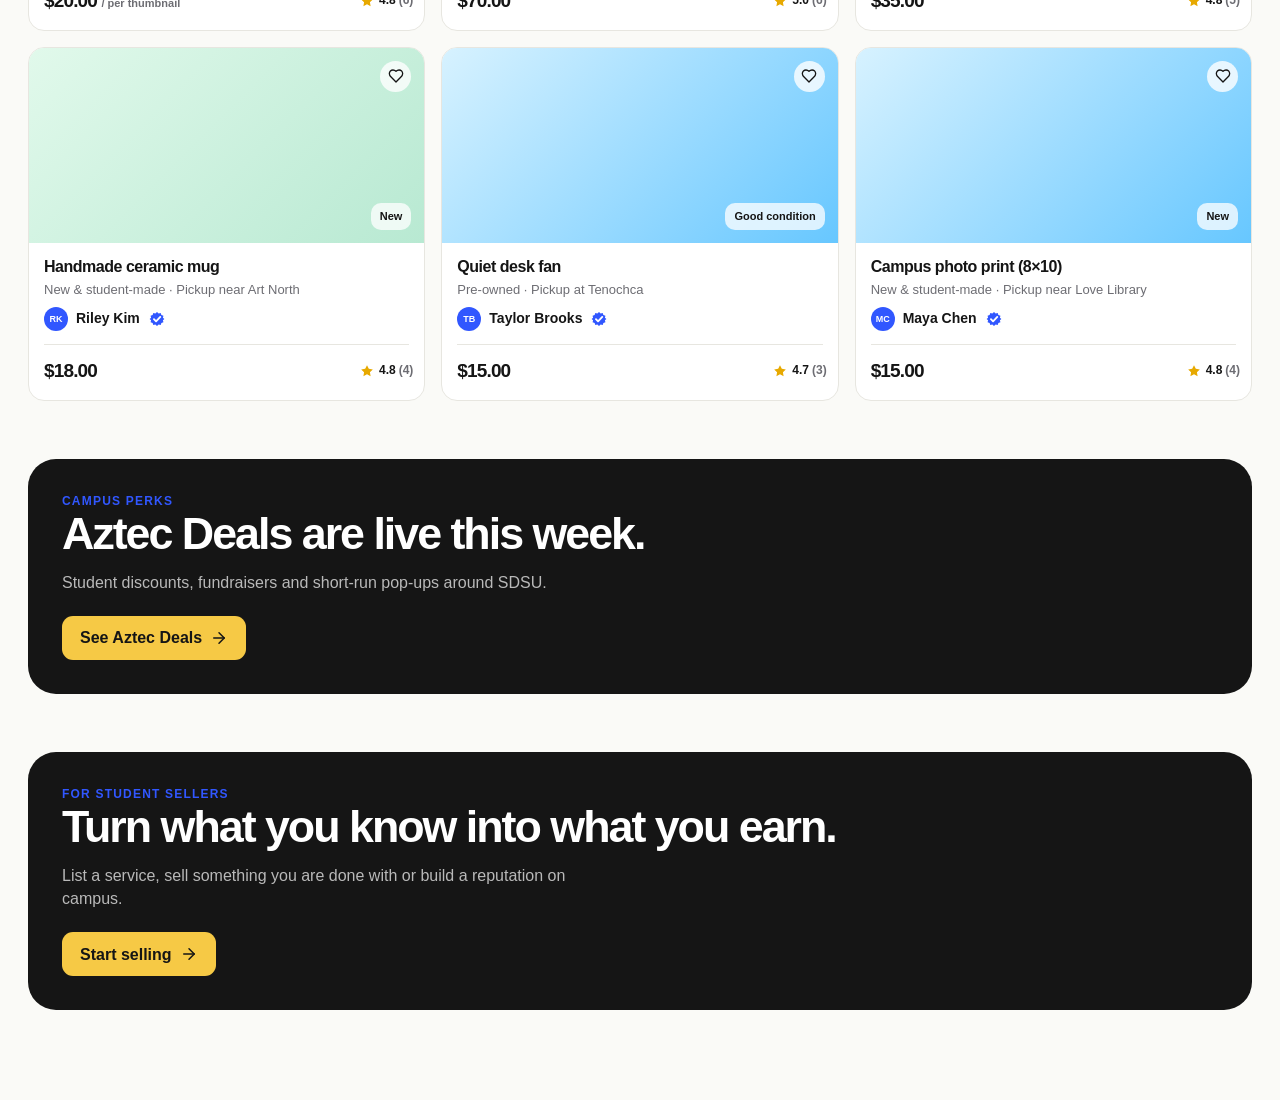
==== commit 8a8d5340: "Fable 5 Cleanup" ====
--- a/index.html
+++ b/index.html
@@ -5,7 +5,8 @@
     <meta name="viewport" content="width=device-width, initial-scale=1.0" />
     <meta name="theme-color" content="#3157ff" />
     <title>Campus Connect — Prototype</title>
-    <link rel="stylesheet" href="styles.css?v=housing-cubbies" />
+    <link rel="stylesheet" href="shared/base.css" />
+    <link rel="stylesheet" href="buyer/buyer.css" />
   </head>
   <body data-mode="buyer">
     <div class="app-shell">
@@ -16,19 +17,10 @@
           <img class="brand-logo" src="campus-connect-logo.png" alt="" />
           <span class="brand-campus-separator" aria-hidden="true">·</span>
           <img class="brand-campus-logo" src="sdsu-logo.svg" alt="SDSU" width="120" height="40" />
-          <span class="seller-hub-tag seller-only">Seller Hub</span>
         </button>
 
         <div class="header-navs">
-          <nav class="desktop-nav seller-only" aria-label="Seller navigation">
-            <button class="nav-link" data-view="seller-dashboard">Dashboard</button>
-            <button class="nav-link nav-link-with-badge" data-view="seller-orders">Orders<span class="nav-badge seller-orders-badge"></span></button>
-            <button class="nav-link" data-view="seller-listings">Listings</button>
-            <button class="nav-link" data-view="seller-stores">Stores</button>
-            <button class="nav-link" data-view="seller-analytics">Analytics</button>
-          </nav>
-
-          <nav class="desktop-nav buyer-only" aria-label="Primary navigation">
+          <nav class="desktop-nav" aria-label="Primary navigation">
             <button class="nav-link" data-view="home">Home</button>
             <button class="nav-link" data-view="book">Book</button>
             <button class="nav-link" data-view="shop">Shop</button>
@@ -43,21 +35,21 @@
             <span class="icon" data-icon="repeat" aria-hidden="true"></span><span class="mode-switch-label">Switch to selling</span>
           </button>
           <div class="header-popover-anchor">
-            <button type="button" class="icon-button notifications-nav-button" data-action="toggle-notifications" aria-label="Notifications, 2 unread" aria-expanded="false" aria-controls="notification-popover">
-              <span class="icon" data-icon="bell" aria-hidden="true"></span><span class="header-badge notification-badge">2</span>
+            <button type="button" class="icon-button notifications-nav-button" data-action="toggle-notifications" aria-label="Notifications" aria-expanded="false" aria-controls="notification-popover">
+              <span class="icon" data-icon="bell" aria-hidden="true"></span><span class="header-badge notification-badge" hidden></span>
             </button>
             <div id="notification-popover" class="notification-popover" role="dialog" aria-label="Notifications" hidden></div>
           </div>
-          <button type="button" class="icon-button inbox-nav-button messages-nav-button" data-view="inbox" aria-label="Messages, 2 unread">
-            <span class="icon" data-icon="chat" aria-hidden="true"></span><span class="header-badge inbox-badge">2</span>
+          <button type="button" class="icon-button inbox-nav-button messages-nav-button" data-view="inbox" aria-label="Messages">
+            <span class="icon" data-icon="chat" aria-hidden="true"></span><span class="header-badge inbox-badge" hidden></span>
           </button>
-          <button class="avatar avatar-small profile-nav-button" data-view="you" aria-label="Your profile">KC</button>
+          <button class="avatar avatar-small profile-nav-button" data-view="you" aria-label="Your profile"></button>
         </div>
       </header>
 
       <main id="app-main" tabindex="-1"></main>
 
-      <nav class="mobile-bottom-nav buyer-only" aria-label="Mobile navigation">
+      <nav class="mobile-bottom-nav" aria-label="Mobile navigation">
         <button class="mobile-nav-link" data-view="home"><span class="icon" data-icon="home" aria-hidden="true"></span><span>Home</span></button>
         <button class="mobile-nav-link" data-view="book"><span class="icon" data-icon="calendar" aria-hidden="true"></span><span>Book</span></button>
         <button class="mobile-nav-link" data-view="shop"><span class="icon" data-icon="bag" aria-hidden="true"></span><span>Shop</span></button>
@@ -68,9 +60,15 @@
     </div>
 
     <div id="modal-root"></div>
-    <script src="qr.js?v=ticket-qr"></script>
-    <script src="icons.js?v=ticket-plane"></script>
-    <script src="app.js?v=housing-cubbies"></script>
-    <script src="seller.js?v=ticket-pass"></script>
+    <script src="shared/qr.js"></script>
+    <script src="shared/icons.js"></script>
+    <script src="shared/utils.js"></script>
+    <script src="shared/mock-data.js"></script>
+    <script src="shared/api.js"></script>
+    <script src="shared/store.js"></script>
+    <script src="shared/ui.js"></script>
+    <script src="buyer/views.js"></script>
+    <script src="buyer/actions.js"></script>
+    <script src="shared/app.js"></script>
   </body>
 </html>
--- a/shared/base.css
+++ b/shared/base.css
@@ -0,0 +1,358 @@
+:root {
+  --cobalt: #3157ff;
+  --sdsu-red: #a6192e;
+  --cobalt-dark: #2341cf;
+  --warm-white: #fafaf7;
+  --ink: #151515;
+  --muted: #6d6d73;
+  --line: #e7e6e0;
+  --soft: #f2f2ed;
+  --coral: #ffb6b0;
+  --lilac: #b28cff;
+  --butter: #f6c945;
+  --sky: #67c7ff;
+  --mint: #b8e9d2;
+  --danger: #bd3d42;
+  --shadow: 0 18px 60px rgba(21, 21, 21, 0.08);
+  --shadow-small: 0 8px 26px rgba(21, 21, 21, 0.07);
+  --radius-lg: 24px;
+  --radius-md: 16px;
+  --radius-sm: 11px;
+  --max-width: 1240px;
+  font-family: Inter, ui-sans-serif, -apple-system, BlinkMacSystemFont, "Segoe UI", sans-serif;
+  color: var(--ink);
+  background: var(--warm-white);
+  font-synthesis: none;
+}
+
+* { box-sizing: border-box; }
+html { scroll-behavior: smooth; }
+body {
+  margin: 0;
+  background: var(--warm-white);
+  color: var(--ink);
+  line-height: 1.45;
+}
+button, input, textarea, select { font: inherit; }
+button { cursor: pointer; }
+button:focus-visible, input:focus-visible, textarea:focus-visible, select:focus-visible, a:focus-visible {
+  outline: 3px solid rgba(49, 87, 255, 0.35);
+  outline-offset: 3px;
+}
+a { color: inherit; text-decoration: none; }
+
+.app-shell { min-height: 100vh; }
+.desktop-header {
+  position: sticky;
+  top: 0;
+  z-index: 20;
+  display: grid;
+  grid-template-columns: auto 1fr auto;
+  align-items: center;
+  gap: 24px;
+  min-height: 78px;
+  padding: 14px max(28px, calc((100vw - var(--max-width)) / 2));
+  background: rgba(250, 250, 247, 0.92);
+  border-bottom: 1px solid rgba(231, 230, 224, 0.92);
+  backdrop-filter: blur(18px);
+}
+.brand-button {
+  display: inline-flex;
+  align-items: center;
+  gap: 10px;
+  border: 0;
+  padding: 0;
+  background: transparent;
+  color: var(--ink);
+  font-weight: 800;
+  letter-spacing: -0.04em;
+}
+.brand-logo { display: block; height: 40px; width: auto; }
+.brand-campus-separator { color: #b8b8bc; font-size: 22px; font-weight: 900; line-height: 1; transform: translateY(-1px); }
+.brand-campus-logo { display: block; flex: 0 0 auto; width: auto; height: 40px; }
+
+.global-search {
+  display: flex;
+  align-items: center;
+  gap: 10px;
+  min-width: 0;
+  height: 44px;
+  padding: 0 12px;
+  background: #fff;
+  border: 1px solid var(--line);
+  border-radius: 13px;
+  color: var(--muted);
+  transition: border-color .18s ease, box-shadow .18s ease;
+}
+.global-search:focus-within { border-color: var(--cobalt); box-shadow: 0 0 0 4px rgba(49, 87, 255, .1); }
+.global-search input { width: 100%; min-width: 0; border: 0; outline: 0; background: transparent; color: var(--ink); }
+.global-search input::placeholder { color: #95959a; }
+.global-search kbd { padding: 3px 6px; color: #8b8b91; font-size: 11px; border: 1px solid var(--line); border-radius: 6px; white-space: nowrap; }
+.header-navs { min-width: 0; display: flex; justify-content: flex-end; }
+.desktop-nav { display: flex; justify-content: flex-end; align-items: center; gap: 5px; }
+.nav-link, .mobile-nav-link {
+  position: relative;
+  border: 0;
+  background: transparent;
+  color: #6e6e73;
+  font-size: 14px;
+  font-weight: 700;
+}
+.nav-link { padding: 10px 11px; border-radius: 10px; }
+.nav-link:hover, .nav-link.active { background: #efeffa; color: var(--ink); }
+.nav-link.active { color: var(--cobalt); }
+.nav-link-with-badge { padding-right: 27px; }
+.nav-badge, .mobile-badge {
+  display: inline-flex;
+  align-items: center;
+  justify-content: center;
+  min-width: 16px;
+  height: 16px;
+  padding: 0 4px;
+  border-radius: 999px;
+  background: var(--cobalt);
+  color: #fff;
+  font-size: 10px;
+  font-weight: 800;
+}
+body[data-mode="seller"] .nav-badge,
+body[data-mode="seller"] .mobile-badge { background: var(--coral); color: var(--ink); }
+.nav-badge { position: absolute; top: 5px; right: 7px; }
+.header-actions { display: flex; align-items: center; gap: 10px; }
+.icon-button {
+  position: relative;
+  display: grid;
+  place-items: center;
+  width: 40px;
+  height: 40px;
+  border: 1px solid var(--line);
+  border-radius: 50%;
+  background: #fff;
+  color: var(--ink);
+}
+.icon-button:hover { background: var(--soft); }
+.inbox-nav-button.active, .messages-nav-button.active, .notifications-nav-button.active { border-color: var(--cobalt); background: #eef0ff; color: var(--cobalt); box-shadow: 0 0 0 3px rgba(49, 87, 255, .12); }
+.header-badge, .inbox-badge { position: absolute; top: -2px; right: -2px; display: inline-flex; align-items: center; justify-content: center; min-width: 16px; height: 16px; padding: 0 4px; border-radius: 999px; background: var(--cobalt); color: #fff; border: 1px solid #fff; font-size: 10px; font-weight: 800; line-height: 1; }
+body[data-mode="seller"] .header-badge,
+body[data-mode="seller"] .inbox-badge { background: var(--coral); color: var(--ink); }
+.header-badge:empty, .header-badge[hidden], .inbox-badge:empty, .inbox-badge[hidden] { display: none; }
+.header-popover-anchor { position: relative; }
+.notification-popover { position: absolute; z-index: 60; top: calc(100% + 10px); right: 0; width: min(360px, calc(100vw - 32px)); overflow: hidden; border: 1px solid var(--line); border-radius: 18px; background: #fff; box-shadow: var(--shadow); }
+.notification-popover-header { display: flex; align-items: flex-start; justify-content: space-between; gap: 12px; padding: 16px 16px 12px; border-bottom: 1px solid var(--line); }
+.notification-popover-header strong { display: block; font-size: 15px; }
+.notification-popover-list { display: grid; max-height: min(420px, 60vh); overflow: auto; }
+.notification-popover-row { display: flex; align-items: flex-start; gap: 11px; width: 100%; padding: 14px 16px; border: 0; border-bottom: 1px solid #f0f0eb; background: #fff; text-align: left; color: inherit; }
+.notification-popover-row:hover, .notification-popover-row.unread { background: #f4f5ff; }
+.notification-popover-row .activity-thumb { width: 40px; height: 40px; flex-basis: 40px; font-size: 18px; border-radius: 11px; }
+.notification-popover-copy { flex: 1; min-width: 0; }
+.notification-popover-top { display: flex; align-items: flex-start; justify-content: space-between; gap: 8px; }
+.notification-popover-top strong { font-size: 13px; line-height: 1.25; }
+.notification-popover-body { display: block; margin-top: 3px; font-size: 12px; line-height: 1.4; }
+.notification-popover-footer { display: flex; justify-content: flex-end; padding: 10px 12px; border-top: 1px solid var(--line); background: var(--warm-white); }
+.avatar {
+  display: inline-grid;
+  place-items: center;
+  border: 0;
+  border-radius: 50%;
+  background: #e07a72;
+  color: #fff;
+  font-weight: 800;
+  letter-spacing: -.03em;
+}
+.avatar-small { width: 38px; height: 38px; font-size: 12px; }
+.profile-nav-button { cursor: pointer; transition: box-shadow .16s ease, transform .16s ease; }
+.profile-nav-button:hover { transform: translateY(-1px); }
+.profile-nav-button.active { box-shadow: 0 0 0 3px #fff, 0 0 0 5px var(--cobalt); }
+
+.icon, .svg-icon {
+  display: inline-block;
+  width: 18px;
+  height: 18px;
+  flex: 0 0 18px;
+  vertical-align: middle;
+  color: inherit;
+}
+.svg-icon { overflow: visible; }
+.trust-icon .svg-icon { width: 18px; height: 18px; }
+.save-button .svg-icon { width: 16px; height: 16px; }
+.save-button.saved .svg-icon { color: var(--coral); }
+.save-button.saved .svg-icon path { fill: currentColor; stroke: currentColor; }
+.verified-check .icon-verified { width: 16px; height: 16px; flex-shrink: 0; color: var(--cobalt); }
+.verified-badge .icon-verified { width: 15px; height: 15px; flex-shrink: 0; color: var(--cobalt); }
+.primary-button .icon-verified { color: #fff; --verified-mark: var(--cobalt); }
+.trust-icon .icon-verified { width: 18px; height: 18px; color: var(--cobalt); }
+.success-mark .icon-verified { width: 36px; height: 36px; color: var(--cobalt); }
+.text-button .svg-icon, .ghost-button .svg-icon, .back-button .svg-icon, .primary-button .svg-icon, .secondary-button .svg-icon {
+  flex-shrink: 0;
+}
+.icon-button .svg-icon { width: 18px; height: 18px; }
+
+main { width: min(var(--max-width), calc(100% - 56px)); margin: 0 auto; padding: 44px 0 90px; }
+.mobile-bottom-nav { display: none; }
+.eyebrow { color: var(--cobalt); font-size: 12px; font-weight: 800; letter-spacing: .1em; text-transform: uppercase; }
+h1, h2, h3, h4, p { margin-top: 0; }
+h1, h2, h3, h4 { font-family: "Avenir Next", "Trebuchet MS", Inter, sans-serif; letter-spacing: -.045em; line-height: 1.04; }
+h1 { font-size: clamp(38px, 5vw, 70px); margin-bottom: 18px; }
+h2 { font-size: clamp(29px, 3.5vw, 46px); margin-bottom: 14px; }
+h3 { font-size: 23px; margin-bottom: 8px; }
+h4 { font-size: 17px; margin-bottom: 6px; }
+.lede { max-width: 610px; color: var(--muted); font-size: 17px; line-height: 1.6; }
+.muted { color: var(--muted); }
+.small { font-size: 13px; }
+.section { margin-top: 58px; }
+.section-header { display: flex; align-items: end; justify-content: space-between; gap: 20px; margin-bottom: 20px; }
+.section-header h2, .section-header h3 { margin-bottom: 0; }
+.section-header p { max-width: 420px; margin: 0; color: var(--muted); font-size: 14px; }
+.text-button { border: 0; background: transparent; color: var(--cobalt); font-weight: 800; padding: 8px 0; }
+.text-button:hover { color: var(--cobalt-dark); text-decoration: underline; }
+.visit-store-button, .visit-store-button .svg-icon { color: #67c7ff; }
+.visit-store-button:hover { color: #3aaeef; }
+.primary-button, .secondary-button, .ghost-button, .danger-button {
+  display: inline-flex;
+  align-items: center;
+  justify-content: center;
+  gap: 8px;
+  min-height: 44px;
+  padding: 0 17px;
+  border-radius: 11px;
+  font-weight: 800;
+  border: 1px solid transparent;
+  transition: transform .16s ease, box-shadow .16s ease, background .16s ease;
+}
+.primary-button { background: var(--cobalt); color: #fff; box-shadow: 0 8px 18px rgba(49, 87, 255, .2); }
+.primary-button:hover { background: var(--cobalt-dark); transform: translateY(-1px); box-shadow: 0 11px 22px rgba(49, 87, 255, .25); }
+.secondary-button { background: var(--ink); color: #fff; }
+.secondary-button:hover { background: #333; transform: translateY(-1px); }
+.ghost-button { background: transparent; border-color: var(--line); color: var(--ink); }
+.ghost-button:hover { background: #fff; border-color: #c9c9c3; }
+.danger-button { background: #fff4f4; color: var(--danger); border-color: #f4cdcd; }
+.danger-button:hover { background: #ffe9e9; }
+.button-row { display: flex; flex-wrap: wrap; gap: 10px; }
+.button-row.stretch > * { flex: 1; }
+.full-width { width: 100%; }
+
+.form-card { max-width: 740px; padding: 28px; border: 1px solid var(--line); border-radius: 23px; background: #fff; }
+.form-grid { display: grid; grid-template-columns: 1fr 1fr; gap: 15px; }
+.field { display: grid; gap: 7px; }
+.field.full { grid-column: 1 / -1; }
+.field label { font-size: 12px; font-weight: 900; }
+.field input, .field textarea, .field select { width: 100%; min-height: 44px; padding: 10px 12px; border: 1px solid var(--line); border-radius: 10px; outline: 0; background: #fff; color: var(--ink); }
+.field textarea { min-height: 110px; resize: vertical; }
+.field input:focus, .field textarea:focus, .field select:focus { border-color: var(--cobalt); box-shadow: 0 0 0 4px rgba(49,87,255,.1); }
+.field-note { color: var(--muted); font-size: 11px; }
+.progress-steps { display: flex; gap: 8px; margin-bottom: 26px; }
+.progress-step { height: 5px; flex: 1; border-radius: 999px; background: var(--soft); }
+.progress-step.active { background: var(--cobalt); }
+
+.toast-region { position: fixed; z-index: 100; right: 20px; bottom: 20px; display: grid; gap: 10px; width: min(360px, calc(100% - 40px)); }
+.toast { display: flex; align-items: flex-start; gap: 10px; padding: 13px 15px; border: 1px solid var(--line); border-radius: 14px; background: #fff; box-shadow: var(--shadow); animation: toast-in .22s ease both; font-size: 13px; }
+.toast.success { border-color: #b9dfca; }
+.toast.error { border-color: #f4cdcd; }
+.toast.error .toast-icon { background: #fff4f4; color: var(--danger); }
+.toast-icon { display: grid; place-items: center; width: 24px; height: 24px; flex: 0 0 24px; border-radius: 50%; background: var(--mint); color: #166e45; }
+@keyframes toast-in { from { opacity: 0; transform: translateY(8px); } to { opacity: 1; transform: translateY(0); } }
+
+.modal-backdrop { position: fixed; z-index: 80; inset: 0; display: grid; place-items: center; padding: 20px; background: rgba(21,21,21,.45); backdrop-filter: blur(4px); }
+.modal { position: relative; width: min(520px, 100%); max-height: min(760px, calc(100vh - 40px)); overflow: auto; padding: 25px; border-radius: 22px; background: #fff; box-shadow: 0 30px 100px rgba(0,0,0,.2); }
+.modal-close { position: absolute; top: 16px; right: 16px; display: grid; place-items: center; width: 34px; height: 34px; border: 0; border-radius: 50%; background: var(--soft); color: var(--ink); }
+.modal h2 { padding-right: 32px; font-size: 30px; }
+.notification-list { display: grid; gap: 10px; margin-top: 18px; }
+.notification-item { display: flex; gap: 11px; padding: 13px; border-radius: 13px; background: var(--warm-white); }
+.notification-item.unread { background: #eef0ff; }
+.notification-item strong { display: block; font-size: 13px; }
+.notification-item p { margin: 3px 0 0; color: var(--muted); font-size: 12px; }
+.modal-actions { display: flex; justify-content: flex-end; gap: 9px; margin-top: 20px; }
+
+@media (max-width: 1120px) {
+  .desktop-header { grid-template-columns: auto 1fr auto; gap: 14px; padding-left: 20px; padding-right: 20px; }
+  .desktop-nav { gap: 0; }
+  .nav-link { padding-left: 8px; padding-right: 8px; }
+}
+@media (max-width: 900px) {
+  .desktop-header { grid-template-columns: auto 1fr auto; }
+  .desktop-nav { display: none; }
+  main { width: min(var(--max-width), calc(100% - 36px)); }
+}
+@media (max-width: 680px) {
+  body { padding-bottom: 72px; }
+  body[data-mode="seller"] { padding-bottom: 0; }
+  .desktop-header { position: relative; grid-template-columns: auto 1fr auto; min-height: 67px; padding: 12px 16px; }
+  .brand-logo { height: 32px; }
+  .brand-campus-logo { height: 32px; }
+  .brand-campus-separator { font-size: 18px; }
+  .desktop-header { padding-bottom: 12px; }
+  .header-actions { gap: 6px; }
+  .header-actions .icon-button { width: 36px; height: 36px; }
+  .avatar-small { width: 36px; height: 36px; }
+  main { width: calc(100% - 32px); padding-top: 25px; padding-bottom: 35px; }
+  .mobile-bottom-nav { position: fixed; z-index: 50; left: 0; right: 0; bottom: 0; display: grid; grid-template-columns: repeat(6, 1fr); padding: 8px 6px max(8px, env(safe-area-inset-bottom)); background: rgba(250,250,247,.96); border-top: 1px solid var(--line); backdrop-filter: blur(18px); }
+  .mobile-nav-link { display: grid; place-items: center; gap: 3px; padding: 5px 0; font-size: 10px; color: var(--muted); }
+  .mobile-nav-link.active { color: var(--cobalt); }
+  .mobile-nav-link .svg-icon { transform: scale(.92); }
+  .mobile-nav-link-with-badge { position: relative; }
+  .mobile-badge { position: absolute; top: 0; right: 25%; }
+  .form-card { padding: 20px; border-radius: 19px; }
+  .form-grid { grid-template-columns: 1fr; }
+  .field.full { grid-column: auto; }
+  .button-row.stretch { flex-direction: column; }
+  .toast-region { right: 12px; bottom: 82px; width: calc(100% - 24px); }
+  .mode-switch-label { display: none; }
+  .mode-switch { width: 36px; height: 36px; padding: 0; justify-content: center; }
+  body[data-mode="seller"] .seller-hub-tag { display: none !important; }
+}
+
+/* ---------- Seller Hub tag and the buying / selling switch ---------- */
+
+.seller-hub-tag {
+  display: inline-flex;
+  align-items: center;
+  margin-left: 8px;
+  padding: 3px 8px;
+  border-radius: 999px;
+  background: var(--ink);
+  color: #fff;
+  font-size: 10px;
+  font-weight: 800;
+  letter-spacing: .06em;
+  text-transform: uppercase;
+}
+.mode-switch {
+  display: inline-flex;
+  align-items: center;
+  gap: 7px;
+  min-height: 40px;
+  padding: 0 12px;
+  border: 1px solid var(--line);
+  border-radius: 999px;
+  background: #fff;
+  color: var(--ink);
+  font-size: 12px;
+  font-weight: 800;
+  white-space: nowrap;
+}
+.mode-switch:hover { border-color: var(--cobalt); background: #eef0ff; color: var(--cobalt); }
+.mode-switch.selling { background: var(--ink); border-color: var(--ink); color: #fff; }
+.mode-switch.selling:hover { background: #333; border-color: #333; color: #fff; }
+.mode-switch .svg-icon { width: 15px; height: 15px; }
+.profile-nav-button.seller-avatar-button { background: var(--cobalt); }
+.nav-badge[hidden], .mobile-badge[hidden] { display: none; }
+
+/* ---------- Booking calendar (the service page, and the seller's availability preview) ---------- */
+
+.book-cal { display: flex; flex-wrap: wrap; align-items: flex-start; gap: 20px 36px; min-width: 0; }
+.book-month-wrap { flex: 0 0 auto; width: 292px; max-width: 100%; }
+.book-month-bar { display: flex; align-items: center; justify-content: space-between; gap: 4px; margin-bottom: 10px; }
+.book-month-bar .icon-button { width: 34px; height: 34px; flex: 0 0 34px; }
+.book-month-bar strong { flex: 1; min-width: 0; text-align: center; font-size: 15px; white-space: nowrap; }
+.book-month { display: grid; grid-template-columns: repeat(7, 36px); gap: 6px 6px; justify-content: space-between; }
+.book-dow { display: grid; place-items: center; width: 36px; height: 22px; font-size: 11px; font-weight: 800; color: var(--muted); }
+.book-day { display: grid; place-items: center; width: 36px; height: 36px; padding: 0; border: 0; border-radius: 50%; background: transparent; color: var(--ink); font-size: 14px; font-weight: 800; }
+.book-day.is-empty { pointer-events: none; }
+.book-day.is-muted { color: #c8c8c2; }
+.book-day:hover:not(.is-muted):not(.is-empty) { background: #eef0ff; }
+.book-day.is-selected, .book-day.is-selected:hover { background: var(--cobalt); color: #fff; }
+.book-times { display: grid; gap: 8px; align-content: start; flex: 1 1 180px; width: min(100%, 220px); min-width: min(100%, 180px); max-width: 220px; }
+.book-times-label { font-size: 14px; font-weight: 800; line-height: 1.3; }
+.book-times-list { display: grid; gap: 8px; align-content: start; max-height: 312px; overflow: auto; padding-right: 4px; }
+.book-time { width: 100%; min-height: 42px; border: 1.5px solid var(--cobalt); border-radius: 8px; background: #fff; color: var(--cobalt); font-size: 14px; font-weight: 800; }
+.book-time:hover, .book-time.is-selected { background: var(--cobalt); color: #fff; }
--- a/buyer/buyer.css
+++ b/buyer/buyer.css
@@ -0,0 +1,781 @@
+.hero {
+  display: grid;
+  grid-template-columns: minmax(0, 1.12fr) minmax(360px, .88fr);
+  gap: 36px;
+  align-items: stretch;
+  padding: 42px;
+  min-height: 470px;
+  overflow: hidden;
+  border-radius: 32px;
+  background: var(--cobalt);
+  color: #fff;
+}
+.hero-copy { display: flex; flex-direction: column; justify-content: center; }
+.hero .eyebrow { color: var(--butter); }
+.hero h1 { max-width: 650px; margin-bottom: 18px; }
+.hero p { max-width: 520px; color: rgba(255, 255, 255, .78); font-size: 17px; line-height: 1.55; }
+.hero-search {
+  display: flex;
+  align-items: center;
+  gap: 8px;
+  max-width: 550px;
+  margin-top: 24px;
+  padding: 7px;
+  background: #fff;
+  border-radius: 14px;
+}
+.hero-search input { flex: 1; min-width: 0; height: 43px; border: 0; outline: 0; padding: 0 9px; color: var(--ink); }
+.hero-search .primary-button { min-height: 43px; }
+.hero-art { position: relative; min-height: 340px; }
+.hero-art::before, .hero-art::after { content: ""; position: absolute; border-radius: 50%; filter: blur(.2px); }
+.hero-art::before { width: 265px; height: 265px; top: 10px; right: 5%; background: var(--coral); transform: rotate(9deg); }
+.hero-art::after { width: 190px; height: 190px; bottom: 0; left: 5%; background: var(--butter); }
+.art-card { position: absolute; display: flex; flex-direction: column; justify-content: space-between; padding: 17px; border: 1px solid rgba(21, 21, 21, .1); border-radius: 20px; box-shadow: var(--shadow); color: var(--ink); }
+.art-card-main { z-index: 2; top: 55px; left: 14%; width: 230px; height: 270px; transform: rotate(-8deg); background: #fff; }
+.art-card-small { z-index: 3; right: 4%; bottom: 20px; width: 185px; height: 150px; transform: rotate(7deg); background: var(--lilac); }
+.art-card .mini-title { font-weight: 800; font-size: 14px; }
+.art-card .mini-price { font-size: 32px; font-weight: 900; letter-spacing: -.06em; }
+.art-portrait { width: 100%; height: 145px; display: grid; place-items: center; border-radius: 14px; background: linear-gradient(135deg, #ffd8c7 0 45%, #b28cff 46% 100%); font-size: 58px; }
+.floating-pill { position: absolute; z-index: 4; left: 0; top: 23px; padding: 10px 13px; border-radius: 999px; background: var(--sky); color: var(--ink); font-size: 12px; font-weight: 900; transform: rotate(-7deg); }
+
+.category-row { display: flex; flex-wrap: wrap; gap: 10px; }
+.category-chip { display: inline-flex; align-items: center; gap: 8px; min-height: 42px; padding: 0 14px; border: 1px solid var(--line); border-radius: 999px; background: #fff; color: var(--ink); font-size: 13px; font-weight: 800; }
+.category-chip:hover, .category-chip.active { border-color: var(--cobalt); background: #eef0ff; color: var(--cobalt); }
+.category-chip-icon { display: grid; place-items: center; width: 28px; height: 28px; flex-shrink: 0; }
+.category-chip-icon .svg-icon { width: 22px; height: 22px; }
+.category-chip-icon.cobalt { color: var(--cobalt); }
+.category-chip-icon.coral { color: #e07a72; }
+.category-chip-icon.lilac { color: #8b5cf6; }
+.category-chip-icon.butter { color: #c99708; }
+.category-chip-icon.sky { color: #2b8fd4; }
+.category-chip-icon.mint { color: #2f9e6b; }
+.filter-bar .category-chip.active .category-chip-icon { color: var(--cobalt); }
+
+.listing-grid { display: grid; grid-template-columns: repeat(4, minmax(0, 1fr)); gap: 16px; }
+.listing-grid-recommended { grid-template-columns: repeat(3, minmax(0, 1fr)); }
+.section-home-shelf { margin-top: 36px; }
+.section-home-shelf + .section-home-shelf { margin-top: 28px; }
+.section-browse-shelf { margin-top: 20px; margin-bottom: 4px; }
+.section-browse-shelf .section-header-shelf h2 { font-size: clamp(22px, 2.4vw, 28px); }
+.section-browse-main { margin-top: 8px; margin-bottom: 0; }
+.section-browse-main.section { margin-top: 0; }
+.section-header.section-browse-main { margin-top: 16px; margin-bottom: 14px; }
+.section-header-shelf { align-items: center; margin-bottom: 14px; }
+.section-header-shelf h2 { font-size: clamp(22px, 2.4vw, 30px); }
+.home-scroll-row { display: flex; flex-wrap: nowrap; gap: 14px; overflow-x: auto; padding: 2px 2px 8px; scroll-snap-type: x mandatory; scrollbar-width: thin; scrollbar-color: #d4d3cd transparent; -webkit-overflow-scrolling: touch; }
+.home-scroll-row::-webkit-scrollbar { height: 6px; }
+.home-scroll-row::-webkit-scrollbar-thumb { border-radius: 999px; background: #d4d3cd; }
+.listing-scroll-row .listing-card, .listing-scroll-row .store-card, .listing-scroll-row .board-card, .listing-scroll-row .school-service-card { flex: 0 0 min(280px, 78vw); scroll-snap-align: start; }
+.school-service-note { margin: -4px 0 14px; max-width: 640px; color: var(--muted); font-size: 14px; }
+.school-service-card { display: flex; flex-direction: column; min-width: 0; overflow: hidden; border: 1px solid var(--line); border-radius: var(--radius-md); background: #fff; transition: transform .18s ease, box-shadow .18s ease, border-color .18s ease; }
+.school-service-card:hover { transform: translateY(-3px); border-color: #d4d3cd; box-shadow: var(--shadow-small); }
+.school-service-button { display: flex; flex-direction: column; flex: 1; width: 100%; padding: 0; border: 0; background: transparent; color: inherit; text-align: left; cursor: pointer; }
+.school-service-card .listing-visual { min-height: 148px; }
+.school-service-body { display: flex; flex-direction: column; gap: 8px; flex: 1; padding: 15px; }
+.school-service-copy { margin: 0; color: rgba(21, 21, 21, .78); font-size: 13px; line-height: 1.4; }
+.school-service-card .seller-line { margin-top: 2px; }
+.detail-actions .school-service-link { flex: 1; }
+.listing-card { position: relative; min-width: 0; overflow: hidden; border: 1px solid var(--line); border-radius: var(--radius-md); background: #fff; transition: transform .18s ease, box-shadow .18s ease, border-color .18s ease; }
+.listing-card > .save-button { position: absolute; top: 13px; right: 13px; z-index: 2; }
+.listing-card:hover { transform: translateY(-3px); border-color: #d4d3cd; box-shadow: var(--shadow-small); }
+.listing-card-button { display: block; width: 100%; padding: 0; border: 0; background: transparent; text-align: left; color: inherit; }
+.listing-visual { position: relative; display: flex; flex-direction: column; justify-content: space-between; min-height: 195px; padding: 13px; overflow: hidden; }
+.listing-visual.coral { background: linear-gradient(135deg, #ffd9d5, var(--coral)); }
+.listing-visual.lilac { background: linear-gradient(135deg, #e5d9ff, var(--lilac)); }
+.listing-visual.butter { background: linear-gradient(135deg, #fff2b8, var(--butter)); }
+.listing-visual.sky { background: linear-gradient(135deg, #d7f2ff, var(--sky)); }
+.listing-visual.mint { background: linear-gradient(135deg, #e1f9eb, var(--mint)); }
+.visual-top { display: flex; justify-content: space-between; align-items: start; gap: 8px; }
+.visual-tag, .verified-badge, .status-pill { display: inline-flex; align-items: center; gap: 5px; min-height: 24px; padding: 0 8px; border-radius: 999px; background: rgba(255, 255, 255, .82); color: var(--ink); font-size: 10px; font-weight: 900; }
+.visual-tag { backdrop-filter: blur(5px); }
+.save-button { display: grid; place-items: center; width: 31px; height: 31px; border: 0; border-radius: 50%; background: rgba(255,255,255,.8); color: var(--ink); }
+.save-button.saved { background: var(--ink); color: #fff; }
+.visual-figure { align-self: center; margin-top: 4px; font-size: 74px; line-height: 1; filter: drop-shadow(0 7px 8px rgba(21,21,21,.14)); }
+.visual-caption { align-self: flex-end; margin-top: auto; max-width: 80%; padding: 7px 9px; border-radius: 10px; background: rgba(255,255,255,.76); color: var(--ink); font-size: 11px; font-weight: 900; line-height: 1.15; }
+.school-badge, .agent-badge { display: inline-flex; align-items: center; gap: 5px; align-self: flex-end; margin-top: auto; max-width: 100%; min-height: 26px; padding: 0 10px 0 7px; border: 1.5px solid var(--sdsu-red); border-radius: 999px; background: #fff; color: var(--sdsu-red); font-size: 12px; font-weight: 800; line-height: 1; white-space: nowrap; }
+.school-badge .icon-school, .agent-badge .icon-home { width: 16px; height: 16px; flex: 0 0 16px; color: var(--sdsu-red); }
+.detail-visual > .agent-badge { position: absolute; top: 16px; left: 16px; margin: 0; }
+.school-badge.inline { align-self: center; margin-top: 0; }
+.school-badge.compact { align-self: center; margin: 0; min-height: 0; padding: 0; border: 0; border-radius: 0; background: transparent; }
+.seller-hero .school-badge.inline { margin-bottom: 8px; }
+.trust-icon.school-mark { background: #fde8ec; color: var(--sdsu-red); }
+.listing-body { padding: 15px; }
+.listing-title { min-height: 43px; margin-bottom: 9px; font-size: 16px; font-weight: 900; letter-spacing: -.03em; line-height: 1.18; }
+.listing-title:has(+ .listing-meta-line) { margin-bottom: 4px; min-height: 0; }
+.listing-meta-line { margin-bottom: 9px; font-weight: 400; line-height: 1.35; display: -webkit-box; -webkit-box-orient: vertical; -webkit-line-clamp: 1; overflow: hidden; }
+.seller-line { display: flex; align-items: center; gap: 8px; color: var(--muted); font-size: 12px; }
+.seller-line .seller-name { color: var(--ink); font-weight: 800; }
+.mini-avatar { display: inline-grid; place-items: center; width: 24px; height: 24px; border-radius: 50%; background: var(--cobalt); color: #fff; font-size: 9px; font-weight: 900; }
+.verified-check {
+  display: inline-flex;
+  align-items: center;
+  gap: 5px;
+  color: var(--cobalt);
+  font-weight: 900;
+  vertical-align: middle;
+}
+.listing-meta { display: flex; align-items: center; justify-content: space-between; gap: 8px; margin-top: 13px; padding-top: 12px; border-top: 1px solid var(--line); }
+.price { font-size: 19px; font-weight: 900; letter-spacing: -.045em; }
+.price small { color: var(--muted); font-size: 11px; font-weight: 700; letter-spacing: 0; }
+.rating { display: inline-flex; align-items: center; gap: 3px; color: var(--ink); font-size: 12px; font-weight: 800; }
+.rating .svg-icon { width: 14px; height: 14px; color: #e7a900; vertical-align: -2px; }
+
+.split-banner { display: grid; grid-template-columns: 1fr 1fr; grid-template-rows: auto auto auto auto; gap: 15px; align-items: stretch; }
+.mode-card {
+  position: relative;
+  display: grid;
+  grid-template-rows: subgrid;
+  grid-row: span 4;
+  align-items: start;
+  min-height: 248px;
+  padding: 24px 26px 22px;
+  overflow: hidden;
+  border-radius: var(--radius-lg);
+}
+.mode-card .eyebrow { margin-bottom: 8px; }
+.mode-card h3 { max-width: 11em; margin: 0 0 8px; font-size: 28px; line-height: 1.08; }
+.mode-card p { max-width: 28em; margin: 0 0 20px; padding-right: 72px; line-height: 1.45; color: rgba(21,21,21,.67); }
+.mode-card .primary-button, .mode-card .secondary-button { position: relative; z-index: 1; align-self: end; justify-self: start; }
+.mode-card.book { background: var(--coral); }
+.mode-card.shop { background: var(--butter); }
+.mode-card::after { content: ""; position: absolute; z-index: 0; top: -46px; right: -52px; width: 168px; height: 168px; border: 26px solid rgba(255,255,255,.43); border-radius: 50%; pointer-events: none; }
+.mode-card.shop::after { top: -64px; right: -58px; border-radius: 22px; transform: rotate(26deg); }
+
+.trust-strip { display: grid; grid-template-columns: repeat(3, 1fr); gap: 12px; padding: 20px; border: 1px solid var(--line); border-radius: var(--radius-md); background: #fff; }
+.trust-item { display: flex; align-items: flex-start; gap: 12px; }
+.trust-icon { display: grid; place-items: center; width: 36px; height: 36px; flex: 0 0 36px; border-radius: 11px; background: #eef0ff; color: var(--cobalt); }
+.trust-item strong { display: block; margin-bottom: 2px; font-size: 13px; }
+.trust-item span { display: block; color: var(--muted); font-size: 12px; }
+
+.browse-header { display: flex; justify-content: space-between; align-items: end; gap: 20px; margin-bottom: 25px; }
+.browse-header h1 { margin-bottom: 8px; font-size: clamp(36px, 4.8vw, 58px); }
+.browse-controls { display: flex; align-items: center; gap: 10px; }
+.segmented { display: inline-flex; padding: 4px; border: 1px solid var(--line); border-radius: 12px; background: #fff; }
+.segment { border: 0; padding: 9px 13px; border-radius: 9px; background: transparent; color: var(--muted); font-size: 13px; font-weight: 800; }
+.segment.active { background: var(--ink); color: #fff; }
+.browse-filters { margin: 20px 0; }
+.shop-type-tabs { display: grid; grid-template-columns: .72fr 1.35fr 1.35fr; gap: 10px; margin-bottom: 12px; }
+.book-tabs { margin-bottom: 12px; background: transparent; }
+.book-tablist { display: grid; grid-template-columns: repeat(3, minmax(0, 1fr)); position: relative; z-index: 1; margin-bottom: -1px; background: transparent; }
+.section-chore-board { margin-top: 28px; margin-bottom: 8px; }
+.chore-board-card { overflow: hidden; border: 1px solid var(--line); border-radius: var(--radius-md); background: #fff; transition: transform .18s ease, box-shadow .18s ease, border-color .18s ease; }
+.chore-board-card:hover { transform: translateY(-3px); border-color: #d4d3cd; box-shadow: var(--shadow-small); }
+.chore-board-button { display: block; width: 100%; padding: 0; border: 0; background: transparent; color: inherit; text-align: left; cursor: pointer; }
+.chore-board-banner { display: block; height: 116px; background: linear-gradient(135deg, #d7f2ff, var(--sky)); }
+.chore-board-body { display: grid; gap: 4px; padding: 18px 18px 20px; }
+.chore-board-name { font-size: 17px; font-weight: 900; letter-spacing: -.03em; line-height: 1.2; }
+.chore-board-tagline { color: rgba(21,21,21,.78); font-size: 13px; line-height: 1.4; }
+.board-grid { display: grid; grid-template-columns: repeat(auto-fill, minmax(240px, 1fr)); gap: 16px; }
+.board-card { overflow: hidden; border: 1px solid var(--line); border-radius: var(--radius-md); background: #fff; transition: transform .18s ease, box-shadow .18s ease, border-color .18s ease; }
+.board-card:hover { transform: translateY(-3px); border-color: #d4d3cd; box-shadow: var(--shadow-small); }
+.board-card-button { display: block; width: 100%; padding: 0; border: 0; background: transparent; color: inherit; text-align: left; cursor: pointer; }
+.board-card-visual { display: grid; place-items: center; height: 148px; }
+.board-card-visual.coral { background: linear-gradient(135deg, #ffd9d5, var(--coral)); }
+.board-card-visual.lilac { background: linear-gradient(135deg, #e5d9ff, var(--lilac)); }
+.board-card-visual.butter { background: linear-gradient(135deg, #fff2b8, var(--butter)); }
+.board-card-visual.sky { background: linear-gradient(135deg, #d7f2ff, var(--sky)); }
+.board-card-visual.mint { background: linear-gradient(135deg, #e1f9eb, var(--mint)); }
+.board-card-emoji { font-size: 58px; line-height: 1; filter: drop-shadow(0 8px 10px rgba(21, 21, 21, .12)); }
+.board-card-body { display: grid; gap: 4px; padding: 14px 16px 16px; }
+.board-card-kicker { font-size: 11px; font-weight: 800; letter-spacing: .06em; text-transform: uppercase; color: var(--cobalt); }
+.board-card-title { font-size: 17px; font-weight: 900; letter-spacing: -.03em; line-height: 1.2; }
+.board-card-meta { color: var(--muted); font-size: 13px; line-height: 1.4; }
+.board-card-price { margin-top: 8px; font-size: 16px; font-weight: 900; letter-spacing: -.03em; }
+.board-card-static:hover { transform: none; border-color: var(--line); box-shadow: none; }
+.board-card-face { display: block; }
+.board-card-summary { color: rgba(21,21,21,.78); font-size: 13px; line-height: 1.45; }
+.ticket-card .board-card-summary { display: -webkit-box; -webkit-box-orient: vertical; -webkit-line-clamp: 2; overflow: hidden; }
+.ticket-detail-when { margin: 0 0 8px; color: var(--muted); font-size: 15px; }
+.ticket-detail-price { margin: 4px 0 10px; font-size: 22px; font-weight: 900; letter-spacing: -.03em; }
+.board-card.is-selected { border-color: var(--cobalt); box-shadow: 0 0 0 3px rgba(49, 87, 255, .12); }
+.tickets-layout { display: grid; grid-template-columns: minmax(0, 1fr) minmax(280px, 380px); gap: 16px; align-items: start; }
+.tickets-main .browse-header { margin-bottom: 18px; }
+.ticket-chat { position: sticky; top: 92px; display: flex; flex-direction: column; height: calc(100vh - 116px); max-height: calc(100vh - 116px); min-height: 320px; overflow: hidden; border: 1px solid var(--line); border-radius: 23px; background: #fff; }
+.ticket-chat .chat-header,
+.ticket-chat .ticket-post-form,
+.ticket-chat .chat-composer { flex: 0 0 auto; }
+.ticket-chat .chat-messages { flex: 1 1 auto; min-height: 0; overflow-y: auto; }
+.chat-header.ticket-chat-header { display: grid; gap: 10px; align-items: stretch; }
+.ticket-chat-top { display: flex; align-items: center; justify-content: space-between; gap: 8px; }
+.ticket-chat-mark { display: grid; place-items: center; width: 22px; height: 22px; }
+.chat-person .ticket-chat-mark,
+.chat-person .ticket-chat-mark .svg-icon { color: var(--cobalt); }
+.ticket-chat-mark .svg-icon { width: 22px; height: 22px; flex-basis: 22px; }
+.ticket-post-actions { flex-wrap: nowrap; gap: 6px; }
+.ticket-post-button { min-height: 28px; height: 28px; padding: 0 10px; border-radius: 999px; border-color: var(--cobalt); background: var(--cobalt); color: #fff; font-size: 12px; }
+.ticket-post-button:hover { border-color: var(--cobalt-dark); background: var(--cobalt-dark); color: #fff; }
+.ticket-post-button.is-open { border-color: var(--cobalt-dark); background: var(--cobalt-dark); color: #fff; }
+.ticket-chat-search { width: 100%; height: 36px; margin: 0; }
+.ticket-post-form { display: grid; gap: 10px; padding: 14px 18px; border-bottom: 1px solid var(--line); }
+.message.ticket-post { display: flex; align-items: center; gap: 12px; max-width: min(92%, 340px); }
+.ticket-post-copy { display: grid; gap: 4px; min-width: 0; flex: 1; }
+.ticket-post-name { font-size: 11px; font-weight: 800; }
+.message.them .ticket-post-name { color: var(--cobalt); }
+.message.me .ticket-post-name { color: rgba(255,255,255,.82); }
+.ticket-dm-button { display: inline-grid; place-items: center; flex: 0 0 auto; width: 32px; height: 32px; min-height: 32px; padding: 0; border: 1px solid var(--cobalt); border-radius: 999px; background: var(--cobalt); color: #fff; cursor: pointer; }
+.ticket-dm-button .svg-icon { width: 15px; height: 15px; flex-basis: 15px; }
+.ticket-dm-button:hover { border-color: var(--cobalt-dark); background: var(--cobalt-dark); }
+.message.me .ticket-dm-button { border: 0; background: #fff; color: var(--cobalt); }
+.ticket-chat .chat-header .back-button { flex: 0 0 auto; }
+.job-post-form { margin-bottom: 22px; }
+.job-post-form h3 { margin-bottom: 6px; }
+.board-detail { display: grid; gap: 8px; max-width: 720px; }
+.board-detail-visual { display: grid; place-items: center; min-height: 220px; border-radius: 28px; }
+.board-detail-visual .board-card-emoji { font-size: 88px; }
+.board-facts { display: grid; gap: 10px; margin: 18px 0; }
+.board-fact { display: flex; justify-content: space-between; gap: 16px; padding: 12px 0; border-top: 1px solid var(--line); font-size: 14px; }
+.board-fact span { color: var(--muted); }
+.section-home-shelf .chore-board-card { margin-bottom: 16px; }
+.chore-post-button { background: var(--butter); color: var(--ink); box-shadow: none; }
+.chore-post-button:hover { background: #ffe17e; color: var(--ink); }
+.chore-board { padding: 16px; border: 1px solid #e6d7a4; border-radius: 26px; background: #fff8e6; box-shadow: inset 0 0 0 6px #fff, inset 0 0 0 7px #f3e7b8; }
+.chore-slip-grid { display: grid; grid-template-columns: repeat(auto-fill, minmax(300px, 1fr)); gap: 12px; }
+.chore-slip { display: flex; align-items: center; gap: 14px; width: 100%; min-height: 78px; padding: 10px 10px 10px 16px; border: 1.5px solid #d5d5d5; border-radius: 22px; background: #fff; color: var(--ink); text-align: left; cursor: pointer; }
+.chore-slip:hover { border-color: #bdbdbd; transform: translateY(-1px); box-shadow: 0 8px 18px rgba(21, 21, 21, .06); }
+.chore-slip:focus-visible { outline: 3px solid rgba(49, 87, 255, .35); outline-offset: 2px; }
+.chore-slip-price { flex: 0 0 auto; font-size: 28px; font-weight: 800; letter-spacing: -.04em; line-height: 1; }
+.chore-slip-copy { display: grid; gap: 2px; min-width: 0; flex: 1; }
+.chore-slip-title { font-size: 20px; font-weight: 800; letter-spacing: -.03em; line-height: 1.15; white-space: nowrap; overflow: hidden; text-overflow: ellipsis; }
+.chore-slip-meta { color: #8d8d8d; font-size: 13px; line-height: 1.3; white-space: nowrap; overflow: hidden; text-overflow: ellipsis; }
+.chore-slip-go { display: grid; place-items: center; flex: 0 0 58px; width: 58px; height: 58px; border-radius: 14px; background: var(--butter); color: var(--ink); }
+.chore-slip-go .svg-icon { width: 26px; height: 26px; flex-basis: 26px; color: var(--ink); }
+.chore-slip.is-quiet { background: #fff; }
+.chore-slip.is-quiet .chore-slip-go { background: #ececec; color: var(--ink); }
+.chore-slip.is-quiet .chore-slip-go .svg-icon { color: var(--ink); }
+.chore-board + .section { margin-top: 28px; }
+@media (max-width: 680px) {
+  .chore-slip-grid { grid-template-columns: 1fr; }
+  .chore-slip { gap: 10px; padding-left: 14px; }
+  .chore-slip-price { font-size: 24px; }
+  .chore-slip-title { font-size: 17px; }
+  .chore-slip-go { flex-basis: 48px; width: 48px; height: 48px; border-radius: 12px; }
+}
+.book-tab { border: 1px solid var(--line); border-radius: 22px 22px 0 0; min-height: 46px; padding: 12px 10px 10px; background: #ecebe6; color: var(--ink); font-size: 14px; font-weight: 800; line-height: 1.2; text-align: center; }
+.book-tab:hover { background: #e3e2dc; }
+.book-tab.active { background: #fff; color: var(--ink); border-bottom-color: #fff; }
+.book-tab.active:hover { background: #fff; }
+.book-tab-panel { padding: 14px 14px 12px; border: 1px solid var(--line); border-bottom: 0; background: #fff; }
+.book-tab-panel .filter-bar { padding-bottom: 0; }
+.shop-type-tab { display: flex; align-items: center; gap: 12px; min-height: 72px; padding: 12px 14px; border: 1px solid var(--line); border-radius: 14px; background: #fff; color: var(--ink); text-align: left; transition: border-color .18s ease, background .18s ease, box-shadow .18s ease; }
+.shop-type-tab:hover { border-color: #b7bce0; box-shadow: var(--shadow-small); }
+.shop-type-tab.active { border-color: var(--cobalt); background: #eef0ff; color: var(--cobalt); box-shadow: 0 0 0 1px var(--cobalt); }
+.shop-type-tab > span:last-child { display: grid; gap: 3px; }
+.shop-type-tab strong { font-size: 13px; line-height: 1.2; }
+.shop-type-tab small { color: var(--muted); font-size: 10px; font-weight: 700; line-height: 1.3; }
+.shop-type-icon { display: grid; place-items: center; width: 34px; height: 34px; flex: 0 0 34px; border-radius: 10px; background: var(--soft); color: var(--ink); }
+.shop-type-tab.active .shop-type-icon { background: #fff; color: var(--cobalt); }
+.browse-page-search { width: 100%; margin-bottom: 12px; }
+.category-row { display: flex; align-items: center; flex-wrap: nowrap; gap: 10px; }
+.category-row > .ghost-button { flex: 0 0 auto; margin-left: auto; }
+.category-row .filter-bar { flex: 1; min-width: 0; }
+.filter-bar { display: flex; align-items: stretch; gap: 8px; overflow-x: auto; padding-bottom: 2px; scrollbar-width: none; }
+.filter-bar::-webkit-scrollbar { display: none; }
+.filter-button { flex: 0 0 auto; min-height: 38px; padding: 0 12px; border: 1px solid var(--line); border-radius: 999px; background: #fff; color: var(--muted); font-size: 12px; font-weight: 800; }
+.filter-button:hover, .filter-button.active { border-color: var(--cobalt); color: var(--cobalt); background: #eef0ff; }
+.filter-bar .filter-button,
+.filter-bar .category-chip { display: inline-flex; flex: 0 0 78px; flex-direction: column; align-items: center; justify-content: center; gap: 7px; width: 78px; min-height: 78px; padding: 10px 8px; border-radius: 12px; font-size: 11px; font-weight: 800; line-height: 1.15; text-align: center; white-space: normal; }
+.filter-bar .filter-button { color: var(--ink); }
+.filter-bar .filter-button.active { color: var(--cobalt); }
+.result-count { color: var(--muted); font-size: 13px; }
+.empty-state { display: grid; place-items: center; min-height: 310px; padding: 32px; border: 1px dashed #d6d5cf; border-radius: var(--radius-lg); background: #fff; text-align: center; }
+.empty-shape { display: grid; place-items: center; width: 68px; height: 68px; margin-bottom: 16px; border-radius: 22px; background: var(--lilac); font-size: 30px; transform: rotate(-7deg); }
+
+.detail-layout { display: grid; grid-template-columns: minmax(0, 1.05fr) minmax(360px, .95fr); gap: 45px; align-items: start; }
+.detail-gallery { position: sticky; top: 110px; }
+.detail-visual { position: relative; display: grid; place-items: center; min-height: 470px; overflow: hidden; border-radius: 28px; }
+.detail-visual > .school-badge { position: absolute; top: 16px; left: 16px; margin: 0; }
+.detail-visual.coral { background: linear-gradient(135deg, #ffd9d5, var(--coral)); }
+.detail-visual.lilac { background: linear-gradient(135deg, #e5d9ff, var(--lilac)); }
+.detail-visual.butter { background: linear-gradient(135deg, #fff2b8, var(--butter)); }
+.detail-visual.sky { background: linear-gradient(135deg, #d7f2ff, var(--sky)); }
+.detail-visual.mint { background: linear-gradient(135deg, #e1f9eb, var(--mint)); }
+.detail-figure { font-size: 180px; line-height: 1; filter: drop-shadow(0 18px 15px rgba(21,21,21,.14)); }
+.detail-copy { padding-top: 5px; }
+.detail-copy h1 { max-width: 650px; font-size: clamp(35px, 4vw, 58px); }
+.detail-copy .price { display: block; margin-top: 14px; font-size: 28px; }
+.detail-actions { display: flex; gap: 10px; margin: 23px 0; }
+.detail-actions .primary-button { flex: 1; }
+.seller-card { display: flex; align-items: center; justify-content: space-between; gap: 14px; padding: 16px; border: 1px solid var(--line); border-radius: var(--radius-md); background: #fff; }
+.seller-card-main { display: flex; align-items: center; gap: 12px; min-width: 0; }
+.seller-avatar { display: grid; place-items: center; width: 48px; height: 48px; flex: 0 0 48px; border-radius: 50%; background: var(--cobalt); color: #fff; font-size: 13px; font-weight: 900; }
+.seller-name { margin-bottom: 3px; font-size: 14px; font-weight: 900; }
+.seller-sub { color: var(--muted); font-size: 12px; }
+.detail-block { padding: 24px 0; border-bottom: 1px solid var(--line); }
+.detail-block h3 { font-size: 20px; }
+.board-role { display: grid; grid-template-columns: minmax(0, 1fr) max-content; gap: 28px 36px; align-items: start; }
+.board-description p { margin: 8px 0 0; font-size: 15px; line-height: 1.55; }
+.board-facts { max-width: 380px; }
+.board-facts .info-row { margin: 10px 0; }
+.board-facts .info-row:first-of-type { margin-top: 10px; }
+.info-row { display: flex; align-items: flex-start; gap: 12px; margin: 14px 0; }
+.info-row .trust-icon { display: grid; place-items: center; width: 30px; height: 30px; flex-basis: 30px; border-radius: 9px; color: var(--cobalt); }
+.info-row .trust-icon .svg-icon { display: block; }
+.info-row-line { align-items: center; }
+.info-row-line strong { font-size: 14px; font-weight: 800; }
+.info-row strong { display: block; font-size: 13px; }
+.info-row span { display: block; color: var(--muted); font-size: 13px; }
+.trust-note { padding: 14px; border-radius: 12px; background: #f1f3ff; color: #293b9b; font-size: 12px; }
+.trust-symbols { display: inline-flex; align-items: center; gap: 10px; flex-wrap: wrap; }
+.seller-card .trust-symbols { margin-top: 8px; }
+.sold-by-card .trust-symbols { margin-top: 0; }
+.trust-rating { display: inline-flex; align-items: center; gap: 4px; color: var(--ink); font-size: 14px; font-weight: 900; letter-spacing: -.03em; line-height: 1; }
+.trust-rating .svg-icon { width: 15px; height: 15px; color: #e7a900; }
+.time-options, .date-options { display: flex; flex-wrap: wrap; gap: 8px; margin-top: 12px; }
+.see-more-times { display: inline-flex; align-items: center; gap: 4px; margin-top: 14px; }
+.see-more-times.is-open .svg-icon { transform: rotate(180deg); }
+.option-button { min-height: 40px; padding: 0 12px; border: 1px solid var(--line); border-radius: 10px; background: #fff; color: var(--ink); font-size: 12px; font-weight: 800; }
+.option-button:hover, .option-button.active { border-color: var(--cobalt); background: #eef0ff; color: var(--cobalt); }
+.date-button { display: grid; place-items: center; min-width: 56px; padding: 8px 10px; }
+.date-button strong { display: block; font-size: 17px; line-height: 1; }
+.date-button span { display: block; margin-top: 2px; color: var(--muted); font-size: 10px; text-transform: uppercase; }
+.quantity-control { display: inline-flex; align-items: center; overflow: hidden; border: 1px solid var(--line); border-radius: 11px; background: #fff; }
+.quantity-control button { display: grid; place-items: center; width: 38px; height: 38px; border: 0; background: transparent; }
+.quantity-control button:hover { background: var(--soft); }
+.quantity-control output { min-width: 34px; text-align: center; font-weight: 900; }
+
+.checkout-layout { display: grid; grid-template-columns: minmax(0, 1.1fr) minmax(300px, .75fr); gap: 28px; align-items: start; max-width: 1040px; margin: 0 auto; }
+.checkout-panel, .summary-card, .surface-card { padding: 25px; border: 1px solid var(--line); border-radius: var(--radius-lg); background: #fff; }
+.checkout-panel h1 { font-size: clamp(34px, 4vw, 54px); }
+.step-list { display: grid; gap: 12px; margin: 25px 0; }
+.step { display: flex; gap: 12px; padding: 14px; border: 1px solid var(--line); border-radius: 14px; background: var(--warm-white); }
+.step-number { display: grid; place-items: center; width: 25px; height: 25px; flex: 0 0 25px; border-radius: 50%; background: var(--cobalt); color: #fff; font-size: 12px; font-weight: 900; }
+.step strong { display: block; font-size: 13px; }
+.step p { margin: 3px 0 0; color: var(--muted); font-size: 13px; }
+.summary-card { position: sticky; top: 110px; }
+.summary-visual { display: flex; align-items: center; gap: 12px; padding-bottom: 18px; border-bottom: 1px solid var(--line); }
+.summary-thumb { display: grid; place-items: center; width: 62px; height: 62px; border-radius: 14px; font-size: 30px; }
+.summary-thumb.coral { background: var(--coral); }
+.summary-thumb.lilac { background: var(--lilac); }
+.summary-thumb.butter { background: var(--butter); }
+.summary-thumb.sky { background: var(--sky); }
+.summary-line { display: flex; justify-content: space-between; gap: 14px; margin: 14px 0; color: var(--muted); font-size: 13px; }
+.summary-line.total { margin-top: 18px; padding-top: 15px; border-top: 1px solid var(--line); color: var(--ink); font-size: 16px; font-weight: 900; }
+.checkout-disclaimer { margin-top: 14px; color: var(--muted); font-size: 11px; line-height: 1.5; }
+
+.seller-hero { display: flex; align-items: center; gap: 20px; padding: 22px 24px; border: 1px solid var(--line); border-radius: 22px; background: #fff; }
+.profile-hero { margin-top: 4px; }
+.seller-hero-main { display: flex; align-items: center; gap: 18px; min-width: 0; }
+.seller-hero .seller-avatar { width: 72px; height: 72px; flex-basis: 72px; font-size: 20px; background: var(--cobalt); color: #fff; }
+.profile-hero .seller-avatar,
+.settings-identity .seller-avatar { background: #e07a72; color: #fff; }
+.seller-hero h1, .seller-hero h2 { margin-bottom: 4px; font-size: clamp(28px, 3vw, 36px); }
+.seller-hero p { margin: 0; }
+.seller-stats { display: flex; flex-wrap: wrap; gap: 16px; margin-top: 12px; color: rgba(21,21,21,.68); font-size: 12px; font-weight: 700; }
+.seller-stats strong { color: var(--ink); font-size: 15px; }
+.seller-tabs { display: flex; gap: 20px; margin: 28px 0 20px; border-bottom: 1px solid var(--line); }
+.seller-tab { padding: 0 0 12px; border: 0; border-bottom: 2px solid transparent; background: transparent; color: var(--muted); font-weight: 800; }
+.seller-tab.active { border-bottom-color: var(--cobalt); color: var(--ink); }
+
+.store-grid { display: grid; grid-template-columns: repeat(auto-fill, minmax(250px, 1fr)); gap: 16px; }
+.store-grid-compact { grid-template-columns: 1fr; }
+.store-card { position: relative; min-width: 0; overflow: hidden; border: 1px solid var(--line); border-radius: var(--radius-md); background: #fff; transition: transform .18s ease, box-shadow .18s ease, border-color .18s ease; }
+.store-card:hover { transform: translateY(-3px); border-color: #d4d3cd; box-shadow: var(--shadow-small); }
+.store-card-button { display: block; width: 100%; padding: 0; border: 0; background: transparent; color: inherit; text-align: left; }
+.store-card-banner { position: relative; display: flex; align-items: center; justify-content: flex-end; height: 96px; padding: 0 16px; overflow: hidden; }
+.store-card-previews, .store-hero-previews { display: flex; gap: 6px; opacity: .9; }
+.store-card-previews span { font-size: 30px; line-height: 1; filter: drop-shadow(0 5px 6px rgba(21,21,21,.12)); }
+.store-following-tag { position: absolute; top: 10px; left: 10px; }
+.store-card-logo { position: absolute; top: 62px; left: 16px; display: grid; place-items: center; width: 60px; height: 60px; border: 4px solid #fff; border-radius: 50%; background: var(--cobalt); color: #fff; font-size: 16px; font-weight: 900; letter-spacing: -.03em; box-shadow: 0 6px 16px rgba(21,21,21,.1); }
+.store-card-body { display: flex; flex-direction: column; gap: 4px; padding: 34px 16px 16px; }
+.store-card-name { display: inline-flex; align-items: center; gap: 5px; font-size: 17px; font-weight: 900; letter-spacing: -.03em; line-height: 1.2; }
+.store-card-owner { color: var(--muted); font-size: 12px; font-weight: 700; }
+.store-card-tagline { min-height: 36px; margin-top: 2px; color: rgba(21,21,21,.78); font-size: 13px; line-height: 1.4; }
+.store-card-meta { display: flex; align-items: center; justify-content: space-between; gap: 8px; margin-top: 8px; padding-top: 10px; border-top: 1px solid var(--line); font-size: 12px; }
+.store-kind-chips { display: flex; gap: 6px; margin-top: 6px; }
+.store-kind-chip { display: inline-flex; align-items: center; gap: 4px; min-height: 24px; padding: 0 9px; border-radius: 999px; background: var(--soft); color: var(--ink); font-size: 11px; font-weight: 800; }
+.store-scroll-row .store-card { flex: 0 0 min(280px, 78vw); scroll-snap-align: start; }
+
+.store-card-banner.coral, .store-hero-banner.coral { background: linear-gradient(135deg, #ffd9d5, var(--coral)); }
+.store-card-banner.lilac, .store-hero-banner.lilac { background: linear-gradient(135deg, #e5d9ff, var(--lilac)); }
+.store-card-banner.butter, .store-hero-banner.butter { background: linear-gradient(135deg, #fff2b8, var(--butter)); }
+.store-card-banner.sky, .store-hero-banner.sky { background: linear-gradient(135deg, #d7f2ff, var(--sky)); }
+.store-card-banner.mint, .store-hero-banner.mint { background: linear-gradient(135deg, #e1f9eb, var(--mint)); }
+.housing-partner { margin-top: 28px; }
+.housing-partner-button { position: relative; display: grid; grid-template-columns: minmax(0, 1fr) auto; gap: 28px; align-items: center; width: 100%; padding: 26px 28px; overflow: hidden; border: 0; border-radius: 24px; background: var(--butter); color: var(--ink); text-align: left; transition: transform .18s ease; }
+.housing-partner-button:hover { transform: translateY(-2px); }
+.housing-partner-button::after { content: ""; position: absolute; z-index: 0; top: -72px; right: -36px; width: 180px; height: 180px; border: 26px solid rgba(255,255,255,.5); border-radius: 28px; transform: rotate(18deg); pointer-events: none; }
+.housing-partner-copy, .housing-partner-aside { position: relative; z-index: 1; }
+.housing-partner-name { display: block; margin: 4px 0 8px; font-size: clamp(28px, 3vw, 40px); font-weight: 900; letter-spacing: -.04em; line-height: 1.05; }
+.housing-partner-tagline { display: block; max-width: 40em; color: rgba(21,21,21,.72); font-size: 15px; line-height: 1.45; }
+.housing-partner-steps { display: flex; flex-wrap: wrap; gap: 8px; margin-top: 16px; }
+.housing-partner-steps span { display: inline-flex; align-items: center; gap: 6px; min-height: 32px; padding: 0 12px; border-radius: 999px; background: rgba(255,255,255,.74); font-size: 13px; font-weight: 800; }
+.housing-partner-steps .svg-icon { width: 14px; height: 14px; flex: 0 0 14px; }
+.housing-partner-aside { display: grid; justify-items: end; gap: 4px; min-width: 148px; }
+.housing-partner-price { font-size: 32px; font-weight: 900; letter-spacing: -.05em; line-height: 1; }
+.housing-partner-price small { font-size: 13px; font-weight: 800; letter-spacing: 0; }
+.housing-partner-aside .rating { font-size: 13px; }
+.housing-partner-go { display: inline-flex; align-items: center; gap: 6px; margin-top: 8px; font-size: 14px; font-weight: 900; }
+.housing-partner-go .svg-icon { width: 16px; height: 16px; }
+.store-card-logo.coral, .store-hero-logo.coral, .store-logo-small.coral { background: #ffe9e6; }
+.store-card-logo.lilac, .store-hero-logo.lilac, .store-logo-small.lilac { background: #efe7ff; }
+.store-card-logo.butter, .store-hero-logo.butter, .store-logo-small.butter { background: #fff6d4; }
+.store-card-logo.sky, .store-hero-logo.sky, .store-logo-small.sky { background: #e3f5ff; }
+.store-card-logo.mint, .store-hero-logo.mint, .store-logo-small.mint { background: #e8f8ef; }
+
+.store-hero { overflow: hidden; border: 1px solid var(--line); border-radius: 25px; background: #fff; }
+.store-hero-banner { display: flex; align-items: center; justify-content: flex-end; height: 170px; padding: 0 32px; }
+.store-hero-previews span { font-size: 54px; line-height: 1; filter: drop-shadow(0 8px 10px rgba(21,21,21,.14)); }
+.store-hero-body { position: relative; display: flex; align-items: flex-end; gap: 22px; padding: 0 30px 26px; }
+.store-hero-logo { display: grid; place-items: center; flex: 0 0 112px; width: 112px; height: 112px; margin-top: -52px; border: 6px solid #fff; border-radius: 30px; font-size: 52px; box-shadow: 0 10px 28px rgba(21,21,21,.12); }
+.store-hero-info { flex: 1; min-width: 0; padding-top: 18px; }
+.store-hero-info h1 { margin: 6px 0 6px; font-size: clamp(32px, 4vw, 50px); }
+.store-hero-tagline { margin: 0 0 12px; color: rgba(21,21,21,.72); font-size: 16px; }
+.store-owner-link { display: inline-flex; align-items: center; gap: 8px; padding: 5px 12px 5px 5px; border: 1px solid var(--line); border-radius: 999px; background: #fff; color: var(--ink); font-size: 13px; }
+.store-owner-link:hover { border-color: var(--cobalt); background: #f4f5ff; }
+.store-hero-actions { display: flex; align-items: center; gap: 10px; }
+.follow-button.following { border-color: var(--cobalt); background: #eef0ff; color: var(--cobalt); }
+.follow-button.following:hover { background: #e3e7ff; }
+.store-announcement { display: flex; align-items: center; gap: 12px; margin-top: 16px; padding: 12px 16px; border-radius: 14px; background: #fff8dc; color: var(--ink); font-size: 14px; font-weight: 700; }
+.store-announcement .trust-icon { width: 30px; height: 30px; flex-basis: 30px; border-radius: 9px; background: #fff; color: #a07a00; }
+
+.store-toolbar { position: sticky; top: 78px; z-index: 5; display: grid; gap: 12px; padding: 10px 0; background: var(--warm-white); }
+.store-collections { display: flex; gap: 8px; overflow-x: auto; scrollbar-width: none; }
+.store-collections::-webkit-scrollbar { display: none; }
+.store-collections .category-chip { flex: 0 0 auto; }
+.store-collection-count { display: inline-grid; place-items: center; min-width: 20px; height: 20px; padding: 0 6px; border-radius: 999px; background: var(--soft); color: var(--muted); font-size: 11px; }
+.category-chip.active .store-collection-count { background: #fff; color: var(--cobalt); }
+.store-toolbar-row { display: flex; align-items: center; gap: 12px; }
+.store-search { flex: 1; }
+
+.store-reviews { display: grid; grid-template-columns: minmax(220px, 300px) minmax(0, 1fr); gap: 24px; align-items: start; }
+.store-review-summary { display: flex; align-items: center; gap: 16px; padding: 22px; border-radius: 20px; background: #fff; border: 1px solid var(--line); }
+.store-review-score { font-size: 48px; font-weight: 900; letter-spacing: -.05em; line-height: 1; }
+.store-review-stars { color: #e7a900; font-size: 13px; letter-spacing: 1px; }
+.store-review-stars.large { font-size: 18px; }
+.store-review-list { display: grid; gap: 12px; }
+.store-review { padding: 18px; border: 1px solid var(--line); border-radius: 16px; background: #fff; }
+.store-review-top { display: flex; align-items: center; justify-content: space-between; gap: 10px; }
+.store-review p { margin: 8px 0 10px; font-size: 14px; line-height: 1.5; }
+.store-review-listing { display: inline-flex; align-items: center; gap: 6px; padding: 5px 10px; border: 0; border-radius: 999px; background: var(--soft); color: var(--ink); font-size: 12px; font-weight: 800; }
+.store-review-listing:hover { background: #eef0ff; color: var(--cobalt); }
+
+.store-about { display: grid; grid-template-columns: minmax(0, 1.4fr) minmax(280px, 1fr); gap: 36px; align-items: start; }
+.store-about .detail-block:first-child { padding-top: 0; }
+.store-about-side { display: grid; gap: 20px; }
+.store-about-more h3 { margin-bottom: 12px; font-size: 18px; }
+
+.sold-by-card .seller-sub { display: flex; flex-wrap: wrap; align-items: center; column-gap: 6px; row-gap: 6px; }
+.sold-by-card .trust-symbols { gap: 12px; margin-left: 8px; }
+.seller-sub .verified-pill,
+.seller-sub .school-badge.inline {
+  min-height: 0;
+  gap: 4px;
+  padding: 1px 8px 1px 5px;
+  border-width: 1px;
+  font-size: 12px;
+  font-weight: 800;
+  line-height: 1.2;
+}
+.seller-sub .verified-pill .icon-verified,
+.seller-sub .school-badge.inline .icon-school { width: 12px; height: 12px; flex-basis: 12px; }
+.seller-sub .trust-rating { gap: 4px; font-size: 12px; font-weight: 800; }
+.seller-sub .trust-rating .svg-icon { width: 12px; height: 12px; }
+.store-logo-small { display: grid; place-items: center; width: 48px; height: 48px; flex: 0 0 48px; border-radius: 14px; font-size: 24px; }
+.inline-link { padding: 0; border: 0; background: transparent; color: var(--ink); font: inherit; font-weight: 800; text-decoration: underline; text-underline-offset: 2px; }
+.inline-link:hover { color: var(--cobalt); }
+.search-stores { margin: 8px 0 18px; }
+.seller-stores { margin-top: 20px; }
+
+.page-top-row { display: flex; align-items: center; justify-content: space-between; gap: 18px; margin-bottom: 24px; }
+.back-button { display: inline-flex; align-items: center; gap: 8px; padding: 0; border: 0; background: transparent; color: var(--muted); font-size: 13px; font-weight: 800; }
+.back-button:hover { color: var(--ink); }
+.order-success { display: grid; place-items: center; max-width: 700px; margin: 20px auto 0; padding: 52px 30px; border: 1px solid var(--line); border-radius: 28px; background: #fff; text-align: center; }
+.success-mark { display: grid; place-items: center; width: 70px; height: 70px; margin-bottom: 20px; border-radius: 50%; background: var(--mint); color: #167248; }
+.success-mark .svg-icon { width: 32px; height: 32px; }
+.order-detail-card { width: 100%; max-width: 500px; margin: 25px 0; padding: 16px; border-radius: 14px; background: var(--warm-white); text-align: left; }
+.order-detail-row { display: flex; justify-content: space-between; gap: 14px; padding: 8px 0; color: var(--muted); font-size: 13px; }
+.order-detail-row strong { color: var(--ink); text-align: right; }
+
+.lists-layout { display: grid; grid-template-columns: 280px minmax(0, 1fr); min-height: 560px; overflow: hidden; border: 1px solid var(--line); border-radius: 23px; background: #fff; }
+.lists-sidebar { border-right: 1px solid var(--line); display: flex; flex-direction: column; min-width: 0; }
+.lists-sidebar-header { display: flex; align-items: center; justify-content: space-between; gap: 10px; padding: 22px 18px 14px; border-bottom: 1px solid var(--line); }
+.lists-sidebar-header h2 { margin: 0; font-size: 22px; }
+.lists-sidebar-body { flex: 1; overflow: auto; }
+.list-row { display: flex; align-items: center; width: 100%; padding: 14px 18px; border: 0; border-bottom: 1px solid #f0f0eb; background: #fff; text-align: left; cursor: pointer; }
+.list-row:hover, .list-row.active { background: #f4f5ff; }
+.list-row.active { box-shadow: inset 3px 0 0 var(--cobalt); }
+.list-row-main { display: flex; flex-direction: column; gap: 2px; min-width: 0; }
+.list-row-name { font-weight: 900; font-size: 13px; }
+.list-row-count { font-size: 11px; }
+.lists-panel { display: flex; flex-direction: column; min-width: 0; padding: 22px; }
+.lists-panel-header { display: flex; align-items: flex-start; justify-content: space-between; gap: 16px; margin-bottom: 18px; flex-wrap: wrap; }
+.lists-panel-header h2 { margin: 0 0 4px; font-size: clamp(24px, 2.5vw, 32px); }
+.list-empty { min-height: 280px; margin-top: 8px; }
+.list-save-state { font-weight: 800; font-size: 12px; color: var(--cobalt); }
+.list-save-state.in-list { color: var(--ink); }
+.notification-list.list-picker { max-height: 420px; overflow: auto; }
+
+.inbox-layout { display: grid; grid-template-columns: 310px minmax(0, 1fr); min-height: 600px; overflow: hidden; border: 1px solid var(--line); border-radius: 23px; background: #fff; }
+.conversation-list { border-right: 1px solid var(--line); }
+.conversation-header { padding: 22px 19px 13px; border-bottom: 1px solid var(--line); }
+.conversation-header h2 { margin-bottom: 0; font-size: 26px; }
+.conversation-row { display: flex; align-items: center; gap: 10px; width: 100%; padding: 15px 18px; border: 0; border-bottom: 1px solid #f0f0eb; background: #fff; text-align: left; }
+.conversation-row:hover, .conversation-row.active { background: #f4f5ff; }
+.conversation-row.active { box-shadow: inset 3px 0 0 var(--cobalt); }
+.conversation-content { min-width: 0; flex: 1; }
+.conversation-top { display: flex; justify-content: space-between; gap: 8px; }
+.conversation-name { font-weight: 900; font-size: 13px; }
+.conversation-time { color: var(--muted); font-size: 10px; }
+.conversation-preview { overflow: hidden; margin-top: 3px; color: var(--muted); font-size: 12px; text-overflow: ellipsis; white-space: nowrap; }
+.unread-dot { width: 7px; height: 7px; border-radius: 50%; background: var(--coral); }
+.chat-panel { display: flex; flex-direction: column; min-width: 0; }
+.chat-header { display: flex; align-items: center; justify-content: space-between; gap: 12px; padding: 19px 22px; border-bottom: 1px solid var(--line); }
+.chat-person { display: flex; align-items: center; gap: 10px; }
+.chat-person strong { display: block; font-size: 14px; }
+.chat-person span { display: block; color: var(--muted); font-size: 11px; }
+.chat-messages { display: flex; flex: 1; flex-direction: column; gap: 12px; padding: 23px; overflow-y: auto; background: #fcfcfa; }
+.chat-date { align-self: center; color: var(--muted); font-size: 11px; }
+.message { max-width: 70%; padding: 11px 13px; border-radius: 15px; font-size: 13px; line-height: 1.45; }
+.message.them { align-self: flex-start; border-bottom-left-radius: 4px; background: #fff; border: 1px solid var(--line); }
+.message.me { align-self: flex-end; border-bottom-right-radius: 4px; background: var(--cobalt); color: #fff; }
+.message-meta { margin-top: 4px; opacity: .62; font-size: 10px; }
+.chat-composer { display: flex; gap: 8px; padding: 14px 18px; border-top: 1px solid var(--line); background: #fff; }
+.chat-composer textarea { min-height: 44px; max-height: 100px; flex: 1; resize: none; padding: 11px 12px; border: 1px solid var(--line); border-radius: 11px; outline: 0; }
+.chat-composer textarea:focus { border-color: var(--cobalt); }
+
+.profile-layout { margin-top: 28px; }
+.profile-top { display: grid; grid-template-columns: minmax(0, 2fr) minmax(0, 1fr); gap: 17px; align-items: stretch; }
+.profile-orders-panel { display: flex; flex-direction: column; min-width: 0; padding: 18px; border: 1px solid var(--line); border-radius: 22px; background: #fff; }
+.profile-orders-header { margin-bottom: 12px; }
+.profile-orders-header h2 { font-size: clamp(22px, 2.2vw, 28px); }
+.profile-orders-panel .activity-list { flex: 1; }
+.profile-orders-panel .activity-row { padding: 12px; border-radius: 12px; }
+.profile-orders-panel .activity-thumb { width: 36px; height: 36px; flex-basis: 36px; font-size: 17px; border-radius: 10px; }
+.profile-orders-panel .activity-title { white-space: normal; font-size: 12px; line-height: 1.25; }
+.profile-orders-panel .activity-sub { font-size: 10px; line-height: 1.3; }
+.profile-card { display: flex; align-items: center; gap: 14px; min-height: 100%; padding: 20px; border-radius: 22px; background: var(--cobalt); color: #fff; }
+.profile-card .seller-avatar { width: 44px; height: 44px; flex-basis: 44px; font-size: 12px; background: #fff; color: var(--cobalt); }
+.profile-card h2 { margin-bottom: 5px; font-size: clamp(20px, 2.2vw, 26px); }
+.profile-card p { margin-bottom: 8px; color: rgba(255,255,255,.76); font-size: 13px; }
+.profile-card .verified-pill { background: #fff; }
+.seller-hero .verified-pill, .seller-hero-preview .verified-pill { margin-bottom: 8px; }
+.store-hero-kicker { display: flex; align-items: center; gap: 8px; flex-wrap: wrap; margin-bottom: 6px; font-size: 13px; font-weight: 800; }
+.quick-actions { display: grid; grid-template-columns: 1fr 1fr; gap: 10px; }
+.profile-help-grid { margin-top: 17px; grid-template-columns: repeat(auto-fit, minmax(150px, 1fr)); }
+.settings-page > .page-top-row { align-items: flex-start; flex-wrap: wrap; }
+.settings-layout { display: grid; grid-template-columns: 280px minmax(0, 1fr); min-height: 520px; overflow: hidden; border: 1px solid var(--line); border-radius: 23px; background: #fff; }
+.settings-nav { display: flex; flex-direction: column; gap: 6px; padding: 12px; border-right: 1px solid var(--line); }
+.settings-nav-item { display: flex; align-items: center; gap: 12px; width: 100%; padding: 12px; border: 0; border-radius: 14px; background: transparent; text-align: left; }
+.settings-nav-item:hover, .settings-nav-item.active { background: #f4f5ff; }
+.settings-nav-item.active { box-shadow: inset 3px 0 0 var(--cobalt); }
+.settings-nav-copy { display: flex; flex-direction: column; gap: 2px; min-width: 0; }
+.settings-nav-label { font-size: 14px; font-weight: 900; }
+.settings-panel { min-width: 0; padding: 28px; }
+.settings-panel h2, .settings-group h2 { margin-bottom: 6px; font-size: clamp(24px, 2.5vw, 32px); }
+.settings-identity { display: flex; align-items: center; gap: 14px; margin-bottom: 22px; }
+.settings-identity h2 { margin-bottom: 4px; font-size: 26px; }
+.settings-identity .verified-badge { background: #eef0ff; color: var(--cobalt); }
+.settings-form .form-grid { margin-bottom: 12px; }
+.field input[readonly] { background: var(--soft); color: var(--muted); }
+.settings-row { display: flex; align-items: center; justify-content: space-between; gap: 16px; padding: 16px 0; border-bottom: 1px solid var(--line); }
+.settings-row-copy strong { display: block; font-size: 14px; }
+.settings-row-copy p { margin: 4px 0 0; }
+.settings-switch { position: relative; width: 46px; height: 28px; flex: 0 0 46px; padding: 0; border: 0; border-radius: 999px; background: #d9d9d4; transition: background .16s ease; }
+.settings-switch.on { background: var(--cobalt); }
+.settings-switch-knob { position: absolute; top: 3px; left: 3px; width: 22px; height: 22px; border-radius: 50%; background: #fff; box-shadow: 0 1px 4px rgba(0,0,0,.18); transition: transform .16s ease; }
+.settings-switch.on .settings-switch-knob { transform: translateX(18px); }
+.settings-safety { margin-top: 22px; }
+.settings-safety h3 { margin-bottom: 12px; font-size: 18px; }
+.payment-list { display: grid; gap: 10px; margin: 18px 0 22px; }
+.payment-card { display: flex; align-items: center; justify-content: space-between; gap: 12px; padding: 14px; border: 1px solid var(--line); border-radius: 16px; background: var(--warm-white); }
+.payment-card.is-default { border-color: #c9d4ff; background: #f4f5ff; }
+.payment-card-copy { min-width: 0; }
+.payment-card-copy p { margin: 4px 0 0; }
+.payment-empty { margin: 18px 0 22px; padding: 16px; border: 1px dashed var(--line); border-radius: 16px; background: var(--warm-white); }
+.payment-empty p { margin: 4px 0 0; }
+.settings-group form h3 { margin: 0 0 12px; font-size: 18px; }
+.settings-signout { display: flex; align-items: center; justify-content: space-between; gap: 16px; margin-top: 28px; padding: 16px; border: 1px solid #f4cdcd; border-radius: 16px; background: #fff8f8; }
+.settings-signout p { margin: 4px 0 0; }
+.profile-sell-hero { margin-top: 28px; }
+.profile-sell-hero h2 { font-size: clamp(26px, 3vw, 38px); max-width: 680px; margin-bottom: 14px; }
+.quick-action { display: flex; flex-direction: column; align-items: flex-start; justify-content: space-between; min-height: 150px; padding: 17px; border: 1px solid var(--line); border-radius: 18px; background: #fff; text-align: left; }
+.quick-action:hover { border-color: var(--cobalt); box-shadow: var(--shadow-small); }
+.quick-action .trust-icon { margin-bottom: 15px; }
+.quick-action strong { display: block; font-size: 14px; }
+.quick-action span:last-child { color: var(--muted); font-size: 12px; }
+.activity-grid { display: grid; grid-template-columns: 1fr 1fr; gap: 16px; }
+.activity-list { display: grid; gap: 10px; }
+.activity-row { display: flex; align-items: center; justify-content: space-between; gap: 14px; padding: 15px; border: 1px solid var(--line); border-radius: 14px; background: #fff; }
+.activity-main { display: flex; align-items: center; gap: 11px; min-width: 0; }
+.activity-thumb { display: grid; place-items: center; width: 42px; height: 42px; flex: 0 0 42px; border-radius: 12px; font-size: 20px; }
+.activity-thumb.coral { background: var(--coral); }
+.activity-thumb.lilac { background: var(--lilac); }
+.activity-thumb.butter { background: var(--butter); }
+.activity-thumb.sky { background: var(--sky); }
+.activity-thumb.mint { background: var(--mint); }
+.activity-title { overflow: hidden; font-size: 13px; font-weight: 900; text-overflow: ellipsis; white-space: nowrap; }
+.activity-sub { margin-top: 2px; color: var(--muted); font-size: 11px; }
+
+.sell-hero { padding: 34px; border-radius: 28px; background: var(--ink); color: #fff; }
+.sell-hero h1 { max-width: 680px; margin-bottom: 14px; }
+.sell-hero p { max-width: 560px; margin-bottom: 22px; color: rgba(255,255,255,.7); }
+.sell-hero .primary-button { background: var(--butter); color: var(--ink); box-shadow: none; }
+.sell-hero .primary-button:hover { background: #ffe17e; }
+.seller-premium { margin: 16px 0; }
+.seller-premium h2 { max-width: 720px; font-size: clamp(28px, 3vw, 40px); }
+.sell-options { display: grid; grid-template-columns: 1fr 1fr; gap: 15px; margin-top: 22px; }
+.sell-option { display: flex; align-items: center; gap: 15px; padding: 22px; border: 1px solid var(--line); border-radius: 20px; background: #fff; text-align: left; }
+.sell-option:hover, .sell-option.selected { border-color: var(--cobalt); box-shadow: var(--shadow-small); }
+.sell-option.selected { background: #f1f3ff; }
+.sell-option-icon { display: grid; place-items: center; width: 51px; height: 51px; border-radius: 15px; font-size: 24px; }
+.sell-option-icon.coral { background: var(--coral); }
+.sell-option-icon.butter { background: var(--butter); }
+.sell-option-icon.lilac { background: var(--lilac); }
+.sell-option-icon.mint { background: var(--mint); }
+.sell-product-type { margin-top: 30px; padding-top: 26px; border-top: 1px solid var(--line); }
+.sell-product-type h3 { margin-bottom: 6px; }
+.sell-product-options { margin-top: 16px; }
+.sell-product-type + .form-card, .sell-options + .form-card { margin-top: 20px; }
+.sell-start-state { min-height: 220px; margin-top: 18px; }
+.sell-hero-ghost { background: rgba(255,255,255,.14); border-color: rgba(255,255,255,.24); color: #fff; }
+.sell-hero-ghost:hover { background: rgba(255,255,255,.22); border-color: rgba(255,255,255,.4); }
+
+.deals-page { padding-bottom: 12px; }
+.deals-hero { max-width: 640px; margin-bottom: 8px; }
+.deals-section { margin-top: 36px; }
+.deals-section-copy { max-width: 40em; margin: -4px 0 16px; }
+.campus-event-card { min-height: 330px; }
+.deals-hero h1 { margin-bottom: 10px; font-size: clamp(36px, 4.8vw, 54px); }
+.deals-grid { display: grid; grid-template-columns: repeat(auto-fill, minmax(250px, 1fr)); gap: 18px; }
+.deal-flip-card { position: relative; min-height: 360px; }
+.deal-flip-scene { height: 100%; perspective: 1100px; }
+.deal-flip-trigger { display: block; width: 100%; height: 100%; min-height: 330px; padding: 0; border: 0; background: transparent; color: inherit; text-align: left; cursor: pointer; }
+.deal-flip-trigger:focus-visible { outline: 3px solid rgba(49, 87, 255, 0.35); outline-offset: 4px; border-radius: 18px; }
+.deal-flip-inner { position: relative; display: block; width: 100%; min-height: 330px; transform-style: preserve-3d; transition: transform .55s cubic-bezier(.4, .2, .2, 1); }
+.deal-flip-card.is-flipped .deal-flip-inner { transform: rotateY(180deg); }
+.deal-face { position: absolute; inset: 0; display: flex; flex-direction: column; overflow: hidden; border: 1px solid var(--line); border-radius: 18px; background: #fff; backface-visibility: hidden; box-shadow: var(--shadow-small); }
+.deal-front { transform: rotateY(0deg); }
+.deal-back { transform: rotateY(180deg); align-items: center; justify-content: center; padding: 24px; text-align: center; background: linear-gradient(160deg, #eef0ff, #fff); }
+.deal-photo { display: grid; place-items: center; flex: 1; min-height: 190px; padding: 20px; }
+.deal-photo.coral { background: linear-gradient(135deg, #ffd9d5, var(--coral)); }
+.deal-photo.lilac { background: linear-gradient(135deg, #e5d9ff, var(--lilac)); }
+.deal-photo.butter { background: linear-gradient(135deg, #fff2b8, var(--butter)); }
+.deal-photo.sky { background: linear-gradient(135deg, #d7f2ff, var(--sky)); }
+.deal-photo.mint { background: linear-gradient(135deg, #e1f9eb, var(--mint)); }
+.deal-photo-emoji { font-size: 88px; line-height: 1; filter: drop-shadow(0 8px 10px rgba(21, 21, 21, .12)); }
+.deal-front-body { padding: 14px 16px 12px; border-top: 1px solid var(--line); }
+.deal-merchant { display: block; font-size: 11px; font-weight: 800; letter-spacing: .06em; text-transform: uppercase; color: var(--cobalt); }
+.deal-title { display: block; margin-top: 4px; font-size: 18px; font-weight: 900; letter-spacing: -.03em; line-height: 1.2; }
+.deal-offer { display: block; margin-top: 4px; font-size: 13px; }
+.deal-flip-hint { padding: 0 16px 14px; font-size: 11px; font-weight: 800; color: var(--muted); }
+.deal-back-eyebrow { font-size: 11px; font-weight: 800; letter-spacing: .08em; text-transform: uppercase; color: var(--cobalt); }
+.deal-code { margin: 12px 0 8px; font-size: clamp(22px, 3vw, 30px); font-weight: 900; letter-spacing: .12em; color: var(--ink); }
+.deal-back-note { font-size: 14px; color: var(--muted); }
+.deal-expires { margin-top: 10px; font-size: 12px; font-weight: 800; color: var(--ink); }
+.deal-copy-button { position: absolute; left: 50%; bottom: 18px; z-index: 2; min-height: 38px; padding: 0 14px; border: 1px solid var(--line); border-radius: 10px; background: #fff; color: var(--ink); font-size: 12px; font-weight: 800; opacity: 0; pointer-events: none; transform: translate(-50%, 8px); transition: opacity .2s ease, transform .2s ease; box-shadow: var(--shadow-small); }
+.deal-flip-card.is-flipped .deal-copy-button { opacity: 1; pointer-events: auto; transform: translate(-50%, 0); }
+
+@media (max-width: 1120px) {
+  .listing-grid { grid-template-columns: repeat(3, minmax(0, 1fr)); }
+  .listing-grid-recommended { grid-template-columns: repeat(3, minmax(0, 1fr)); }
+}
+@media (max-width: 900px) {
+  .hero { grid-template-columns: 1fr; padding: 32px; }
+  .hero-art { min-height: 300px; }
+  .listing-grid { grid-template-columns: repeat(2, minmax(0, 1fr)); }
+  .listing-grid-recommended { grid-template-columns: repeat(2, minmax(0, 1fr)); }
+  .listing-scroll-row .listing-card, .listing-scroll-row .store-card, .listing-scroll-row .board-card, .listing-scroll-row .school-service-card { flex-basis: min(280px, 44vw); }
+  .detail-layout, .checkout-layout, .board-role { grid-template-columns: 1fr; gap: 25px; }
+  .detail-gallery, .summary-card { position: static; }
+  .detail-visual { min-height: 350px; }
+  .profile-top { grid-template-columns: 1fr; }
+  .profile-help-grid { grid-template-columns: 1fr 1fr; }
+  .inbox-layout { grid-template-columns: 260px minmax(0, 1fr); }
+  .lists-layout { grid-template-columns: 240px minmax(0, 1fr); }
+  .settings-layout { grid-template-columns: 230px minmax(0, 1fr); }
+  .store-reviews, .store-about { grid-template-columns: 1fr; }
+  .store-hero-body { flex-wrap: wrap; }
+  .store-hero-actions { width: 100%; }
+}
+@media (max-width: 680px) {
+  .hero { min-height: 0; padding: 27px 22px 23px; border-radius: 24px; }
+  .hero h1 { font-size: 44px; }
+  .hero-search { flex-wrap: wrap; }
+  .hero-search input { flex-basis: calc(100% - 35px); }
+  .hero-search .primary-button { width: 100%; }
+  .hero-art { min-height: 260px; transform: scale(.86); transform-origin: top center; margin-bottom: -30px; }
+  .section { margin-top: 42px; }
+  .section-header { align-items: flex-start; flex-direction: column; gap: 8px; }
+  .split-banner, .sell-options, .activity-grid { grid-template-columns: 1fr; }
+  .trust-strip { grid-template-columns: 1fr; gap: 16px; }
+  .listing-grid { gap: 10px; }
+  .listing-grid-recommended { grid-template-columns: 1fr; }
+  .home-scroll-row { gap: 10px; }
+  .housing-partner-button { grid-template-columns: 1fr; gap: 16px; padding: 22px 20px; }
+  .housing-partner-button::after { display: none; }
+  .housing-partner-aside { justify-items: start; }
+  .listing-scroll-row .listing-card, .listing-scroll-row .store-card, .listing-scroll-row .board-card, .listing-scroll-row .school-service-card { flex-basis: min(78vw, 260px); }
+  .listing-visual { min-height: 145px; }
+  .visual-figure { font-size: 56px; }
+  .listing-body { padding: 12px; }
+  .listing-title { min-height: 0; font-size: 14px; }
+  .seller-line { font-size: 10px; }
+  .price { font-size: 16px; }
+  .rating { font-size: 10px; }
+  .browse-header { align-items: flex-start; flex-direction: column; }
+  .browse-controls { width: 100%; justify-content: space-between; }
+  .browse-controls .segmented { flex: 1; }
+  .browse-controls .segment { flex: 1; }
+  .shop-type-tabs { grid-template-columns: 1fr; gap: 8px; }
+  .shop-type-tab { min-height: 62px; }
+  .detail-visual { min-height: 260px; border-radius: 22px; }
+  .detail-figure { font-size: 120px; }
+  .detail-actions { position: sticky; bottom: 78px; z-index: 10; padding: 8px 0; background: rgba(250,250,247,.93); }
+  .seller-hero { align-items: flex-start; flex-direction: column; padding: 22px; }
+  .seller-hero-main { align-items: flex-start; }
+  .seller-hero .seller-avatar { width: 58px; height: 58px; flex-basis: 58px; }
+  .seller-hero h1 { font-size: 36px; }
+  .lists-layout { display: block; min-height: 0; }
+  .settings-layout { display: block; min-height: 0; }
+  .settings-nav { flex-direction: row; overflow-x: auto; border-right: 0; border-bottom: 1px solid var(--line); }
+  .settings-nav-item { flex: 0 0 auto; min-width: 180px; }
+  .settings-nav-item.active { box-shadow: inset 0 -3px 0 var(--cobalt); }
+  .settings-panel { padding: 18px; }
+  .settings-signout { align-items: flex-start; flex-direction: column; }
+  .lists-sidebar { border-right: 0; border-bottom: 1px solid var(--line); }
+  .lists-panel { padding: 16px; }
+  .lists-panel-header .button-row { width: 100%; }
+  .lists-panel-header .primary-button { flex: 1; }
+  .tickets-layout { grid-template-columns: 1fr; }
+  .chat-panel.ticket-chat { position: static; height: 70vh; max-height: 70vh; min-height: 0; }
+  .inbox-layout { display: block; min-height: 0; }
+  .conversation-list { border-right: 0; border-bottom: 1px solid var(--line); }
+  .conversation-row { display: none; }
+  .conversation-row.active { display: flex; }
+  .chat-panel { min-height: 480px; }
+  .chat-header { padding: 15px; }
+  .chat-messages { min-height: 290px; padding: 15px; }
+  .message { max-width: 86%; }
+  .chat-composer { padding: 11px; }
+  .profile-card { align-items: flex-start; padding: 20px; }
+  .profile-card h2 { font-size: 27px; }
+  .quick-actions { gap: 8px; }
+  .quick-action { min-height: 135px; padding: 14px; }
+  .checkout-panel, .summary-card { padding: 20px; border-radius: 19px; }
+  .store-grid { grid-template-columns: 1fr; gap: 12px; }
+  .store-hero { border-radius: 20px; }
+  .store-hero-banner { height: 110px; padding: 0 18px; }
+  .store-hero-previews span { font-size: 36px; }
+  .store-hero-body { flex-direction: column; align-items: flex-start; gap: 10px; padding: 0 18px 20px; }
+  .store-hero-logo { flex-basis: 84px; width: 84px; height: 84px; margin-top: -42px; border-radius: 24px; font-size: 38px; }
+  .store-hero-info { padding-top: 0; }
+  .store-hero-info h1 { font-size: 34px; }
+  .store-hero-actions .follow-button { flex: 1; }
+  .store-toolbar { position: static; }
+  .store-toolbar-row { flex-direction: column; align-items: stretch; }
+  .store-toolbar-row .segmented .segment { flex: 1; }
+  .store-tabs { gap: 16px; overflow-x: auto; }
+  .seller-tab { white-space: nowrap; }
+}
+
+.ticket-pass { display: grid; grid-template-columns: minmax(0, 1fr) 168px; gap: 20px; align-items: center; margin-top: 18px; padding: 18px; border: 1px solid var(--line); border-radius: 20px; background: #fff; text-align: left; }
+.ticket-pass h2 { margin: 0 0 6px; font-size: 22px; }
+.ticket-pass p { margin: 0 0 8px; }
+.ticket-pass-code { font-size: 18px; font-weight: 900; letter-spacing: .08em; }
+.ticket-pass-qr { display: grid; place-items: center; padding: 8px; border-radius: 12px; background: #fff; }
+.ticket-qr { width: 148px; height: 148px; fill: var(--ink); }
+.ticket-pass.is-used { opacity: .72; }
+.ticket-pass.is-used .ticket-qr { fill: var(--muted); }
+@media (max-width: 800px) {
+  .ticket-pass { grid-template-columns: 1fr; }
+}
